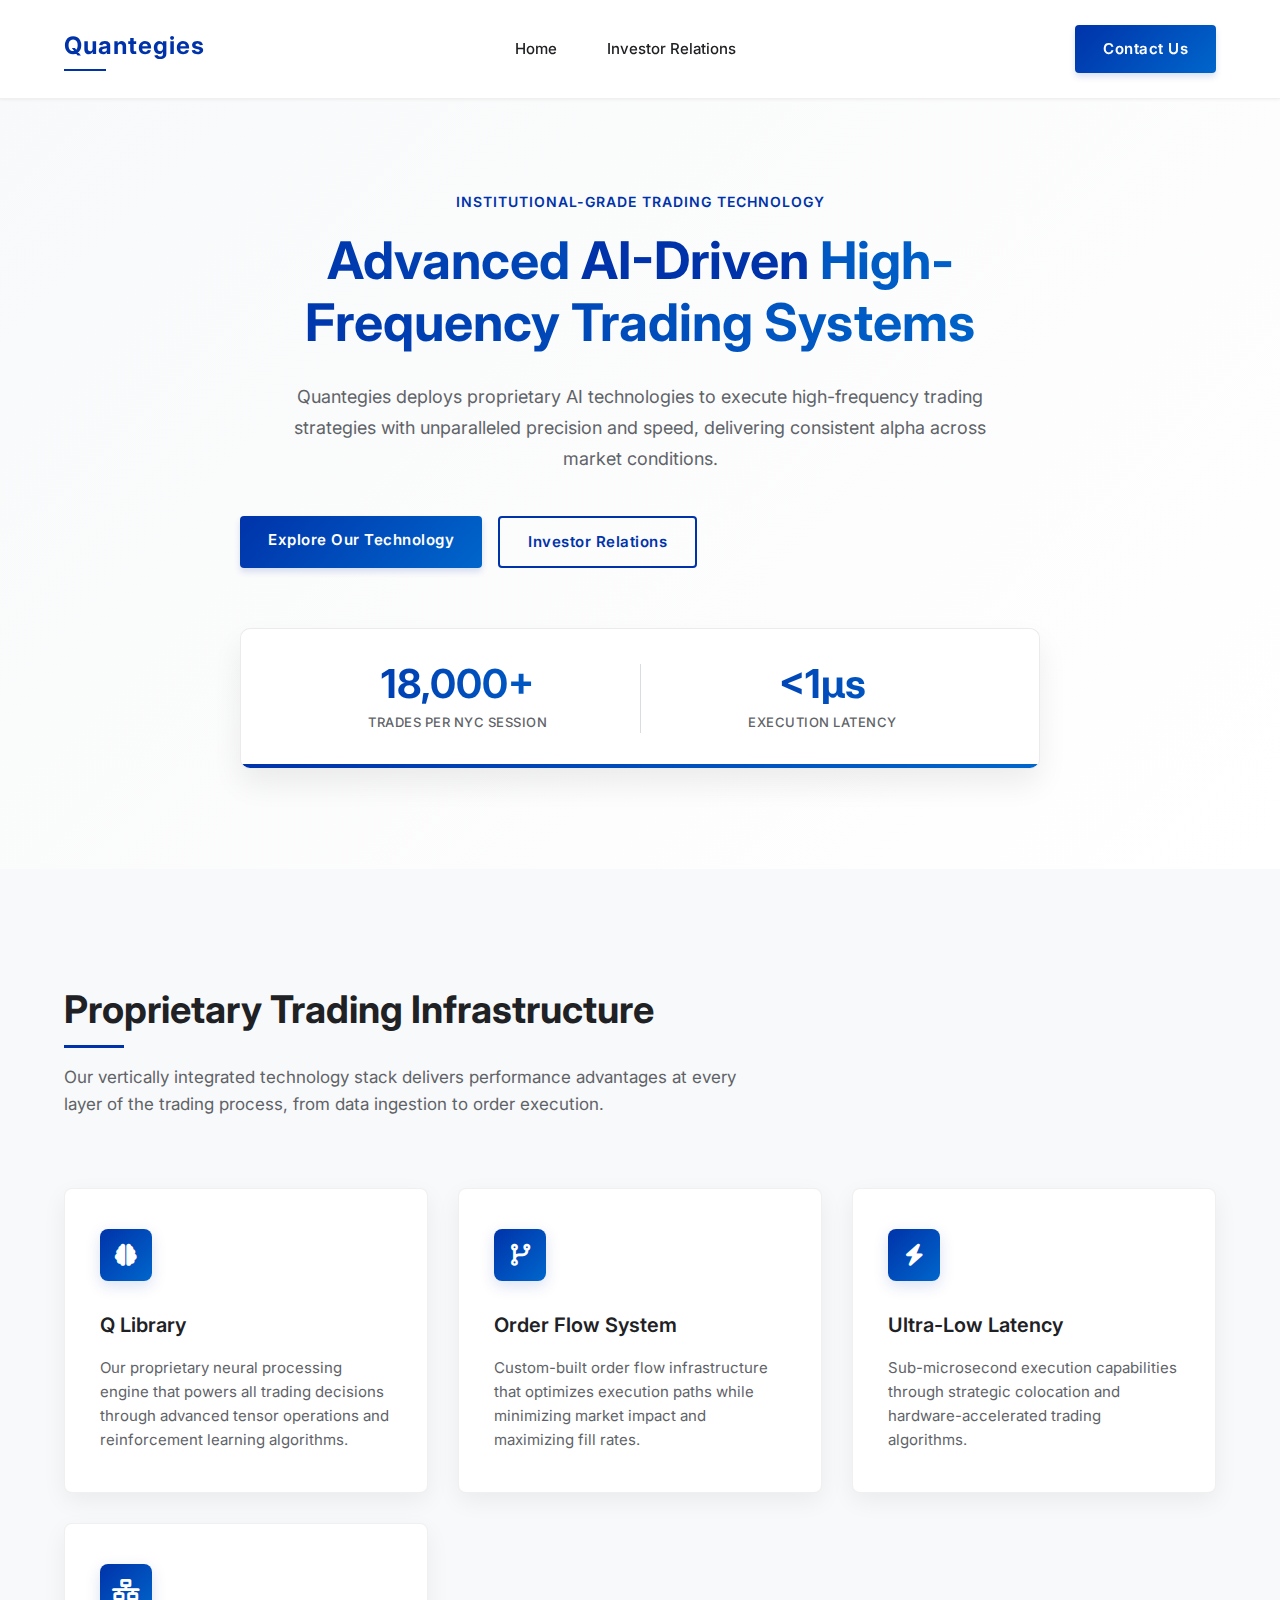
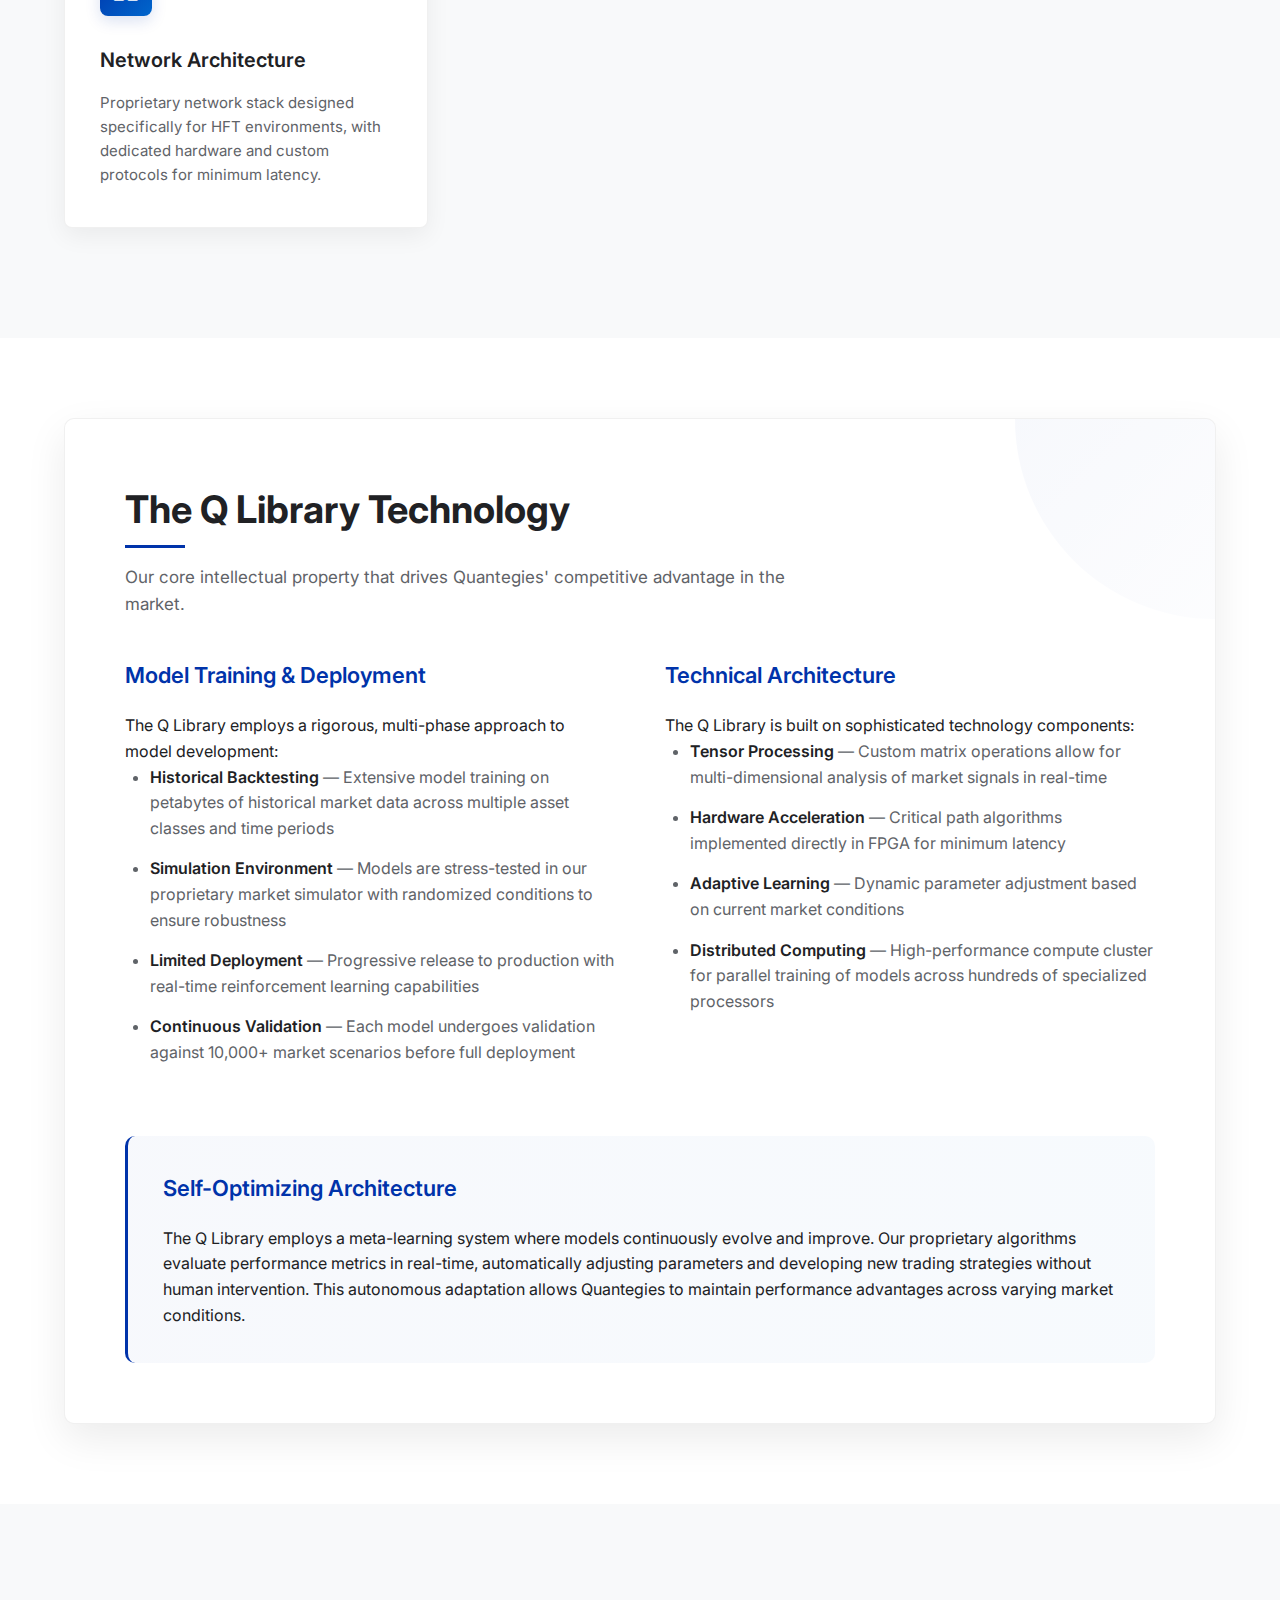
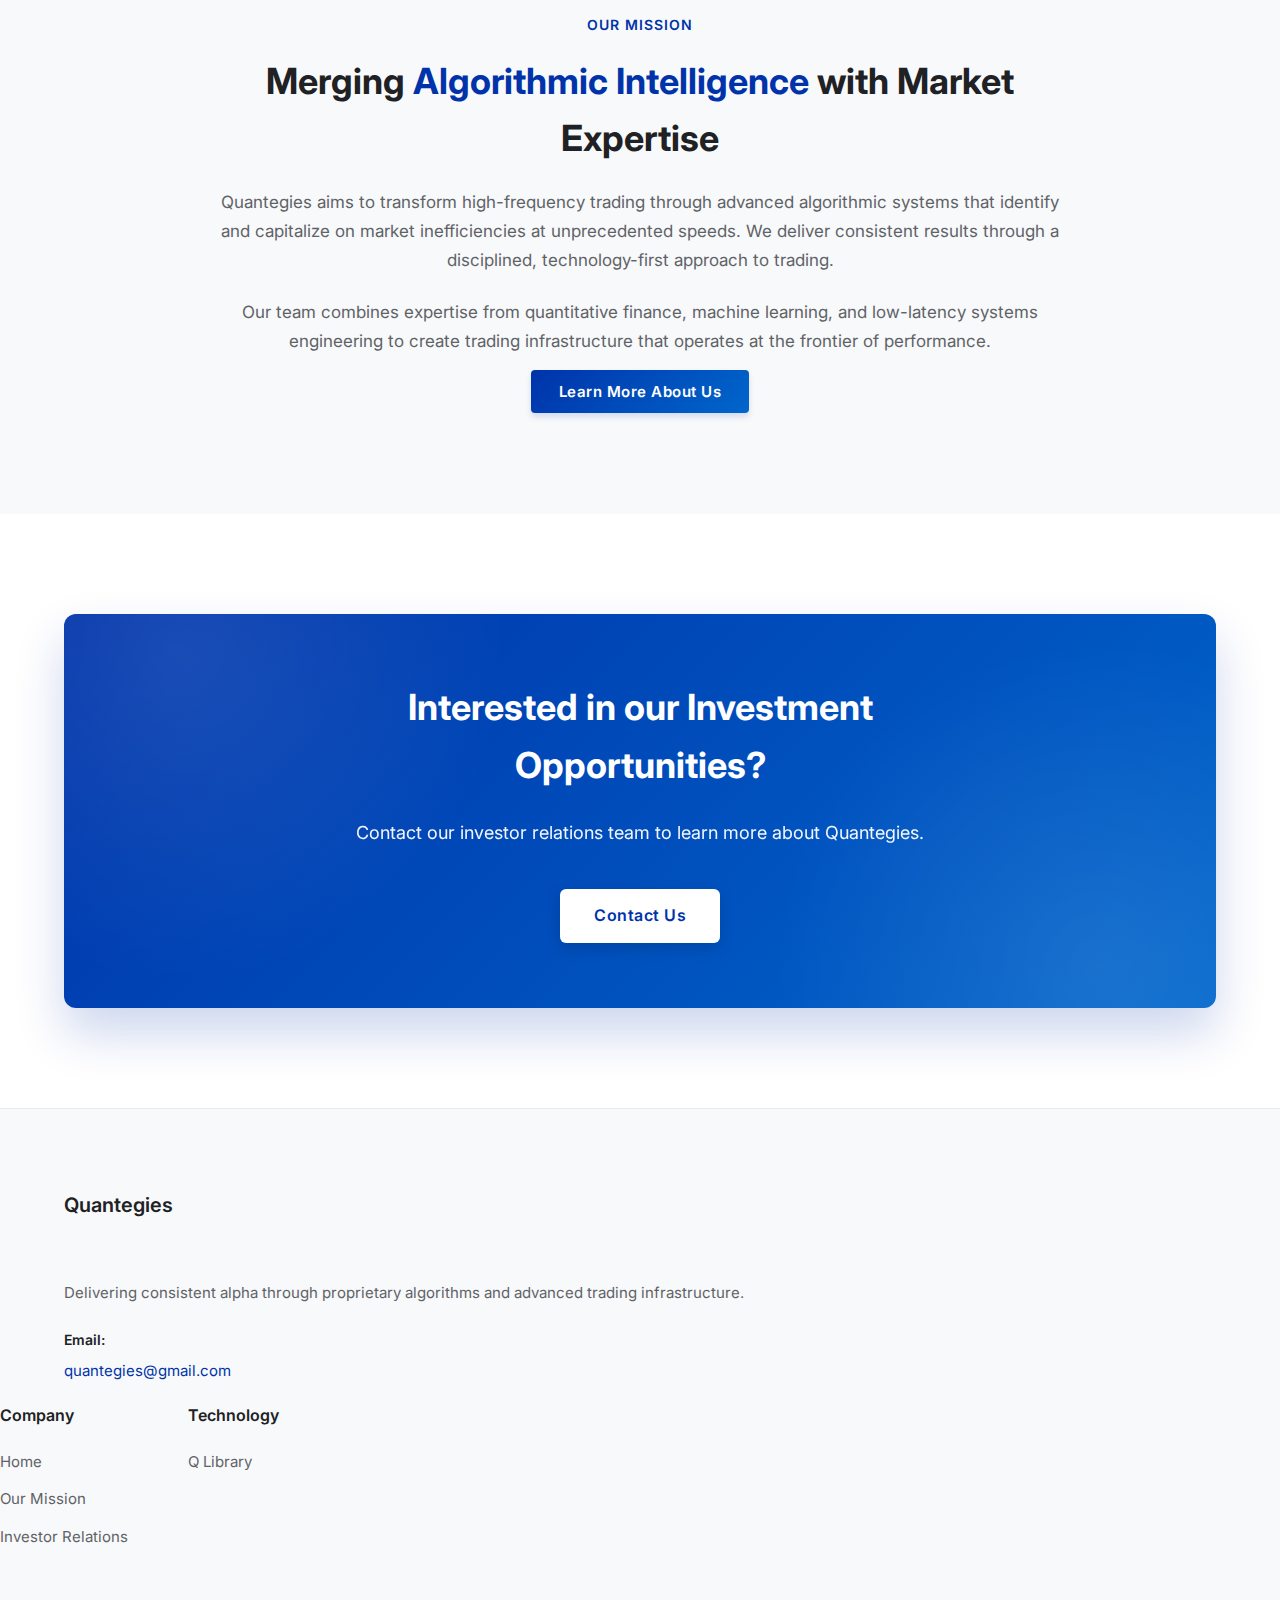
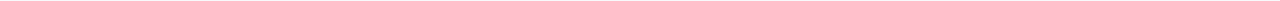
==== index.html @ 09a4d158 "Update index.html" ====
.hero {
            position: relative;
            min-height: 85vh;
            display: flex;
            align-items: center;
            padding: 140px 0 100px;
            background: linear-gradient(135deg, var(--off-white), var(--white));
            overflow: hidden;
        }

        .hero-bg {
            position: absolute;
            top<!DOCTYPE html>
<html lang="en">
<head>
    <meta charset="UTF-8">
    <meta name="viewport" content="width=device-width, initial-scale=1.0">
    <title>Quantegies | Integrating AI with traditional markets to redefine dominance.</title>
    <style>
        :root {
            --primary: #0033AA;
            --primary-light: #0055CC; 
            --secondary: #D50000;
            --accent: #00B8D4;
            --dark: #121212;
            --white: #FFFFFF;
            --off-white: #F8F9FA;
            --light-gray: #E8EAED;
            --gray: #DADCE0;
            --medium-gray: #5F6368;
            --text: #202124;
            --text-light: #5F6368;
            --text-dark: #202124;
            --gradient-start: #0033AA;
            --gradient-end: #0066CC;
        }

        * {
            margin: 0;
            padding: 0;
            box-sizing: border-box;
            font-family: 'Inter', sans-serif;
        }

        body {
            background: var(--white);
            color: var(--text);
            overflow-x: hidden;
            line-height: 1.6;
        }

        .container {
            max-width: 1200px;
            margin: 0 auto;
            padding: 0 24px;
        }

        /* Header Styles */
        header {
            position: fixed;
            top: 0;
            left: 0;
            width: 100%;
            padding: 25px 0;
            background: rgba(255, 255, 255, 0.98);
            backdrop-filter: blur(10px);
            z-index: 1000;
            border-bottom: 1px solid rgba(0, 0, 0, 0.06);
            box-shadow: 0 1px 3px rgba(0, 0, 0, 0.05);
        }

        .header-container {
            display: flex;
            justify-content: space-between;
            align-items: center;
        }

        .logo {
            font-size: 24px;
            font-weight: 700;
            color: var(--primary);
            text-decoration: none;
            letter-spacing: 1px;
            position: relative;
            padding-bottom: 5px;
        }
        
        .logo:after {
            content: '';
            position: absolute;
            bottom: 0;
            left: 0;
            width: 30%;
            height: 2px;
            background: var(--primary);
        }

        nav ul {
            display: flex;
            list-style: none;
            margin-left: auto;
            margin-right: 30px;
        }

        nav ul li {
            margin: 0 25px;
        }

        nav ul li a {
            color: var(--text);
            text-decoration: none;
            font-size: 15px;
            font-weight: 500;
            transition: color 0.2s ease;
            position: relative;
        }

        nav ul li a:hover {
            color: var(--primary);
        }

        .cta-button {
            background: linear-gradient(135deg, var(--gradient-start), var(--gradient-end));
            color: var(--white);
            padding: 12px 28px;
            border-radius: 4px;
            text-decoration: none;
            font-weight: 600;
            font-size: 15px;
            transition: all 0.3s ease;
            letter-spacing: 0.5px;
            border: none;
            box-shadow: 0 4px 6px rgba(0, 51, 170, 0.15);
        }

        .cta-button:hover {
            background: linear-gradient(135deg, var(--gradient-end), var(--gradient-start));
            transform: translateY(-2px);
            box-shadow: 0 7px 14px rgba(0, 51, 170, 0.2);
        }

        /* Hero Section */
        .hero {
            position: relative;
            min-height: 85vh;
            display: flex;
            align-items: center;
            padding: 140px 0 100px;
            background: linear-gradient(135deg, var(--off-white), var(--white));
            overflow: hidden;
        }

        .hero-bg {
            position: absolute;
            top: 0;
            left: 0;
            width: 100%;
            height: 100%;
            z-index: -1;
        }

        .grid-overlay {
            position: absolute;
            top: 0;
            left: 0;
            width: 100%;
            height: 100%;
            background-image: 
                linear-gradient(135deg, rgba(0, 51, 170, 0.02) 1px, transparent 1px),
                linear-gradient(45deg, rgba(0, 51, 170, 0.02) 1px, transparent 1px);
            background-size: 30px 30px;
            z-index: -1;
        }

        .hero-content {
            max-width: 800px;
            position: relative;
            z-index: 1;
            margin: 0 auto;
            text-align: center;
        }

        .eyebrow {
            font-size: 14px;
            font-weight: 600;
            letter-spacing: 1px;
            color: var(--primary);
            margin-bottom: 16px;
            display: block;
            text-transform: uppercase;
        }

        .hero-title {
            font-size: 52px;
            font-weight: 700;
            line-height: 1.2;
            margin-bottom: 28px;
            color: var(--text-dark);
            background: linear-gradient(to right, var(--gradient-start), var(--gradient-end));
            -webkit-background-clip: text;
            background-clip: text;
            color: transparent;
        }

        .hero-title span {
            color: var(--primary);
            position: relative;
            display: inline-block;
        }

        .hero-subtitle {
            font-size: 18px;
            line-height: 1.7;
            margin-bottom: 42px;
            color: var(--text-light);
            max-width: 720px;
            margin-left: auto;
            margin-right: auto;
        }

        .hero-buttons {
            display: flex;
            gap: 16px;
        }

        .secondary-button {
            background: transparent;
            color: var(--primary);
            padding: 12px 28px;
            border-radius: 4px;
            text-decoration: none;
            font-weight: 600;
            font-size: 15px;
            border: 2px solid var(--primary);
            transition: all 0.3s ease;
            letter-spacing: 0.5px;
        }

        .secondary-button:hover {
            background: rgba(0, 51, 170, 0.05);
            transform: translateY(-2px);
            box-shadow: 0 4px 8px rgba(0, 51, 170, 0.1);
        }

        .hero-image {
            position: absolute;
            right: 5%;
            top: 50%;
            transform: translateY(-50%);
            width: 40%;
            max-width: 550px;
            z-index: 0;
        }

        .stats-card {
            display: flex;
            background: var(--white);
            border: 1px solid rgba(0, 0, 0, 0.08);
            border-radius: 10px;
            padding: 35px;
            margin-top: 60px;
            box-shadow: 0 15px 30px rgba(0, 0, 0, 0.07);
            justify-content: space-between;
            position: relative;
            overflow: hidden;
        }
        
        .stats-card:after {
            content: '';
            position: absolute;
            bottom: 0;
            left: 0;
            right: 0;
            height: 4px;
            background: linear-gradient(to right, var(--gradient-start), var(--gradient-end));
        }

        .stat-item {
            text-align: center;
            padding: 0 30px;
            border-right: 1px solid var(--gray);
            flex: 1;
        }

        .stat-item:last-child {
            border-right: none;
        }

        .stat-number {
            font-size: 40px;
            font-weight: 700;
            color: var(--primary);
            margin-bottom: 8px;
            line-height: 1;
            background: linear-gradient(to right, var(--gradient-start), var(--gradient-end));
            -webkit-background-clip: text;
            background-clip: text;
            color: transparent;
        }

        .stat-label {
            font-size: 13px;
            color: var(--text-light);
            letter-spacing: 0.5px;
            font-weight: 500;
            text-transform: uppercase;
        }

        /* Features Section */
        .features {
            padding: 110px 0;
            position: relative;
            background-color: var(--off-white);
        }

        .section-header {
            text-align: left;
            max-width: 800px;
            margin: 0 0 70px;
        }

        .section-title {
            font-size: 38px;
            font-weight: 700;
            margin-bottom: 24px;
            color: var(--text-dark);
            position: relative;
            display: inline-block;
        }
        
        .section-title:after {
            content: '';
            position: absolute;
            bottom: -8px;
            left: 0;
            width: 60px;
            height: 3px;
            background: var(--primary);
        }

        .section-subtitle {
            font-size: 17px;
            line-height: 1.6;
            color: var(--text-light);
            max-width: 700px;
        }

        .features-grid {
            display: grid;
            grid-template-columns: repeat(auto-fit, minmax(280px, 1fr));
            gap: 30px;
        }

        .feature-card {
            background: var(--white);
            border: 1px solid rgba(0, 0, 0, 0.06);
            border-radius: 8px;
            padding: 40px 35px;
            position: relative;
            transition: transform 0.4s ease, box-shadow 0.4s ease;
            box-shadow: 0 8px 24px rgba(0, 0, 0, 0.06);
            overflow: hidden;
        }

        .feature-card:before {
            content: '';
            position: absolute;
            top: 0;
            left: 0;
            width: 4px;
            height: 0;
            background: linear-gradient(to bottom, var(--primary), var(--primary-light));
            transition: height 0.4s ease;
        }

        .feature-card:hover {
            transform: translateY(-10px);
            box-shadow: 0 16px 32px rgba(0, 0, 0, 0.09);
        }
        
        .feature-card:hover:before {
            height: 100%;
        }

        .feature-icon {
            width: 52px;
            height: 52px;
            background: linear-gradient(135deg, var(--gradient-start), var(--gradient-end));
            border-radius: 8px;
            display: flex;
            align-items: center;
            justify-content: center;
            margin-bottom: 28px;
            color: var(--white);
            box-shadow: 0 5px 15px rgba(0, 51, 170, 0.15);
        }

        .feature-icon i {
            font-size: 22px;
        }

        .feature-title {
            font-size: 20px;
            font-weight: 600;
            margin-bottom: 15px;
            color: var(--text-dark);
        }

        .feature-description {
            font-size: 15px;
            line-height: 1.6;
            color: var(--text-light);
        }

        /* Q Library Detail Section */
        .q-library-section {
            padding: 80px 0;
            background: var(--white);
        }

        .detail-card {
            background: var(--white);
            border: 1px solid rgba(0, 0, 0, 0.06);
            border-radius: 10px;
            padding: 60px;
            box-shadow: 0 15px 40px rgba(0, 0, 0, 0.08);
            position: relative;
            overflow: hidden;
        }
        
        .detail-card:after {
            content: '';
            position: absolute;
            top: 0;
            right: 0;
            width: 200px;
            height: 200px;
            background: linear-gradient(135deg, rgba(0, 51, 170, 0.03), rgba(0, 51, 170, 0.01));
            border-bottom-left-radius: 100%;
            z-index: 0;
        }

        .detail-grid {
            display: grid;
            grid-template-columns: 1fr 1fr;
            gap: 50px;
            margin-top: 40px;
        }

        .detail-title {
            font-size: 22px;
            font-weight: 600;
            margin-bottom: 20px;
            color: var(--primary);
            display: inline-block;
            position: relative;
        }

        .detail-list {
            padding-left: 25px;
            margin-bottom: 30px;
            color: var(--text-light);
        }

        .detail-list li {
            margin-bottom: 15px;
            position: relative;
        }
        
        .detail-list li strong {
            color: var(--text-dark);
            font-weight: 600;
        }

        .highlight-box {
            background: linear-gradient(to right, rgba(0, 51, 170, 0.03), rgba(0, 102, 204, 0.03));
            border-radius: 10px;
            padding: 35px;
            margin-top: 40px;
            border-left: 3px solid var(--primary);
        }

        /* About Section */
        .about {
            padding: 110px 0;
            position: relative;
            background: var(--off-white);
        }

        .about-content {
            display: flex;
            flex-direction: column;
            align-items: center;
            justify-content: center;
            text-align: center;
            max-width: 900px;
            margin: 0 auto;
        }

        .about-text {
            width: 100%;
        }

        .about-title {
            font-size: 36px;
            font-weight: 700;
            margin-bottom: 20px;
            color: var(--text-dark);
        }

        .about-title span {
            color: var(--primary);
        }

        .about-description {
            font-size: 17px;
            line-height: 1.7;
            margin-bottom: 24px;
            color: var(--text-light);
        }

        .about-image {
            flex: 1;
            position: relative;
        }

        .image-wrapper {
            position: relative;
            width: 100%;
            max-width: 500px;
            height: 380px;
            border-radius: 8px;
            overflow: hidden;
            box-shadow: 0 15px 30px rgba(0, 0, 0, 0.1);
        }

        .image-wrapper img {
            width: 100%;
            height: 100%;
            object-fit: cover;
        }

        /* CTA Section */
        .cta-section {
            padding: 100px 0;
            background-color: var(--white);
            position: relative;
        }

        .cta-container {
            background: linear-gradient(135deg, var(--gradient-start), var(--gradient-end));
            border-radius: 12px;
            padding: 65px;
            text-align: center;
            position: relative;
            z-index: 1;
            color: var(--white);
            box-shadow: 0 25px 50px rgba(0, 51, 170, 0.2);
            overflow: hidden;
        }

        .cta-pattern {
            position: absolute;
            top: 0;
            left: 0;
            width: 100%;
            height: 100%;
            background: 
                radial-gradient(circle at 10% 10%, rgba(255, 255, 255, 0.1) 0%, transparent 30%),
                radial-gradient(circle at 90% 90%, rgba(255, 255, 255, 0.1) 0%, transparent 30%);
            z-index: 0;
        }

        .cta-content {
            position: relative;
            z-index: 1;
            max-width: 700px;
            margin: 0 auto;
        }

        .cta-title {
            font-size: 36px;
            font-weight: 700;
            margin-bottom: 24px;
            color: var(--white);
        }

        .cta-text {
            font-size: 18px;
            line-height: 1.7;
            margin-bottom: 40px;
            opacity: 0.95;
            max-width: 700px;
            margin-left: auto;
            margin-right: auto;
        }

        .cta-button-white {
            background: var(--white);
            color: var(--primary);
            padding: 14px 34px;
            border-radius: 6px;
            text-decoration: none;
            font-weight: 600;
            font-size: 16px;
            transition: all 0.3s ease;
            display: inline-block;
            box-shadow: 0 5px 15px rgba(0, 0, 0, 0.15);
            letter-spacing: 0.5px;
        }

        .cta-button-white:hover {
            background: rgba(255, 255, 255, 0.95);
            transform: translateY(-3px);
            box-shadow: 0 8px 20px rgba(0, 0, 0, 0.2);
        }

        /* Footer */
        footer {
            background: var(--off-white);
            padding: 80px 0 40px;
            border-top: 1px solid rgba(0, 0, 0, 0.06);
        }

        .footer-content {
            display: flex;
            justify-content: space-between;
            align-items: flex-start;
            margin-bottom: 60px;
        }

        .footer-logo-section {
            max-width: 320px;
        }

        .footer-logo {
            display: flex;
            align-items: center;
            margin-bottom: 20px;
        }

        .footer-logo-text {
            font-size: 20px;
            font-weight: 600;
            color: var(--text-dark);
        }

        .footer-description {
            font-size: 15px;
            line-height: 1.6;
            color: var(--text-light);
            margin-bottom: 24px;
        }

        .contact-info {
            margin-bottom: 20px;
        }

        .contact-label {
            font-size: 14px;
            font-weight: 600;
            color: var(--text-dark);
            margin-bottom: 8px;
        }

        .contact-email {
            font-size: 15px;
            color: var(--primary);
            text-decoration: none;
            transition: color 0.2s ease;
        }

        .contact-email:hover {
            color: var(--primary-light);
        }

        .footer-links {
            display: flex;
            gap: 60px;
        }

        .footer-links-column h4 {
            font-size: 16px;
            font-weight: 600;
            margin-bottom: 20px;
            color: var(--text-dark);
        }

        .footer-links-column ul {
            list-style: none;
        }

        .footer-links-column ul li {
            margin-bottom: 12px;
        }

        .footer-links-column ul li a {
            color: var(--text-light);
            text-decoration: none;
            font-size: 15px;
            transition: color 0.2s ease;
        }

        .footer-links-column ul li a:hover {
            color: var(--primary);
        }

        .footer-bottom {
            padding-top: 30px;
            border-top: 1px solid rgba(0, 0, 0, 0.08);
            display: flex;
            justify-content: space-between;
            align-items: center;
        }

        .copyright {
            font-size: 14px;
            color: var(--text-light);
        }

        /* Responsive */
        @media (max-width: 1100px) {
            .hero-image {
                width: 35%;
            }
            
            .detail-grid {
                grid-template-columns: 1fr;
                gap: 40px;
            }
        }

        @media (max-width: 900px) {
            .hero {
                padding: 120px 0 80px;
            }
            
            .hero-title {
                font-size: 36px;
            }
            
            .hero-image {
                position: relative;
                width: 80%;
                max-width: 400px;
                margin: 60px auto 0;
                transform: none;
                top: auto;
                right: auto;
                display: block;
            }
            
            .hero-content {
                max-width: 100%;
                text-align: center;
            }
            
            .hero-buttons {
                justify-content: center;
            }
            
            .section-header {
                text-align: center;
                margin-left: auto;
                margin-right: auto;
            }
            
            .section-subtitle {
                margin-left: auto;
                margin-right: auto;
            }
            
            .about-content {
                flex-direction: column;
            }
            
            .about-text {
                order: 2;
                text-align: center;
            }
            
            .about-image {
                order: 1;
                margin-bottom: 40px;
            }
            
            .image-wrapper {
                margin: 0 auto;
            }
            
            .footer-content {
                flex-direction: column;
                gap: 40px;
            }
            
            .footer-logo-section {
                max-width: 100%;
                margin-bottom: 20px;
                text-align: center;
            }
            
            .footer-logo {
                justify-content: center;
            }
            
            .footer-links {
                width: 100%;
                justify-content: space-around;
            }
        }

        @media (max-width: 600px) {
            .header-container {
                flex-direction: column;
                gap: 20px;
            }
            
            nav ul {
                margin: 15px 0;
                flex-wrap: wrap;
                justify-content: center;
            }
            
            nav ul li {
                margin: 0 15px 10px;
            }
            
            .hero-title {
                font-size: 32px;
            }
            
            .stats-card {
                flex-direction: column;
                gap: 30px;
            }
            
            .stat-item {
                border-right: none;
                border-bottom: 1px solid var(--gray);
                padding-bottom: 20px;
            }
            
            .stat-item:last-child {
                border-bottom: none;
            }
            
            .features-grid {
                grid-template-columns: 1fr;
            }
            
            .section-title, .about-title {
                font-size: 28px;
            }
            
            .cta-container {
                padding: 40px 30px;
            }
            
            .cta-title {
                font-size: 26px;
            }
            
            .footer-links {
                flex-direction: column;
                gap: 30px;
            }
            
            .footer-bottom {
                flex-direction: column;
                gap: 15px;
                text-align: center;
            }
        }
    </style>
    <link href="https://cdnjs.cloudflare.com/ajax/libs/font-awesome/6.0.0-beta3/css/all.min.css" rel="stylesheet">
    <link href="https://fonts.googleapis.com/css2?family=Inter:wght@400;500;600;700&display=swap" rel="stylesheet">
</head>
<body>
    <!-- Header -->
    <header>
        <div class="container header-container">
            <a href="#" class="logo">
                Quantegies
            </a>
            <nav>
                <ul>
                    <li><a href="#">Home</a></li>
                    <li><a href="#">Investor Relations</a></li>
                </ul>
            </nav>
            <a href="mailto:quantegies@gmail.com" class="cta-button">Contact Us</a>
        </div>
    </header>

    <!-- Hero Section -->
    <section class="hero">
        <div class="hero-bg"></div>
        <div class="grid-overlay"></div>
        <div class="container">
            <div class="hero-content">
                <span class="eyebrow">Institutional-Grade Trading Technology</span>
                <h1 class="hero-title">Advanced <span>AI-Driven</span> High-Frequency Trading Systems</h1>
                <p class="hero-subtitle">Quantegies deploys proprietary AI technologies to execute high-frequency trading strategies with unparalleled precision and speed, delivering consistent alpha across market conditions.</p>
                
                <div class="hero-buttons">
                    <a href="#q-library-section" class="cta-button">Explore Our Technology</a>
                    <a href="#investor-contact" class="secondary-button">Investor Relations</a>
                </div>
                
                <div class="stats-card">
                    <div class="stat-item">
                        <div class="stat-number">18,000+</div>
                        <div class="stat-label">Trades Per NYC Session</div>
                    </div>
                    <div class="stat-item">
                        <div class="stat-number">&lt;1μs</div>
                        <div class="stat-label">Execution Latency</div>
                    </div>
                </div>
            </div>
            <div class="hero-image">
                <!-- Hero image removed per client request -->
            </div>
        </div>
    </section>

    <!-- Features Section -->
    <section class="features">
        <div class="container">
            <div class="section-header">
                <h2 class="section-title">Proprietary Trading Infrastructure</h2>
                <p class="section-subtitle">Our vertically integrated technology stack delivers performance advantages at every layer of the trading process, from data ingestion to order execution.</p>
            </div>
            
            <div class="features-grid">
                <div class="feature-card">
                    <div class="feature-icon">
                        <i class="fas fa-brain"></i>
                    </div>
                    <h3 class="feature-title">Q Library</h3>
                    <p class="feature-description">Our proprietary neural processing engine that powers all trading decisions through advanced tensor operations and reinforcement learning algorithms.</p>
                </div>
                
                <div class="feature-card">
                    <div class="feature-icon">
                        <i class="fas fa-code-branch"></i>
                    </div>
                    <h3 class="feature-title">Order Flow System</h3>
                    <p class="feature-description">Custom-built order flow infrastructure that optimizes execution paths while minimizing market impact and maximizing fill rates.</p>
                </div>
                
                <div class="feature-card">
                    <div class="feature-icon">
                        <i class="fas fa-bolt"></i>
                    </div>
                    <h3 class="feature-title">Ultra-Low Latency</h3>
                    <p class="feature-description">Sub-microsecond execution capabilities through strategic colocation and hardware-accelerated trading algorithms.</p>
                </div>
                
                <div class="feature-card">
                    <div class="feature-icon">
                        <i class="fas fa-network-wired"></i>
                    </div>
                    <h3 class="feature-title">Network Architecture</h3>
                    <p class="feature-description">Proprietary network stack designed specifically for HFT environments, with dedicated hardware and custom protocols for minimum latency.</p>
                </div>
            </div>
        </div>
    </section>

    <!-- Q Library Detail Section -->
    <section class="q-library-section" id="q-library-section">
        <div class="container">
            <div class="detail-card">
                <h2 class="section-title">The Q Library Technology</h2>
                <p class="section-subtitle">Our core intellectual property that drives Quantegies' competitive advantage in the market.</p>
                
                <div class="detail-grid">
                    <div>
                        <h3 class="detail-title">Model Training & Deployment</h3>
                        <p>The Q Library employs a rigorous, multi-phase approach to model development:</p>
                        <ul class="detail-list">
                            <li><strong>Historical Backtesting</strong> — Extensive model training on petabytes of historical market data across multiple asset classes and time periods</li>
                            <li><strong>Simulation Environment</strong> — Models are stress-tested in our proprietary market simulator with randomized conditions to ensure robustness</li>
                            <li><strong>Limited Deployment</strong> — Progressive release to production with real-time reinforcement learning capabilities</li>
                            <li><strong>Continuous Validation</strong> — Each model undergoes validation against 10,000+ market scenarios before full deployment</li>
                        </ul>
                    </div>
                    
                    <div>
                        <h3 class="detail-title">Technical Architecture</h3>
                        <p>The Q Library is built on sophisticated technology components:</p>
                        <ul class="detail-list">
                            <li><strong>Tensor Processing</strong> — Custom matrix operations allow for multi-dimensional analysis of market signals in real-time</li>
                            <li><strong>Hardware Acceleration</strong> — Critical path algorithms implemented directly in FPGA for minimum latency</li>
                            <li><strong>Adaptive Learning</strong> — Dynamic parameter adjustment based on current market conditions</li>
                            <li><strong>Distributed Computing</strong> — High-performance compute cluster for parallel training of models across hundreds of specialized processors</li>
                        </ul>
                    </div>
                </div>
                
                <div class="highlight-box">
                    <h3 class="detail-title">Self-Optimizing Architecture</h3>
                    <p>The Q Library employs a meta-learning system where models continuously evolve and improve. Our proprietary algorithms evaluate performance metrics in real-time, automatically adjusting parameters and developing new trading strategies without human intervention. This autonomous adaptation allows Quantegies to maintain performance advantages across varying market conditions.</p>
                </div>
            </div>
        </div>
    </section>

    <!-- About Section -->
    <section class="about">
        <div class="container about-content">
            <div class="about-text">
                <span class="eyebrow">Our Mission</span>
                <h2 class="about-title">Merging <span>Algorithmic Intelligence</span> with Market Expertise</h2>
                <p class="about-description">Quantegies aims to transform high-frequency trading through advanced algorithmic systems that identify and capitalize on market inefficiencies at unprecedented speeds. We deliver consistent results through a disciplined, technology-first approach to trading.</p>
                <p class="about-description">Our team combines expertise from quantitative finance, machine learning, and low-latency systems engineering to create trading infrastructure that operates at the frontier of performance.</p>
                <a href="#" class="cta-button">Learn More About Us</a>
            </div>
            <div class="about-image">
                <!-- About image removed per client request -->
            </div>
        </div>
    </section>

    <!-- Call to Action Section -->
    <section class="cta-section" id="investor-contact">
        <div class="container">
            <div class="cta-container">
                <div class="cta-pattern"></div>
                <div class="cta-content">
                    <h2 class="cta-title">Interested in our Investment Opportunities?</h2>
                    <p class="cta-text">Contact our investor relations team to learn more about Quantegies.</p>
                    <a href="mailto:quantegies@gmail.com" class="cta-button-white">Contact Us</a>
                </div>
            </div>
        </div>
    </section>

    <!-- Footer -->
    <footer>
        <div class="container">
            <div class="footer-content">
                        <div class="footer-logo-text">Quantegies</div>
                    </div>
                    <p class="footer-description">Delivering consistent alpha through proprietary algorithms and advanced trading infrastructure.</p>
                    
                    <div class="contact-info">
                        <div class="contact-label">Email:</div>
                        <a href="mailto:quantegies@gmail.com" class="contact-email">quantegies@gmail.com</a>
                    </div>
                </div>
                
                <div class="footer-links">
                    <div class="footer-links-column">
                        <h4>Company</h4>
                        <ul>
                            <li><a href="#">Home</a></li>
                            <li><a href="#">Our Mission</a></li>
                            <li><a href="#">Investor Relations</a></li>
                        </ul>
                    </div>
                    
                    <div class="footer-links-column">
                        <h4>Technology</h4>
                        <ul>
                            <li><a href="#">Q Library
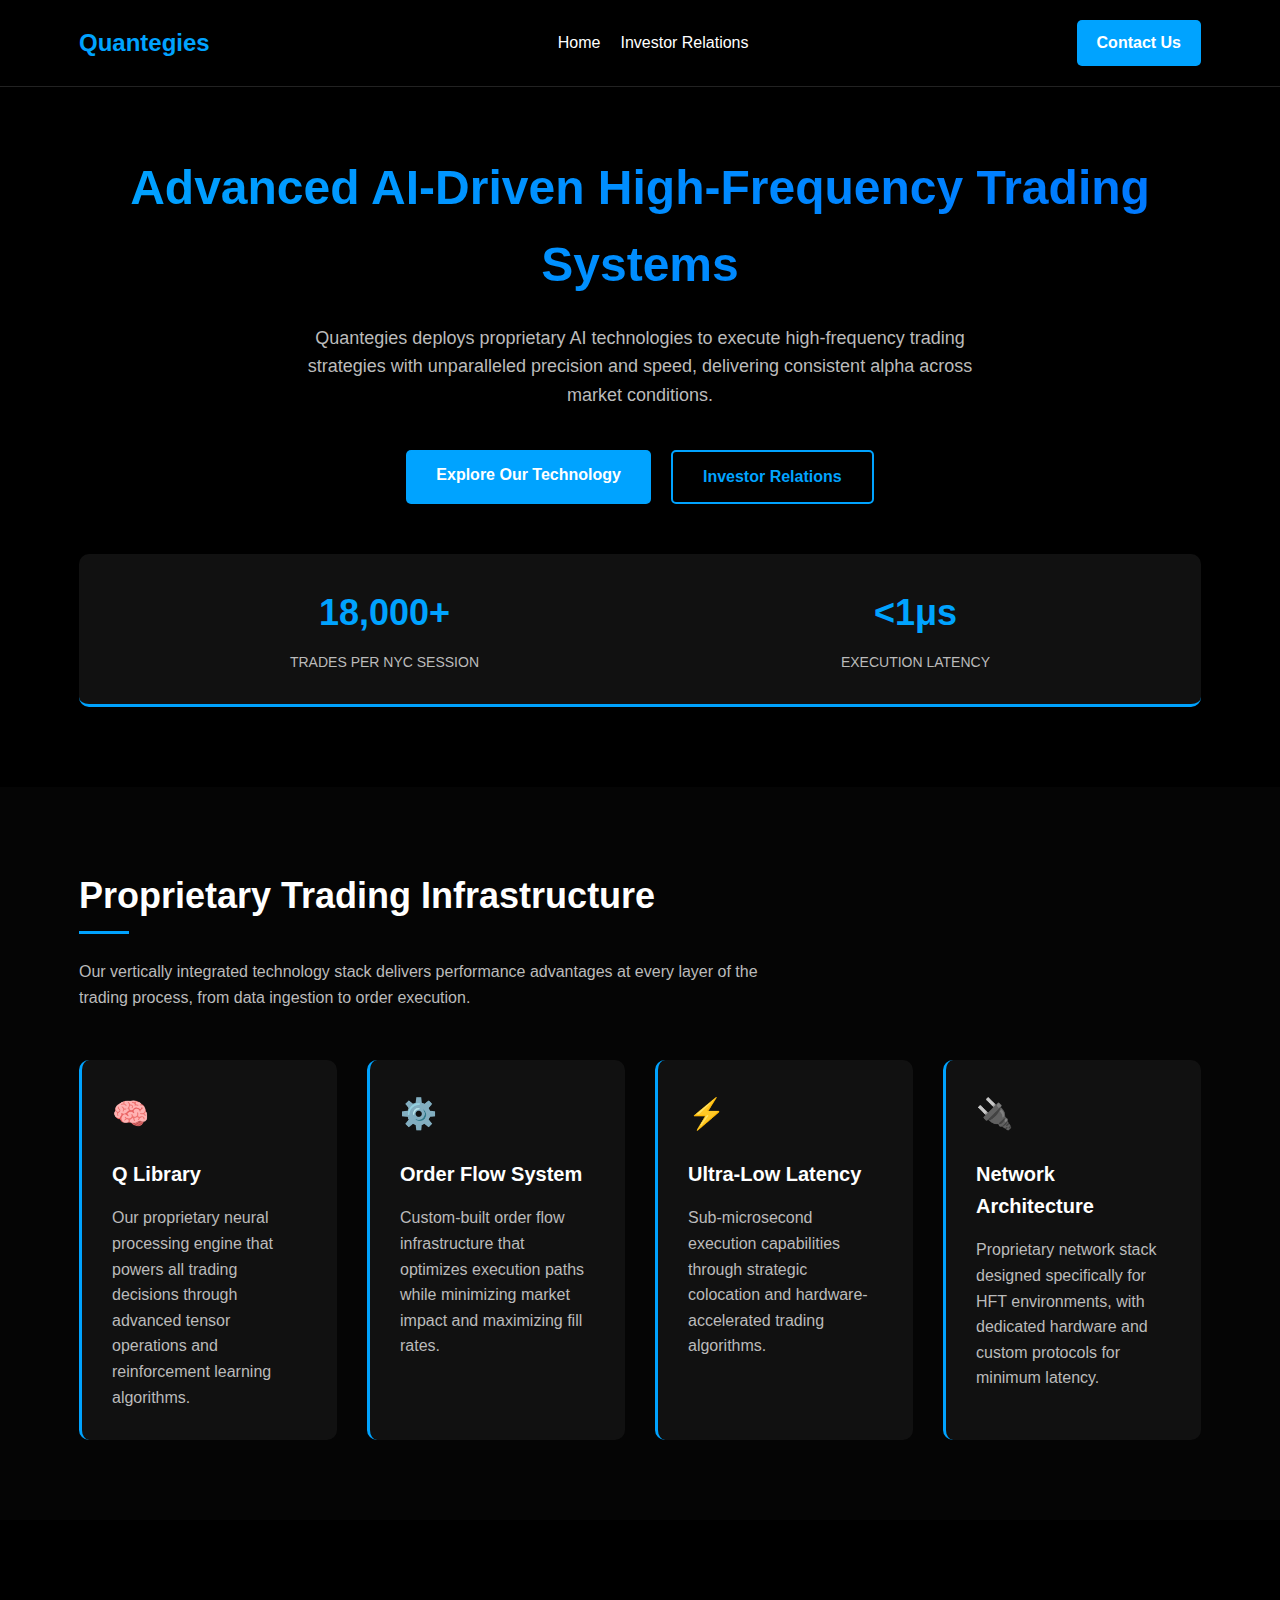
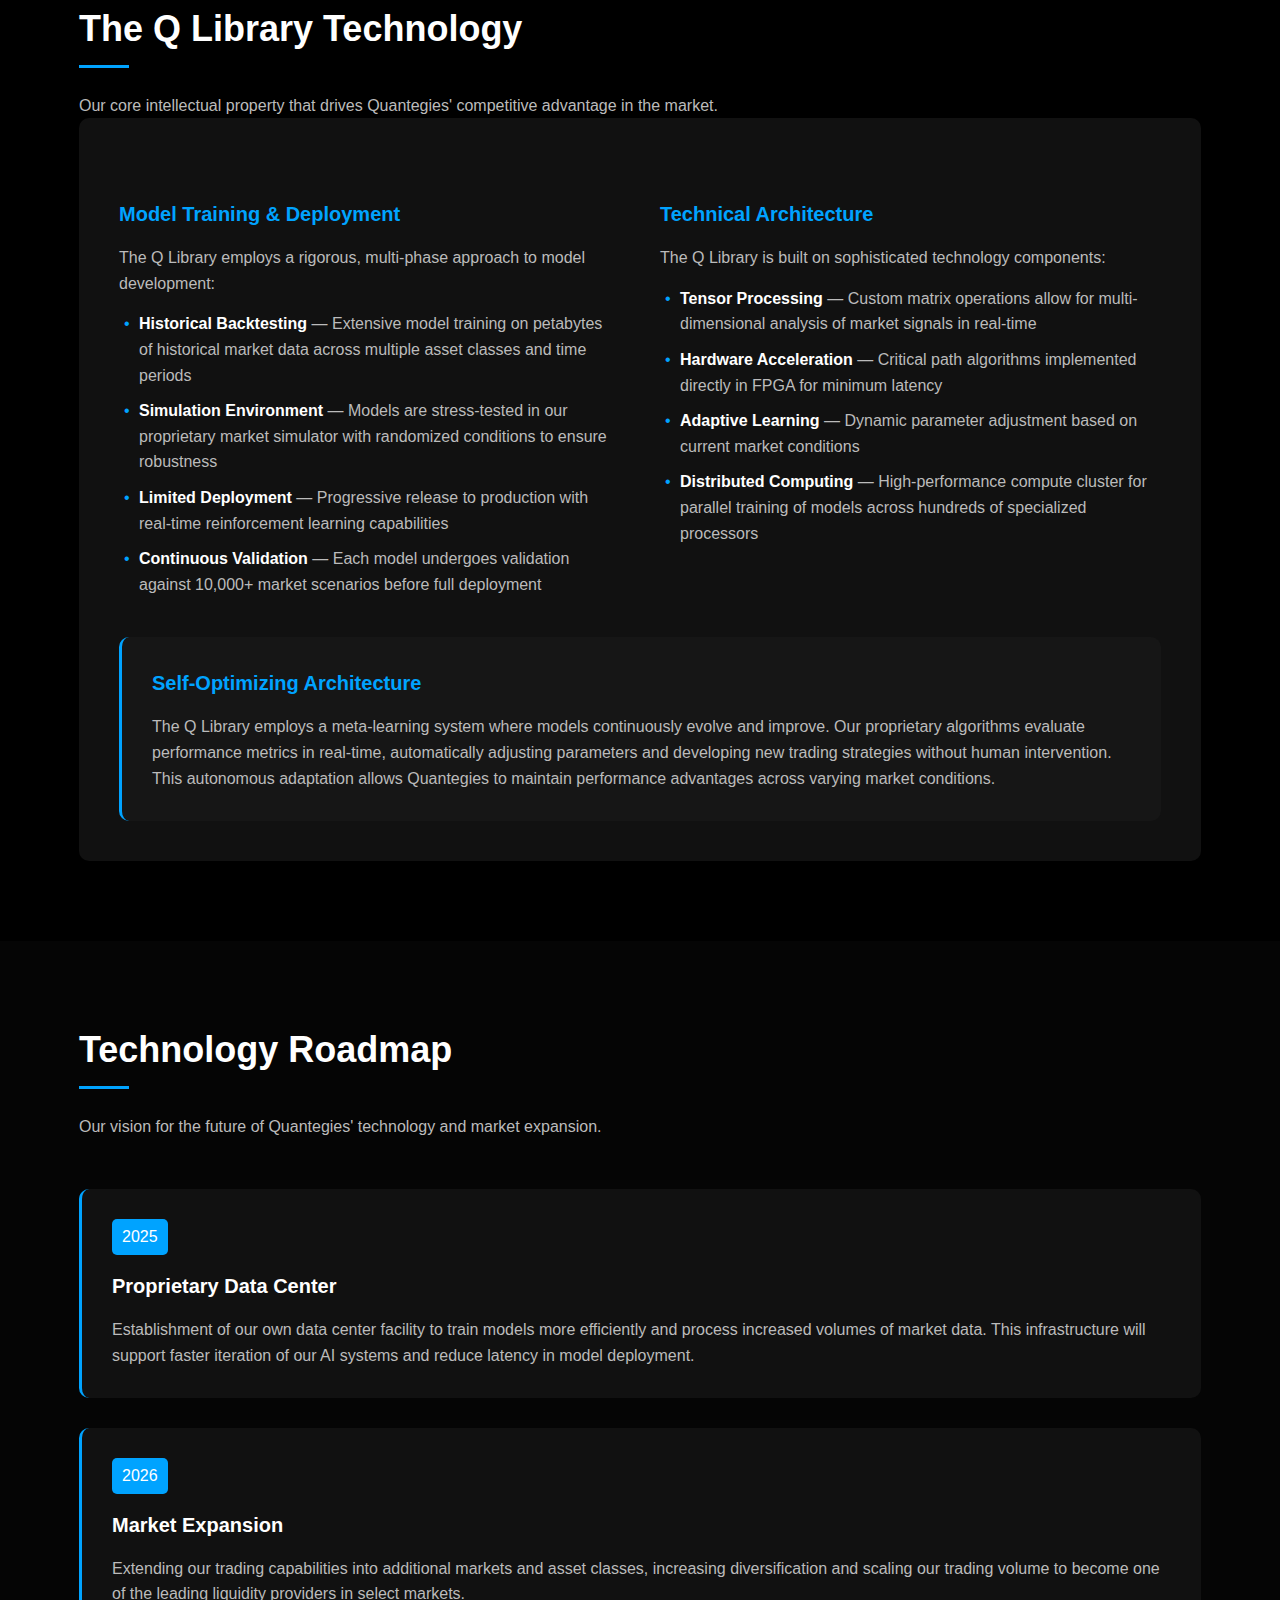
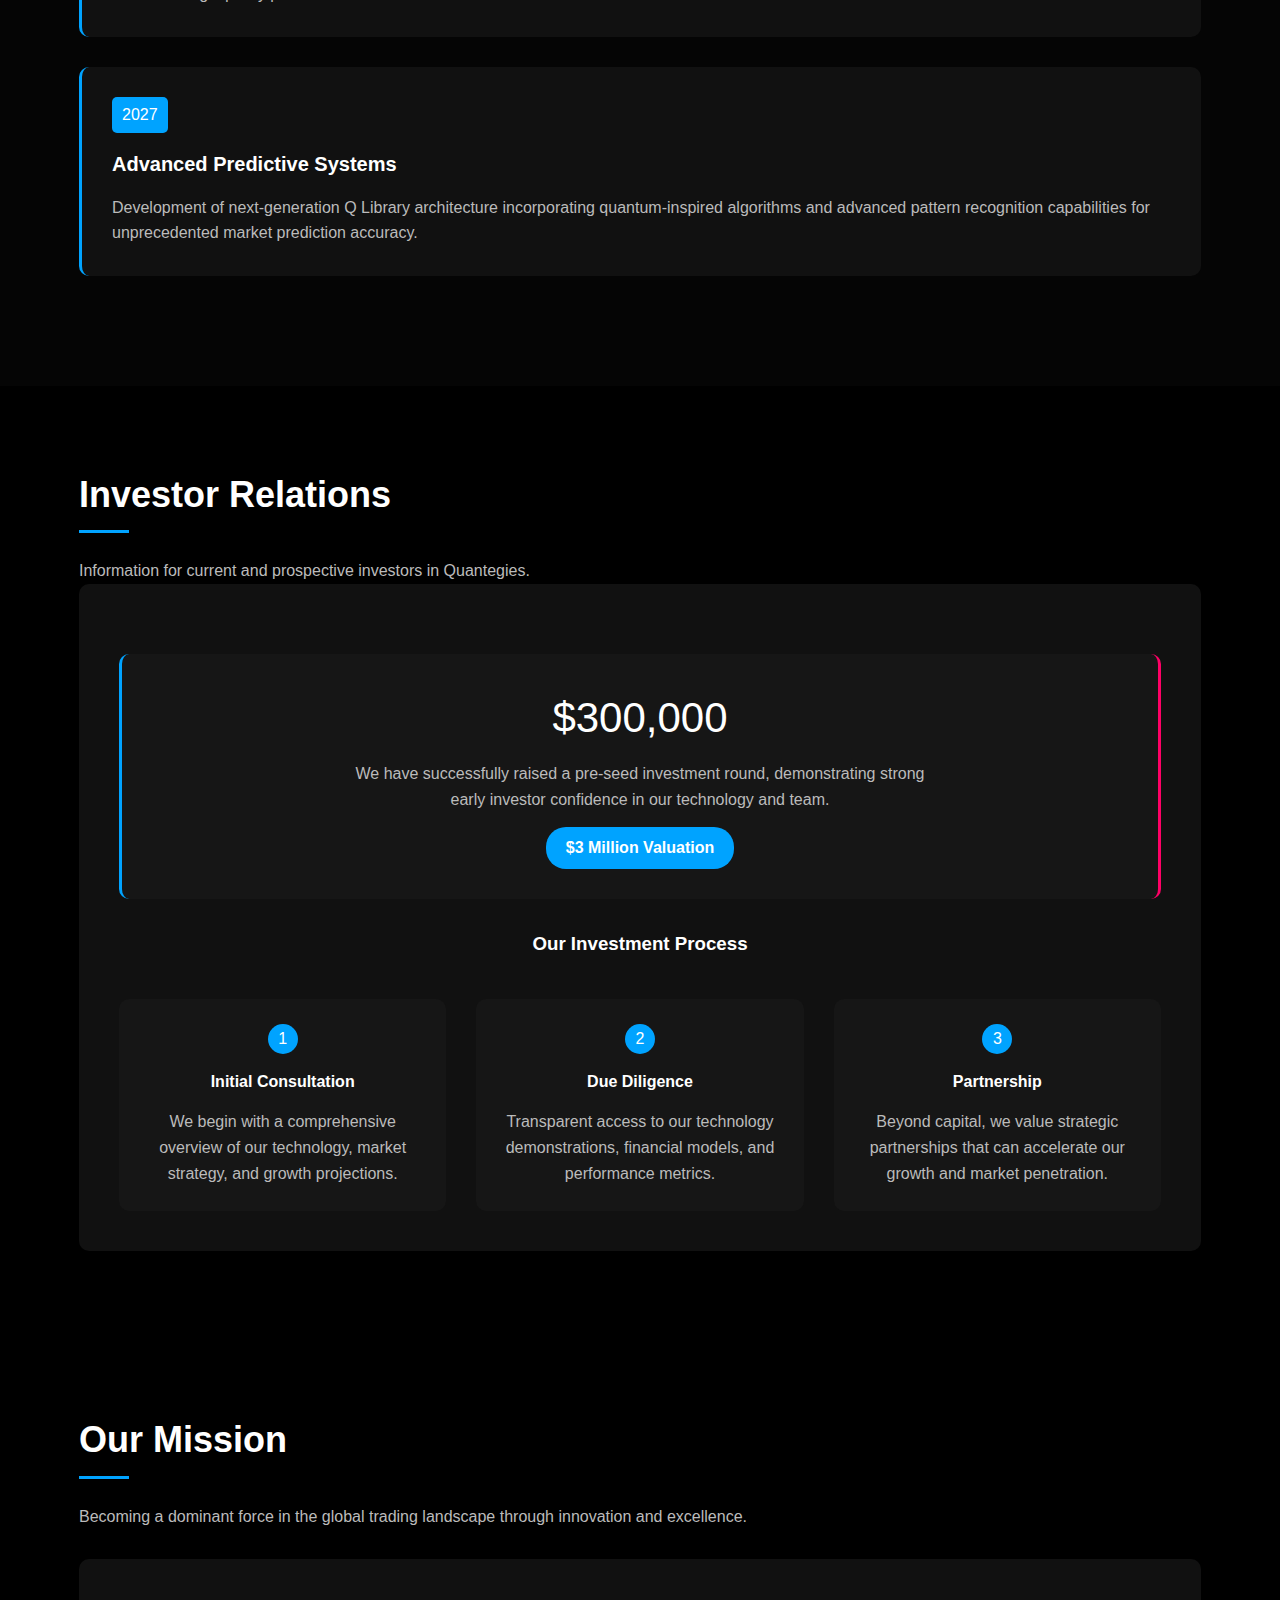
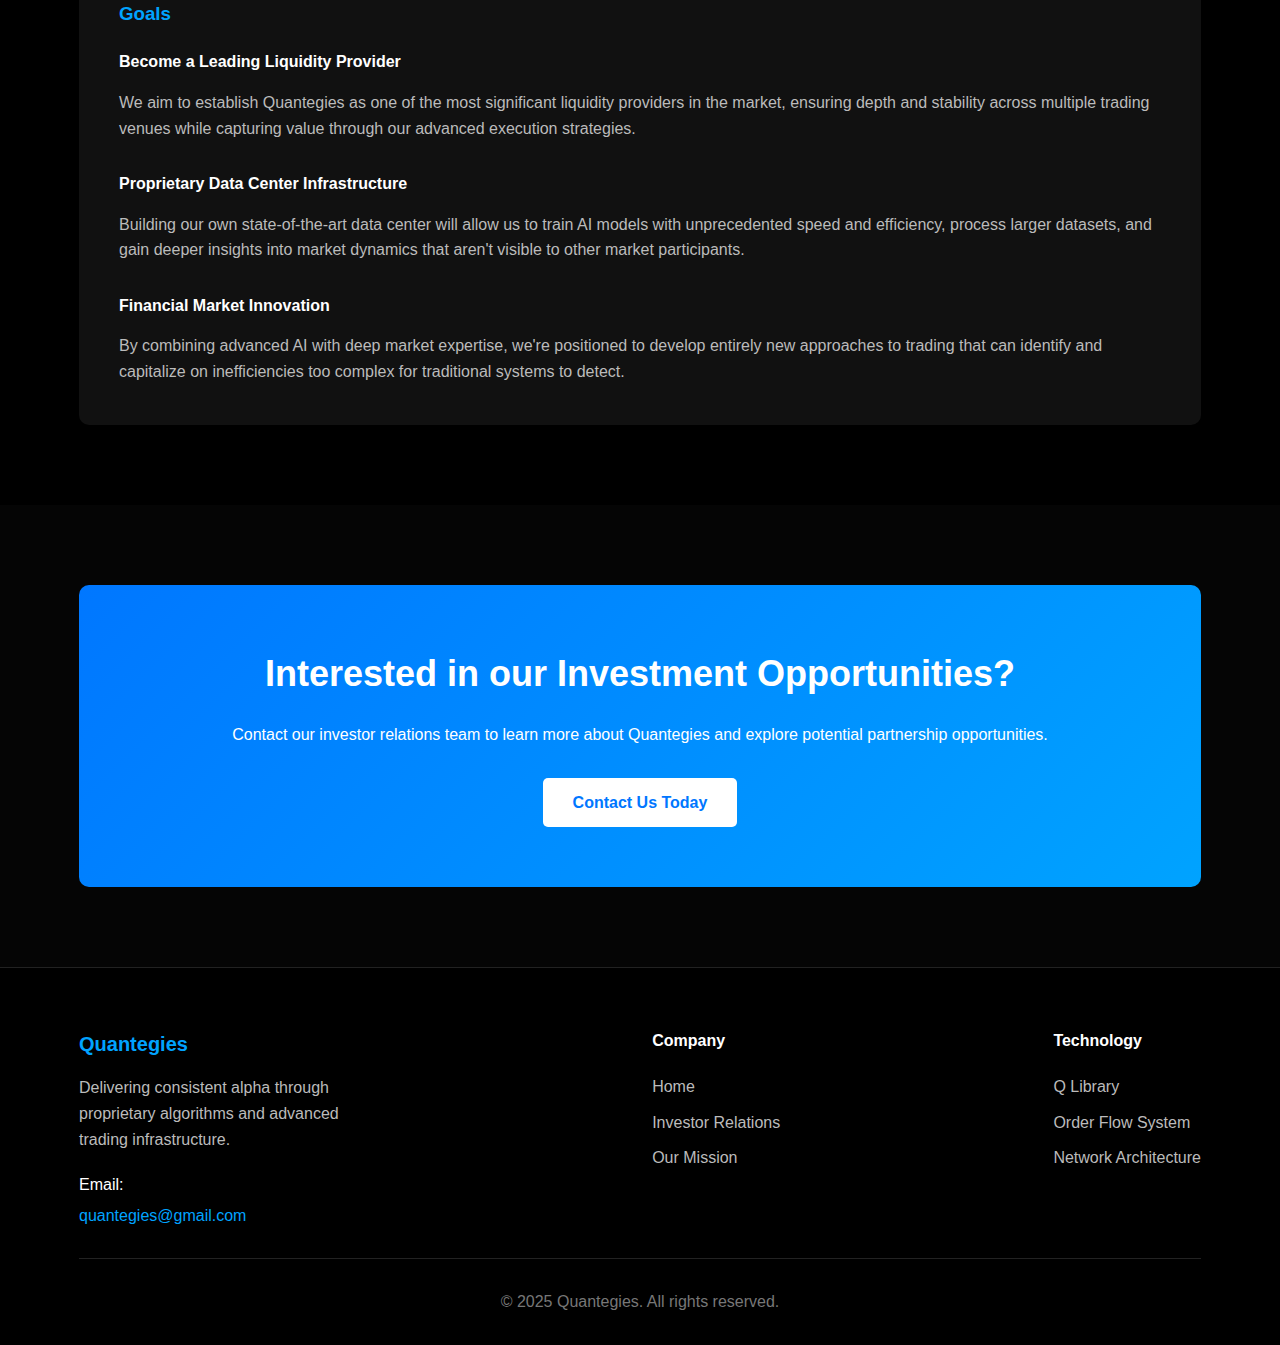
==== commit b722b9d1: "Rename quantegies-landing-simple.html to index.html" ====
--- a/index.html
+++ b/index.html
@@ -1,329 +1,161 @@
-        .hero {
-            position: relative;
-            min-height: 85vh;
-            display: flex;
-            align-items: center;
-            padding: 140px 0 100px;
-            background: linear-gradient(135deg, var(--off-white), var(--white));
-            overflow: hidden;
-        }
-
-        .hero-bg {
-            position: absolute;
-            top<!DOCTYPE html>
+<!DOCTYPE html>
 <html lang="en">
 <head>
     <meta charset="UTF-8">
     <meta name="viewport" content="width=device-width, initial-scale=1.0">
-    <title>Quantegies | Integrating AI with traditional markets to redefine dominance.</title>
+    <title>Quantegies | AI-Powered Trading</title>
     <style>
-        :root {
-            --primary: #0033AA;
-            --primary-light: #0055CC; 
-            --secondary: #D50000;
-            --accent: #00B8D4;
-            --dark: #121212;
-            --white: #FFFFFF;
-            --off-white: #F8F9FA;
-            --light-gray: #E8EAED;
-            --gray: #DADCE0;
-            --medium-gray: #5F6368;
-            --text: #202124;
-            --text-light: #5F6368;
-            --text-dark: #202124;
-            --gradient-start: #0033AA;
-            --gradient-end: #0066CC;
-        }
-
+        /* Basic reset */
         * {
             margin: 0;
             padding: 0;
             box-sizing: border-box;
-            font-family: 'Inter', sans-serif;
-        }
-
+        }
+        
         body {
-            background: var(--white);
-            color: var(--text);
-            overflow-x: hidden;
+            font-family: Arial, sans-serif;
+            background: #000000;
+            color: #FFFFFF;
             line-height: 1.6;
         }
-
+        
         .container {
+            width: 90%;
             max-width: 1200px;
             margin: 0 auto;
-            padding: 0 24px;
-        }
-
-        /* Header Styles */
+            padding: 0 15px;
+        }
+        
+        /* Header */
         header {
+            background: #000000;
+            padding: 20px 0;
             position: fixed;
-            top: 0;
-            left: 0;
             width: 100%;
-            padding: 25px 0;
-            background: rgba(255, 255, 255, 0.98);
-            backdrop-filter: blur(10px);
             z-index: 1000;
-            border-bottom: 1px solid rgba(0, 0, 0, 0.06);
-            box-shadow: 0 1px 3px rgba(0, 0, 0, 0.05);
-        }
-
+            border-bottom: 1px solid #222222;
+        }
+        
         .header-container {
             display: flex;
             justify-content: space-between;
             align-items: center;
         }
-
+        
         .logo {
+            color: #00A3FF;
             font-size: 24px;
-            font-weight: 700;
-            color: var(--primary);
+            font-weight: bold;
             text-decoration: none;
-            letter-spacing: 1px;
-            position: relative;
-            padding-bottom: 5px;
-        }
-        
-        .logo:after {
-            content: '';
-            position: absolute;
-            bottom: 0;
-            left: 0;
-            width: 30%;
-            height: 2px;
-            background: var(--primary);
-        }
-
+        }
+        
         nav ul {
             display: flex;
             list-style: none;
-            margin-left: auto;
-            margin-right: 30px;
-        }
-
+        }
+        
         nav ul li {
-            margin: 0 25px;
-        }
-
+            margin-left: 20px;
+        }
+        
         nav ul li a {
-            color: var(--text);
+            color: #FFFFFF;
             text-decoration: none;
-            font-size: 15px;
-            font-weight: 500;
-            transition: color 0.2s ease;
-            position: relative;
-        }
-
-        nav ul li a:hover {
-            color: var(--primary);
-        }
-
-        .cta-button {
-            background: linear-gradient(135deg, var(--gradient-start), var(--gradient-end));
-            color: var(--white);
-            padding: 12px 28px;
-            border-radius: 4px;
+        }
+        
+        .contact-btn {
+            background: #00A3FF;
+            color: #FFFFFF;
+            padding: 10px 20px;
+            border-radius: 5px;
             text-decoration: none;
-            font-weight: 600;
-            font-size: 15px;
-            transition: all 0.3s ease;
-            letter-spacing: 0.5px;
-            border: none;
-            box-shadow: 0 4px 6px rgba(0, 51, 170, 0.15);
-        }
-
-        .cta-button:hover {
-            background: linear-gradient(135deg, var(--gradient-end), var(--gradient-start));
-            transform: translateY(-2px);
-            box-shadow: 0 7px 14px rgba(0, 51, 170, 0.2);
-        }
-
+            font-weight: bold;
+        }
+        
         /* Hero Section */
         .hero {
-            position: relative;
-            min-height: 85vh;
-            display: flex;
-            align-items: center;
-            padding: 140px 0 100px;
-            background: linear-gradient(135deg, var(--off-white), var(--white));
-            overflow: hidden;
-        }
-
-        .hero-bg {
-            position: absolute;
-            top: 0;
-            left: 0;
-            width: 100%;
-            height: 100%;
-            z-index: -1;
-        }
-
-        .grid-overlay {
-            position: absolute;
-            top: 0;
-            left: 0;
-            width: 100%;
-            height: 100%;
-            background-image: 
-                linear-gradient(135deg, rgba(0, 51, 170, 0.02) 1px, transparent 1px),
-                linear-gradient(45deg, rgba(0, 51, 170, 0.02) 1px, transparent 1px);
-            background-size: 30px 30px;
-            z-index: -1;
-        }
-
-        .hero-content {
-            max-width: 800px;
-            position: relative;
-            z-index: 1;
-            margin: 0 auto;
+            padding: 150px 0 80px;
             text-align: center;
         }
-
-        .eyebrow {
-            font-size: 14px;
-            font-weight: 600;
-            letter-spacing: 1px;
-            color: var(--primary);
-            margin-bottom: 16px;
-            display: block;
-            text-transform: uppercase;
-        }
-
-        .hero-title {
-            font-size: 52px;
-            font-weight: 700;
-            line-height: 1.2;
-            margin-bottom: 28px;
-            color: var(--text-dark);
-            background: linear-gradient(to right, var(--gradient-start), var(--gradient-end));
+        
+        .hero h1 {
+            font-size: 48px;
+            margin-bottom: 20px;
+            background: linear-gradient(to right, #00A3FF, #0077FF);
             -webkit-background-clip: text;
             background-clip: text;
             color: transparent;
         }
-
-        .hero-title span {
-            color: var(--primary);
-            position: relative;
-            display: inline-block;
-        }
-
-        .hero-subtitle {
+        
+        .hero p {
             font-size: 18px;
-            line-height: 1.7;
-            margin-bottom: 42px;
-            color: var(--text-light);
-            max-width: 720px;
-            margin-left: auto;
-            margin-right: auto;
-        }
-
-        .hero-buttons {
+            color: #BBBBBB;
+            max-width: 700px;
+            margin: 0 auto 40px;
+        }
+        
+        .hero-btns {
             display: flex;
-            gap: 16px;
-        }
-
-        .secondary-button {
+            justify-content: center;
+            gap: 20px;
+        }
+        
+        .primary-btn {
+            background: #00A3FF;
+            color: #FFFFFF;
+            padding: 12px 30px;
+            border-radius: 5px;
+            text-decoration: none;
+            font-weight: bold;
+        }
+        
+        .secondary-btn {
             background: transparent;
-            color: var(--primary);
-            padding: 12px 28px;
-            border-radius: 4px;
+            color: #00A3FF;
+            padding: 12px 30px;
+            border-radius: 5px;
             text-decoration: none;
-            font-weight: 600;
-            font-size: 15px;
-            border: 2px solid var(--primary);
-            transition: all 0.3s ease;
-            letter-spacing: 0.5px;
-        }
-
-        .secondary-button:hover {
-            background: rgba(0, 51, 170, 0.05);
-            transform: translateY(-2px);
-            box-shadow: 0 4px 8px rgba(0, 51, 170, 0.1);
-        }
-
-        .hero-image {
-            position: absolute;
-            right: 5%;
-            top: 50%;
-            transform: translateY(-50%);
-            width: 40%;
-            max-width: 550px;
-            z-index: 0;
-        }
-
-        .stats-card {
+            font-weight: bold;
+            border: 2px solid #00A3FF;
+        }
+        
+        .stats-box {
+            background: #111111;
+            margin-top: 50px;
+            padding: 30px;
+            border-radius: 10px;
             display: flex;
-            background: var(--white);
-            border: 1px solid rgba(0, 0, 0, 0.08);
-            border-radius: 10px;
-            padding: 35px;
-            margin-top: 60px;
-            box-shadow: 0 15px 30px rgba(0, 0, 0, 0.07);
-            justify-content: space-between;
-            position: relative;
-            overflow: hidden;
-        }
-        
-        .stats-card:after {
-            content: '';
-            position: absolute;
-            bottom: 0;
-            left: 0;
-            right: 0;
-            height: 4px;
-            background: linear-gradient(to right, var(--gradient-start), var(--gradient-end));
-        }
-
+            justify-content: space-around;
+            border-bottom: 3px solid #00A3FF;
+        }
+        
         .stat-item {
             text-align: center;
-            padding: 0 30px;
-            border-right: 1px solid var(--gray);
-            flex: 1;
-        }
-
-        .stat-item:last-child {
-            border-right: none;
-        }
-
+        }
+        
         .stat-number {
-            font-size: 40px;
-            font-weight: 700;
-            color: var(--primary);
-            margin-bottom: 8px;
-            line-height: 1;
-            background: linear-gradient(to right, var(--gradient-start), var(--gradient-end));
-            -webkit-background-clip: text;
-            background-clip: text;
-            color: transparent;
-        }
-
+            font-size: 36px;
+            font-weight: bold;
+            color: #00A3FF;
+            margin-bottom: 10px;
+        }
+        
         .stat-label {
-            font-size: 13px;
-            color: var(--text-light);
-            letter-spacing: 0.5px;
-            font-weight: 500;
+            color: #BBBBBB;
             text-transform: uppercase;
-        }
-
+            font-size: 14px;
+        }
+        
         /* Features Section */
         .features {
-            padding: 110px 0;
-            position: relative;
-            background-color: var(--off-white);
-        }
-
-        .section-header {
-            text-align: left;
-            max-width: 800px;
-            margin: 0 0 70px;
-        }
-
+            padding: 80px 0;
+            background: #050505;
+        }
+        
         .section-title {
-            font-size: 38px;
-            font-weight: 700;
-            margin-bottom: 24px;
-            color: var(--text-dark);
+            font-size: 36px;
+            margin-bottom: 15px;
+            color: #FFFFFF;
             position: relative;
             display: inline-block;
         }
@@ -331,595 +163,339 @@
         .section-title:after {
             content: '';
             position: absolute;
-            bottom: -8px;
+            bottom: -10px;
             left: 0;
-            width: 60px;
+            width: 50px;
             height: 3px;
-            background: var(--primary);
-        }
-
-        .section-subtitle {
-            font-size: 17px;
-            line-height: 1.6;
-            color: var(--text-light);
-            max-width: 700px;
-        }
-
-        .features-grid {
+            background: #00A3FF;
+        }
+        
+        .feature-grid {
             display: grid;
-            grid-template-columns: repeat(auto-fit, minmax(280px, 1fr));
+            grid-template-columns: repeat(auto-fit, minmax(250px, 1fr));
             gap: 30px;
-        }
-
+            margin-top: 50px;
+        }
+        
         .feature-card {
-            background: var(--white);
-            border: 1px solid rgba(0, 0, 0, 0.06);
-            border-radius: 8px;
-            padding: 40px 35px;
-            position: relative;
-            transition: transform 0.4s ease, box-shadow 0.4s ease;
-            box-shadow: 0 8px 24px rgba(0, 0, 0, 0.06);
-            overflow: hidden;
-        }
-
-        .feature-card:before {
-            content: '';
-            position: absolute;
-            top: 0;
-            left: 0;
-            width: 4px;
-            height: 0;
-            background: linear-gradient(to bottom, var(--primary), var(--primary-light));
-            transition: height 0.4s ease;
-        }
-
-        .feature-card:hover {
-            transform: translateY(-10px);
-            box-shadow: 0 16px 32px rgba(0, 0, 0, 0.09);
-        }
-        
-        .feature-card:hover:before {
-            height: 100%;
-        }
-
+            background: #111111;
+            padding: 30px;
+            border-radius: 10px;
+            border-left: 3px solid #00A3FF;
+        }
+        
         .feature-icon {
-            width: 52px;
-            height: 52px;
-            background: linear-gradient(135deg, var(--gradient-start), var(--gradient-end));
-            border-radius: 8px;
-            display: flex;
-            align-items: center;
-            justify-content: center;
-            margin-bottom: 28px;
-            color: var(--white);
-            box-shadow: 0 5px 15px rgba(0, 51, 170, 0.15);
-        }
-
-        .feature-icon i {
-            font-size: 22px;
-        }
-
+            font-size: 30px;
+            color: #00A3FF;
+            margin-bottom: 20px;
+        }
+        
         .feature-title {
             font-size: 20px;
-            font-weight: 600;
             margin-bottom: 15px;
-            color: var(--text-dark);
-        }
-
+        }
+        
         .feature-description {
-            font-size: 15px;
-            line-height: 1.6;
-            color: var(--text-light);
-        }
-
-        /* Q Library Detail Section */
-        .q-library-section {
+            color: #BBBBBB;
+        }
+        
+        /* Q Library Section */
+        .q-library {
             padding: 80px 0;
-            background: var(--white);
-        }
-
-        .detail-card {
-            background: var(--white);
-            border: 1px solid rgba(0, 0, 0, 0.06);
-            border-radius: 10px;
-            padding: 60px;
-            box-shadow: 0 15px 40px rgba(0, 0, 0, 0.08);
-            position: relative;
-            overflow: hidden;
-        }
-        
-        .detail-card:after {
-            content: '';
-            position: absolute;
-            top: 0;
-            right: 0;
-            width: 200px;
-            height: 200px;
-            background: linear-gradient(135deg, rgba(0, 51, 170, 0.03), rgba(0, 51, 170, 0.01));
-            border-bottom-left-radius: 100%;
-            z-index: 0;
-        }
-
-        .detail-grid {
+        }
+        
+        .q-library-box {
+            background: #111111;
+            padding: 40px;
+            border-radius: 10px;
+        }
+        
+        .q-library-grid {
             display: grid;
             grid-template-columns: 1fr 1fr;
-            gap: 50px;
+            gap: 40px;
             margin-top: 40px;
         }
-
+        
+        .highlight-box {
+            background: #161616;
+            padding: 30px;
+            border-radius: 10px;
+            border-left: 3px solid #00A3FF;
+            margin-top: 30px;
+        }
+        
         .detail-title {
-            font-size: 22px;
-            font-weight: 600;
-            margin-bottom: 20px;
-            color: var(--primary);
+            color: #00A3FF;
+            font-size: 20px;
+            margin-bottom: 15px;
+        }
+        
+        ul.detail-list {
+            list-style: none;
+            margin-left: 20px;
+        }
+        
+        ul.detail-list li {
+            margin-bottom: 10px;
+            position: relative;
+            color: #BBBBBB;
+        }
+        
+        ul.detail-list li:before {
+            content: '•';
+            color: #00A3FF;
+            position: absolute;
+            left: -15px;
+        }
+        
+        /* Roadmap Section */
+        .roadmap {
+            padding: 80px 0;
+            background: #050505;
+        }
+        
+        .roadmap-content {
+            margin-top: 50px;
+        }
+        
+        .roadmap-item {
+            background: #111111;
+            padding: 30px;
+            border-radius: 10px;
+            margin-bottom: 30px;
+            border-left: 3px solid #00A3FF;
+        }
+        
+        .roadmap-date {
             display: inline-block;
-            position: relative;
-        }
-
-        .detail-list {
-            padding-left: 25px;
-            margin-bottom: 30px;
-            color: var(--text-light);
-        }
-
-        .detail-list li {
+            background: #00A3FF;
+            color: #FFFFFF;
+            padding: 5px 10px;
+            border-radius: 5px;
             margin-bottom: 15px;
-            position: relative;
-        }
-        
-        .detail-list li strong {
-            color: var(--text-dark);
-            font-weight: 600;
-        }
-
-        .highlight-box {
-            background: linear-gradient(to right, rgba(0, 51, 170, 0.03), rgba(0, 102, 204, 0.03));
-            border-radius: 10px;
-            padding: 35px;
+        }
+        
+        /* Investor Section */
+        .investor {
+            padding: 80px 0;
+        }
+        
+        .investor-content {
+            background: #111111;
+            padding: 40px;
+            border-radius: 10px;
+            text-align: center;
+        }
+        
+        .investment-box {
+            background: #161616;
+            padding: 30px;
+            border-radius: 10px;
+            margin: 30px 0;
+            border-left: 3px solid #00A3FF;
+            border-right: 3px solid #FF0066;
+        }
+        
+        .amount {
+            font-size: 42px;
+            color: #FFFFFF;
+            margin-bottom: 10px;
+        }
+        
+        .valuation {
+            display: inline-block;
+            background: #00A3FF;
+            color: #FFFFFF;
+            padding: 8px 20px;
+            border-radius: 20px;
+            font-weight: bold;
+            margin-top: 15px;
+        }
+        
+        .process-grid {
+            display: grid;
+            grid-template-columns: repeat(auto-fit, minmax(200px, 1fr));
+            gap: 30px;
             margin-top: 40px;
-            border-left: 3px solid var(--primary);
-        }
-
-        /* About Section */
-        .about {
-            padding: 110px 0;
-            position: relative;
-            background: var(--off-white);
-        }
-
-        .about-content {
-            display: flex;
-            flex-direction: column;
-            align-items: center;
-            justify-content: center;
+        }
+        
+        .process-item {
+            background: #161616;
+            padding: 25px;
+            border-radius: 10px;
             text-align: center;
-            max-width: 900px;
-            margin: 0 auto;
-        }
-
-        .about-text {
-            width: 100%;
-        }
-
-        .about-title {
-            font-size: 36px;
-            font-weight: 700;
-            margin-bottom: 20px;
-            color: var(--text-dark);
-        }
-
-        .about-title span {
-            color: var(--primary);
-        }
-
-        .about-description {
-            font-size: 17px;
-            line-height: 1.7;
-            margin-bottom: 24px;
-            color: var(--text-light);
-        }
-
-        .about-image {
-            flex: 1;
-            position: relative;
-        }
-
-        .image-wrapper {
-            position: relative;
-            width: 100%;
-            max-width: 500px;
-            height: 380px;
-            border-radius: 8px;
-            overflow: hidden;
-            box-shadow: 0 15px 30px rgba(0, 0, 0, 0.1);
-        }
-
-        .image-wrapper img {
-            width: 100%;
-            height: 100%;
-            object-fit: cover;
-        }
-
+        }
+        
+        .process-number {
+            display: inline-block;
+            width: 30px;
+            height: 30px;
+            line-height: 30px;
+            background: #00A3FF;
+            color: #FFFFFF;
+            border-radius: 50%;
+            margin-bottom: 15px;
+        }
+        
         /* CTA Section */
-        .cta-section {
-            padding: 100px 0;
-            background-color: var(--white);
-            position: relative;
-        }
-
-        .cta-container {
-            background: linear-gradient(135deg, var(--gradient-start), var(--gradient-end));
-            border-radius: 12px;
-            padding: 65px;
+        .cta {
+            padding: 80px 0;
+            background: #050505;
+        }
+        
+        .cta-box {
+            background: linear-gradient(135deg, #0077FF, #00A3FF);
+            padding: 60px;
+            border-radius: 10px;
             text-align: center;
-            position: relative;
-            z-index: 1;
-            color: var(--white);
-            box-shadow: 0 25px 50px rgba(0, 51, 170, 0.2);
-            overflow: hidden;
-        }
-
-        .cta-pattern {
-            position: absolute;
-            top: 0;
-            left: 0;
-            width: 100%;
-            height: 100%;
-            background: 
-                radial-gradient(circle at 10% 10%, rgba(255, 255, 255, 0.1) 0%, transparent 30%),
-                radial-gradient(circle at 90% 90%, rgba(255, 255, 255, 0.1) 0%, transparent 30%);
-            z-index: 0;
-        }
-
-        .cta-content {
-            position: relative;
-            z-index: 1;
-            max-width: 700px;
-            margin: 0 auto;
-        }
-
+            color: #FFFFFF;
+        }
+        
         .cta-title {
             font-size: 36px;
-            font-weight: 700;
-            margin-bottom: 24px;
-            color: var(--white);
-        }
-
-        .cta-text {
-            font-size: 18px;
-            line-height: 1.7;
-            margin-bottom: 40px;
-            opacity: 0.95;
-            max-width: 700px;
-            margin-left: auto;
-            margin-right: auto;
-        }
-
-        .cta-button-white {
-            background: var(--white);
-            color: var(--primary);
-            padding: 14px 34px;
-            border-radius: 6px;
+            margin-bottom: 20px;
+        }
+        
+        .cta-btn {
+            display: inline-block;
+            background: #FFFFFF;
+            color: #0077FF;
+            padding: 12px 30px;
+            border-radius: 5px;
             text-decoration: none;
-            font-weight: 600;
-            font-size: 16px;
-            transition: all 0.3s ease;
-            display: inline-block;
-            box-shadow: 0 5px 15px rgba(0, 0, 0, 0.15);
-            letter-spacing: 0.5px;
-        }
-
-        .cta-button-white:hover {
-            background: rgba(255, 255, 255, 0.95);
-            transform: translateY(-3px);
-            box-shadow: 0 8px 20px rgba(0, 0, 0, 0.2);
-        }
-
+            font-weight: bold;
+            margin-top: 30px;
+        }
+        
         /* Footer */
         footer {
-            background: var(--off-white);
-            padding: 80px 0 40px;
-            border-top: 1px solid rgba(0, 0, 0, 0.06);
-        }
-
+            padding: 60px 0 30px;
+            background: #000000;
+            border-top: 1px solid #222222;
+        }
+        
         .footer-content {
             display: flex;
             justify-content: space-between;
-            align-items: flex-start;
-            margin-bottom: 60px;
-        }
-
-        .footer-logo-section {
-            max-width: 320px;
-        }
-
+            margin-bottom: 30px;
+        }
+        
         .footer-logo {
-            display: flex;
-            align-items: center;
+            color: #00A3FF;
+            font-size: 20px;
+            font-weight: bold;
+            margin-bottom: 15px;
+        }
+        
+        .footer-description {
+            max-width: 300px;
+            color: #BBBBBB;
             margin-bottom: 20px;
         }
-
-        .footer-logo-text {
-            font-size: 20px;
-            font-weight: 600;
-            color: var(--text-dark);
-        }
-
-        .footer-description {
-            font-size: 15px;
-            line-height: 1.6;
-            color: var(--text-light);
-            margin-bottom: 24px;
-        }
-
-        .contact-info {
+        
+        .footer-email {
+            color: #00A3FF;
+            text-decoration: none;
+        }
+        
+        .footer-column h4 {
+            color: #FFFFFF;
             margin-bottom: 20px;
         }
-
-        .contact-label {
-            font-size: 14px;
-            font-weight: 600;
-            color: var(--text-dark);
-            margin-bottom: 8px;
-        }
-
-        .contact-email {
-            font-size: 15px;
-            color: var(--primary);
+        
+        .footer-column ul {
+            list-style: none;
+        }
+        
+        .footer-column ul li {
+            margin-bottom: 10px;
+        }
+        
+        .footer-column ul li a {
+            color: #BBBBBB;
             text-decoration: none;
-            transition: color 0.2s ease;
-        }
-
-        .contact-email:hover {
-            color: var(--primary-light);
-        }
-
-        .footer-links {
-            display: flex;
-            gap: 60px;
-        }
-
-        .footer-links-column h4 {
-            font-size: 16px;
-            font-weight: 600;
-            margin-bottom: 20px;
-            color: var(--text-dark);
-        }
-
-        .footer-links-column ul {
-            list-style: none;
-        }
-
-        .footer-links-column ul li {
-            margin-bottom: 12px;
-        }
-
-        .footer-links-column ul li a {
-            color: var(--text-light);
-            text-decoration: none;
-            font-size: 15px;
-            transition: color 0.2s ease;
-        }
-
-        .footer-links-column ul li a:hover {
-            color: var(--primary);
-        }
-
-        .footer-bottom {
+        }
+        
+        .copyright {
+            text-align: center;
             padding-top: 30px;
-            border-top: 1px solid rgba(0, 0, 0, 0.08);
-            display: flex;
-            justify-content: space-between;
-            align-items: center;
-        }
-
-        .copyright {
-            font-size: 14px;
-            color: var(--text-light);
-        }
-
+            border-top: 1px solid #222222;
+            color: #777777;
+        }
+        
         /* Responsive */
-        @media (max-width: 1100px) {
-            .hero-image {
-                width: 35%;
-            }
-            
-            .detail-grid {
-                grid-template-columns: 1fr;
-                gap: 40px;
-            }
-        }
-
-        @media (max-width: 900px) {
-            .hero {
-                padding: 120px 0 80px;
-            }
-            
-            .hero-title {
+        @media (max-width: 768px) {
+            .hero h1 {
                 font-size: 36px;
             }
             
-            .hero-image {
-                position: relative;
-                width: 80%;
-                max-width: 400px;
-                margin: 60px auto 0;
-                transform: none;
-                top: auto;
-                right: auto;
-                display: block;
+            .hero-btns {
+                flex-direction: column;
+                align-items: center;
             }
             
-            .hero-content {
-                max-width: 100%;
-                text-align: center;
-            }
-            
-            .hero-buttons {
-                justify-content: center;
-            }
-            
-            .section-header {
-                text-align: center;
-                margin-left: auto;
-                margin-right: auto;
-            }
-            
-            .section-subtitle {
-                margin-left: auto;
-                margin-right: auto;
-            }
-            
-            .about-content {
-                flex-direction: column;
-            }
-            
-            .about-text {
-                order: 2;
-                text-align: center;
-            }
-            
-            .about-image {
-                order: 1;
-                margin-bottom: 40px;
-            }
-            
-            .image-wrapper {
-                margin: 0 auto;
-            }
-            
-            .footer-content {
-                flex-direction: column;
-                gap: 40px;
-            }
-            
-            .footer-logo-section {
-                max-width: 100%;
-                margin-bottom: 20px;
-                text-align: center;
-            }
-            
-            .footer-logo {
-                justify-content: center;
-            }
-            
-            .footer-links {
-                width: 100%;
-                justify-content: space-around;
-            }
-        }
-
-        @media (max-width: 600px) {
-            .header-container {
-                flex-direction: column;
-                gap: 20px;
-            }
-            
-            nav ul {
-                margin: 15px 0;
-                flex-wrap: wrap;
-                justify-content: center;
-            }
-            
-            nav ul li {
-                margin: 0 15px 10px;
-            }
-            
-            .hero-title {
-                font-size: 32px;
-            }
-            
-            .stats-card {
+            .stats-box {
                 flex-direction: column;
                 gap: 30px;
             }
             
-            .stat-item {
-                border-right: none;
-                border-bottom: 1px solid var(--gray);
-                padding-bottom: 20px;
-            }
-            
-            .stat-item:last-child {
-                border-bottom: none;
-            }
-            
-            .features-grid {
+            .q-library-grid {
                 grid-template-columns: 1fr;
             }
             
-            .section-title, .about-title {
-                font-size: 28px;
+            .section-title:after {
+                left: 50%;
+                transform: translateX(-50%);
             }
             
-            .cta-container {
-                padding: 40px 30px;
+            .section-title {
+                display: block;
+                text-align: center;
             }
             
-            .cta-title {
-                font-size: 26px;
-            }
-            
-            .footer-links {
+            .footer-content {
                 flex-direction: column;
                 gap: 30px;
             }
-            
-            .footer-bottom {
-                flex-direction: column;
-                gap: 15px;
-                text-align: center;
-            }
         }
     </style>
-    <link href="https://cdnjs.cloudflare.com/ajax/libs/font-awesome/6.0.0-beta3/css/all.min.css" rel="stylesheet">
-    <link href="https://fonts.googleapis.com/css2?family=Inter:wght@400;500;600;700&display=swap" rel="stylesheet">
 </head>
 <body>
     <!-- Header -->
     <header>
         <div class="container header-container">
-            <a href="#" class="logo">
-                Quantegies
-            </a>
+            <a href="#" class="logo">Quantegies</a>
             <nav>
                 <ul>
                     <li><a href="#">Home</a></li>
-                    <li><a href="#">Investor Relations</a></li>
+                    <li><a href="#investor">Investor Relations</a></li>
                 </ul>
             </nav>
-            <a href="mailto:quantegies@gmail.com" class="cta-button">Contact Us</a>
+            <a href="mailto:quantegies@gmail.com" class="contact-btn">Contact Us</a>
         </div>
     </header>
 
     <!-- Hero Section -->
     <section class="hero">
-        <div class="hero-bg"></div>
-        <div class="grid-overlay"></div>
         <div class="container">
-            <div class="hero-content">
-                <span class="eyebrow">Institutional-Grade Trading Technology</span>
-                <h1 class="hero-title">Advanced <span>AI-Driven</span> High-Frequency Trading Systems</h1>
-                <p class="hero-subtitle">Quantegies deploys proprietary AI technologies to execute high-frequency trading strategies with unparalleled precision and speed, delivering consistent alpha across market conditions.</p>
-                
-                <div class="hero-buttons">
-                    <a href="#q-library-section" class="cta-button">Explore Our Technology</a>
-                    <a href="#investor-contact" class="secondary-button">Investor Relations</a>
-                </div>
-                
-                <div class="stats-card">
-                    <div class="stat-item">
-                        <div class="stat-number">18,000+</div>
-                        <div class="stat-label">Trades Per NYC Session</div>
-                    </div>
-                    <div class="stat-item">
-                        <div class="stat-number">&lt;1μs</div>
-                        <div class="stat-label">Execution Latency</div>
-                    </div>
-                </div>
-            </div>
-            <div class="hero-image">
-                <!-- Hero image removed per client request -->
+            <h1>Advanced AI-Driven High-Frequency Trading Systems</h1>
+            <p>Quantegies deploys proprietary AI technologies to execute high-frequency trading strategies with unparalleled precision and speed, delivering consistent alpha across market conditions.</p>
+            
+            <div class="hero-btns">
+                <a href="#q-library" class="primary-btn">Explore Our Technology</a>
+                <a href="#investor" class="secondary-btn">Investor Relations</a>
+            </div>
+            
+            <div class="stats-box">
+                <div class="stat-item">
+                    <div class="stat-number">18,000+</div>
+                    <div class="stat-label">Trades Per NYC Session</div>
+                </div>
+                <div class="stat-item">
+                    <div class="stat-number">&lt;1μs</div>
+                    <div class="stat-label">Execution Latency</div>
+                </div>
             </div>
         </div>
     </section>
@@ -927,40 +503,30 @@
     <!-- Features Section -->
     <section class="features">
         <div class="container">
-            <div class="section-header">
-                <h2 class="section-title">Proprietary Trading Infrastructure</h2>
-                <p class="section-subtitle">Our vertically integrated technology stack delivers performance advantages at every layer of the trading process, from data ingestion to order execution.</p>
-            </div>
-            
-            <div class="features-grid">
+            <h2 class="section-title">Proprietary Trading Infrastructure</h2>
+            <p style="color: #BBBBBB; max-width: 700px; margin-top: 20px;">Our vertically integrated technology stack delivers performance advantages at every layer of the trading process, from data ingestion to order execution.</p>
+            
+            <div class="feature-grid">
                 <div class="feature-card">
-                    <div class="feature-icon">
-                        <i class="fas fa-brain"></i>
-                    </div>
+                    <div class="feature-icon">🧠</div>
                     <h3 class="feature-title">Q Library</h3>
                     <p class="feature-description">Our proprietary neural processing engine that powers all trading decisions through advanced tensor operations and reinforcement learning algorithms.</p>
                 </div>
                 
                 <div class="feature-card">
-                    <div class="feature-icon">
-                        <i class="fas fa-code-branch"></i>
-                    </div>
+                    <div class="feature-icon">⚙️</div>
                     <h3 class="feature-title">Order Flow System</h3>
                     <p class="feature-description">Custom-built order flow infrastructure that optimizes execution paths while minimizing market impact and maximizing fill rates.</p>
                 </div>
                 
                 <div class="feature-card">
-                    <div class="feature-icon">
-                        <i class="fas fa-bolt"></i>
-                    </div>
+                    <div class="feature-icon">⚡</div>
                     <h3 class="feature-title">Ultra-Low Latency</h3>
                     <p class="feature-description">Sub-microsecond execution capabilities through strategic colocation and hardware-accelerated trading algorithms.</p>
                 </div>
                 
                 <div class="feature-card">
-                    <div class="feature-icon">
-                        <i class="fas fa-network-wired"></i>
-                    </div>
+                    <div class="feature-icon">🔌</div>
                     <h3 class="feature-title">Network Architecture</h3>
                     <p class="feature-description">Proprietary network stack designed specifically for HFT environments, with dedicated hardware and custom protocols for minimum latency.</p>
                 </div>
@@ -968,71 +534,144 @@
         </div>
     </section>
 
-    <!-- Q Library Detail Section -->
-    <section class="q-library-section" id="q-library-section">
+    <!-- Q Library Section -->
+    <section class="q-library" id="q-library">
         <div class="container">
-            <div class="detail-card">
-                <h2 class="section-title">The Q Library Technology</h2>
-                <p class="section-subtitle">Our core intellectual property that drives Quantegies' competitive advantage in the market.</p>
-                
-                <div class="detail-grid">
+            <h2 class="section-title">The Q Library Technology</h2>
+            <p style="color: #BBBBBB; max-width: 700px; margin-top: 20px;">Our core intellectual property that drives Quantegies' competitive advantage in the market.</p>
+            
+            <div class="q-library-box">
+                <div class="q-library-grid">
                     <div>
                         <h3 class="detail-title">Model Training & Deployment</h3>
-                        <p>The Q Library employs a rigorous, multi-phase approach to model development:</p>
+                        <p style="color: #BBBBBB; margin-bottom: 15px;">The Q Library employs a rigorous, multi-phase approach to model development:</p>
                         <ul class="detail-list">
-                            <li><strong>Historical Backtesting</strong> — Extensive model training on petabytes of historical market data across multiple asset classes and time periods</li>
-                            <li><strong>Simulation Environment</strong> — Models are stress-tested in our proprietary market simulator with randomized conditions to ensure robustness</li>
-                            <li><strong>Limited Deployment</strong> — Progressive release to production with real-time reinforcement learning capabilities</li>
-                            <li><strong>Continuous Validation</strong> — Each model undergoes validation against 10,000+ market scenarios before full deployment</li>
+                            <li><strong style="color: #FFFFFF;">Historical Backtesting</strong> — Extensive model training on petabytes of historical market data across multiple asset classes and time periods</li>
+                            <li><strong style="color: #FFFFFF;">Simulation Environment</strong> — Models are stress-tested in our proprietary market simulator with randomized conditions to ensure robustness</li>
+                            <li><strong style="color: #FFFFFF;">Limited Deployment</strong> — Progressive release to production with real-time reinforcement learning capabilities</li>
+                            <li><strong style="color: #FFFFFF;">Continuous Validation</strong> — Each model undergoes validation against 10,000+ market scenarios before full deployment</li>
                         </ul>
                     </div>
                     
                     <div>
                         <h3 class="detail-title">Technical Architecture</h3>
-                        <p>The Q Library is built on sophisticated technology components:</p>
+                        <p style="color: #BBBBBB; margin-bottom: 15px;">The Q Library is built on sophisticated technology components:</p>
                         <ul class="detail-list">
-                            <li><strong>Tensor Processing</strong> — Custom matrix operations allow for multi-dimensional analysis of market signals in real-time</li>
-                            <li><strong>Hardware Acceleration</strong> — Critical path algorithms implemented directly in FPGA for minimum latency</li>
-                            <li><strong>Adaptive Learning</strong> — Dynamic parameter adjustment based on current market conditions</li>
-                            <li><strong>Distributed Computing</strong> — High-performance compute cluster for parallel training of models across hundreds of specialized processors</li>
+                            <li><strong style="color: #FFFFFF;">Tensor Processing</strong> — Custom matrix operations allow for multi-dimensional analysis of market signals in real-time</li>
+                            <li><strong style="color: #FFFFFF;">Hardware Acceleration</strong> — Critical path algorithms implemented directly in FPGA for minimum latency</li>
+                            <li><strong style="color: #FFFFFF;">Adaptive Learning</strong> — Dynamic parameter adjustment based on current market conditions</li>
+                            <li><strong style="color: #FFFFFF;">Distributed Computing</strong> — High-performance compute cluster for parallel training of models across hundreds of specialized processors</li>
                         </ul>
                     </div>
                 </div>
                 
                 <div class="highlight-box">
                     <h3 class="detail-title">Self-Optimizing Architecture</h3>
-                    <p>The Q Library employs a meta-learning system where models continuously evolve and improve. Our proprietary algorithms evaluate performance metrics in real-time, automatically adjusting parameters and developing new trading strategies without human intervention. This autonomous adaptation allows Quantegies to maintain performance advantages across varying market conditions.</p>
+                    <p style="color: #BBBBBB;">The Q Library employs a meta-learning system where models continuously evolve and improve. Our proprietary algorithms evaluate performance metrics in real-time, automatically adjusting parameters and developing new trading strategies without human intervention. This autonomous adaptation allows Quantegies to maintain performance advantages across varying market conditions.</p>
                 </div>
             </div>
         </div>
     </section>
 
-    <!-- About Section -->
-    <section class="about">
-        <div class="container about-content">
-            <div class="about-text">
-                <span class="eyebrow">Our Mission</span>
-                <h2 class="about-title">Merging <span>Algorithmic Intelligence</span> with Market Expertise</h2>
-                <p class="about-description">Quantegies aims to transform high-frequency trading through advanced algorithmic systems that identify and capitalize on market inefficiencies at unprecedented speeds. We deliver consistent results through a disciplined, technology-first approach to trading.</p>
-                <p class="about-description">Our team combines expertise from quantitative finance, machine learning, and low-latency systems engineering to create trading infrastructure that operates at the frontier of performance.</p>
-                <a href="#" class="cta-button">Learn More About Us</a>
-            </div>
-            <div class="about-image">
-                <!-- About image removed per client request -->
+    <!-- Roadmap Section -->
+    <section class="roadmap">
+        <div class="container">
+            <h2 class="section-title">Technology Roadmap</h2>
+            <p style="color: #BBBBBB; max-width: 700px; margin-top: 20px;">Our vision for the future of Quantegies' technology and market expansion.</p>
+            
+            <div class="roadmap-content">
+                <div class="roadmap-item">
+                    <div class="roadmap-date">2025</div>
+                    <h3 class="feature-title">Proprietary Data Center</h3>
+                    <p style="color: #BBBBBB;">Establishment of our own data center facility to train models more efficiently and process increased volumes of market data. This infrastructure will support faster iteration of our AI systems and reduce latency in model deployment.</p>
+                </div>
+                
+                <div class="roadmap-item">
+                    <div class="roadmap-date">2026</div>
+                    <h3 class="feature-title">Market Expansion</h3>
+                    <p style="color: #BBBBBB;">Extending our trading capabilities into additional markets and asset classes, increasing diversification and scaling our trading volume to become one of the leading liquidity providers in select markets.</p>
+                </div>
+                
+                <div class="roadmap-item">
+                    <div class="roadmap-date">2027</div>
+                    <h3 class="feature-title">Advanced Predictive Systems</h3>
+                    <p style="color: #BBBBBB;">Development of next-generation Q Library architecture incorporating quantum-inspired algorithms and advanced pattern recognition capabilities for unprecedented market prediction accuracy.</p>
+                </div>
             </div>
         </div>
     </section>
 
-    <!-- Call to Action Section -->
-    <section class="cta-section" id="investor-contact">
+    <!-- Investor Section -->
+    <section class="investor" id="investor">
         <div class="container">
-            <div class="cta-container">
-                <div class="cta-pattern"></div>
-                <div class="cta-content">
-                    <h2 class="cta-title">Interested in our Investment Opportunities?</h2>
-                    <p class="cta-text">Contact our investor relations team to learn more about Quantegies.</p>
-                    <a href="mailto:quantegies@gmail.com" class="cta-button-white">Contact Us</a>
-                </div>
+            <h2 class="section-title">Investor Relations</h2>
+            <p style="color: #BBBBBB; max-width: 700px; margin-top: 20px;">Information for current and prospective investors in Quantegies.</p>
+            
+            <div class="investor-content">
+                <div class="investment-box">
+                    <div class="amount">$300,000</div>
+                    <p style="color: #BBBBBB; max-width: 600px; margin: 0 auto;">We have successfully raised a pre-seed investment round, demonstrating strong early investor confidence in our technology and team.</p>
+                    <div class="valuation">$3 Million Valuation</div>
+                </div>
+                
+                <h3 style="margin-bottom: 30px;">Our Investment Process</h3>
+                <div class="process-grid">
+                    <div class="process-item">
+                        <div class="process-number">1</div>
+                        <h4 style="margin-bottom: 15px;">Initial Consultation</h4>
+                        <p style="color: #BBBBBB;">We begin with a comprehensive overview of our technology, market strategy, and growth projections.</p>
+                    </div>
+                    
+                    <div class="process-item">
+                        <div class="process-number">2</div>
+                        <h4 style="margin-bottom: 15px;">Due Diligence</h4>
+                        <p style="color: #BBBBBB;">Transparent access to our technology demonstrations, financial models, and performance metrics.</p>
+                    </div>
+                    
+                    <div class="process-item">
+                        <div class="process-number">3</div>
+                        <h4 style="margin-bottom: 15px;">Partnership</h4>
+                        <p style="color: #BBBBBB;">Beyond capital, we value strategic partnerships that can accelerate our growth and market penetration.</p>
+                    </div>
+                </div>
+            </div>
+        </div>
+    </section>
+
+    <!-- About Mission Section -->
+    <section class="investor">
+        <div class="container">
+            <h2 class="section-title">Our Mission</h2>
+            <p style="color: #BBBBBB; max-width: 700px; margin-top: 20px; margin-bottom: 30px;">Becoming a dominant force in the global trading landscape through innovation and excellence.</p>
+            
+            <div class="investor-content" style="text-align: left;">
+                <h3 style="margin-bottom: 20px; color: #00A3FF;">Goals</h3>
+                
+                <div style="margin-bottom: 30px;">
+                    <h4 style="margin-bottom: 15px;">Become a Leading Liquidity Provider</h4>
+                    <p style="color: #BBBBBB;">We aim to establish Quantegies as one of the most significant liquidity providers in the market, ensuring depth and stability across multiple trading venues while capturing value through our advanced execution strategies.</p>
+                </div>
+                
+                <div style="margin-bottom: 30px;">
+                    <h4 style="margin-bottom: 15px;">Proprietary Data Center Infrastructure</h4>
+                    <p style="color: #BBBBBB;">Building our own state-of-the-art data center will allow us to train AI models with unprecedented speed and efficiency, process larger datasets, and gain deeper insights into market dynamics that aren't visible to other market participants.</p>
+                </div>
+                
+                <div>
+                    <h4 style="margin-bottom: 15px;">Financial Market Innovation</h4>
+                    <p style="color: #BBBBBB;">By combining advanced AI with deep market expertise, we're positioned to develop entirely new approaches to trading that can identify and capitalize on inefficiencies too complex for traditional systems to detect.</p>
+                </div>
+            </div>
+        </div>
+    </section>
+
+    <!-- CTA Section -->
+    <section class="cta">
+        <div class="container">
+            <div class="cta-box">
+                <h2 class="cta-title">Interested in our Investment Opportunities?</h2>
+                <p>Contact our investor relations team to learn more about Quantegies and explore potential partnership opportunities.</p>
+                <a href="mailto:quantegies@gmail.com" class="cta-btn">Contact Us Today</a>
             </div>
         </div>
     </section>
@@ -1041,27 +680,56 @@
     <footer>
         <div class="container">
             <div class="footer-content">
-                        <div class="footer-logo-text">Quantegies</div>
-                    </div>
+                <div>
+                    <div class="footer-logo">Quantegies</div>
                     <p class="footer-description">Delivering consistent alpha through proprietary algorithms and advanced trading infrastructure.</p>
-                    
-                    <div class="contact-info">
-                        <div class="contact-label">Email:</div>
-                        <a href="mailto:quantegies@gmail.com" class="contact-email">quantegies@gmail.com</a>
-                    </div>
-                </div>
-                
-                <div class="footer-links">
-                    <div class="footer-links-column">
-                        <h4>Company</h4>
-                        <ul>
-                            <li><a href="#">Home</a></li>
-                            <li><a href="#">Our Mission</a></li>
-                            <li><a href="#">Investor Relations</a></li>
-                        </ul>
-                    </div>
-                    
-                    <div class="footer-links-column">
-                        <h4>Technology</h4>
-                        <ul>
-                            <li><a href="#">Q Library
+                    <p style="color: #FFFFFF; margin-bottom: 5px;">Email:</p>
+                    <a href="mailto:quantegies@gmail.com" class="footer-email">quantegies@gmail.com</a>
+                </div>
+                
+                <div class="footer-column">
+                    <h4>Company</h4>
+                    <ul>
+                        <li><a href="#">Home</a></li>
+                        <li><a href="#investor">Investor Relations</a></li>
+                        <li><a href="#">Our Mission</a></li>
+                    </ul>
+                </div>
+                
+                <div class="footer-column">
+                    <h4>Technology</h4>
+                    <ul>
+                        <li><a href="#q-library">Q Library</a></li>
+                        <li><a href="#">Order Flow System</a></li>
+                        <li><a href="#">Network Architecture</a></li>
+                    </ul>
+                </div>
+            </div>
+            
+            <div class="copyright">
+                © 2025 Quantegies. All rights reserved.
+            </div>
+        </div>
+    </footer>
+
+    <script>
+        // Simple scroll behavior for navigation
+        document.querySelectorAll('a[href^="#"]').forEach(anchor => {
+            anchor.addEventListener('click', function (e) {
+                e.preventDefault();
+                
+                const targetId = this.getAttribute('href');
+                if(targetId === "#") return;
+                
+                const targetElement = document.querySelector(targetId);
+                if(targetElement) {
+                    window.scrollTo({
+                        top: targetElement.offsetTop - 80,
+                        behavior: 'smooth'
+                    });
+                }
+            });
+        });
+    </script>
+</body>
+</html>
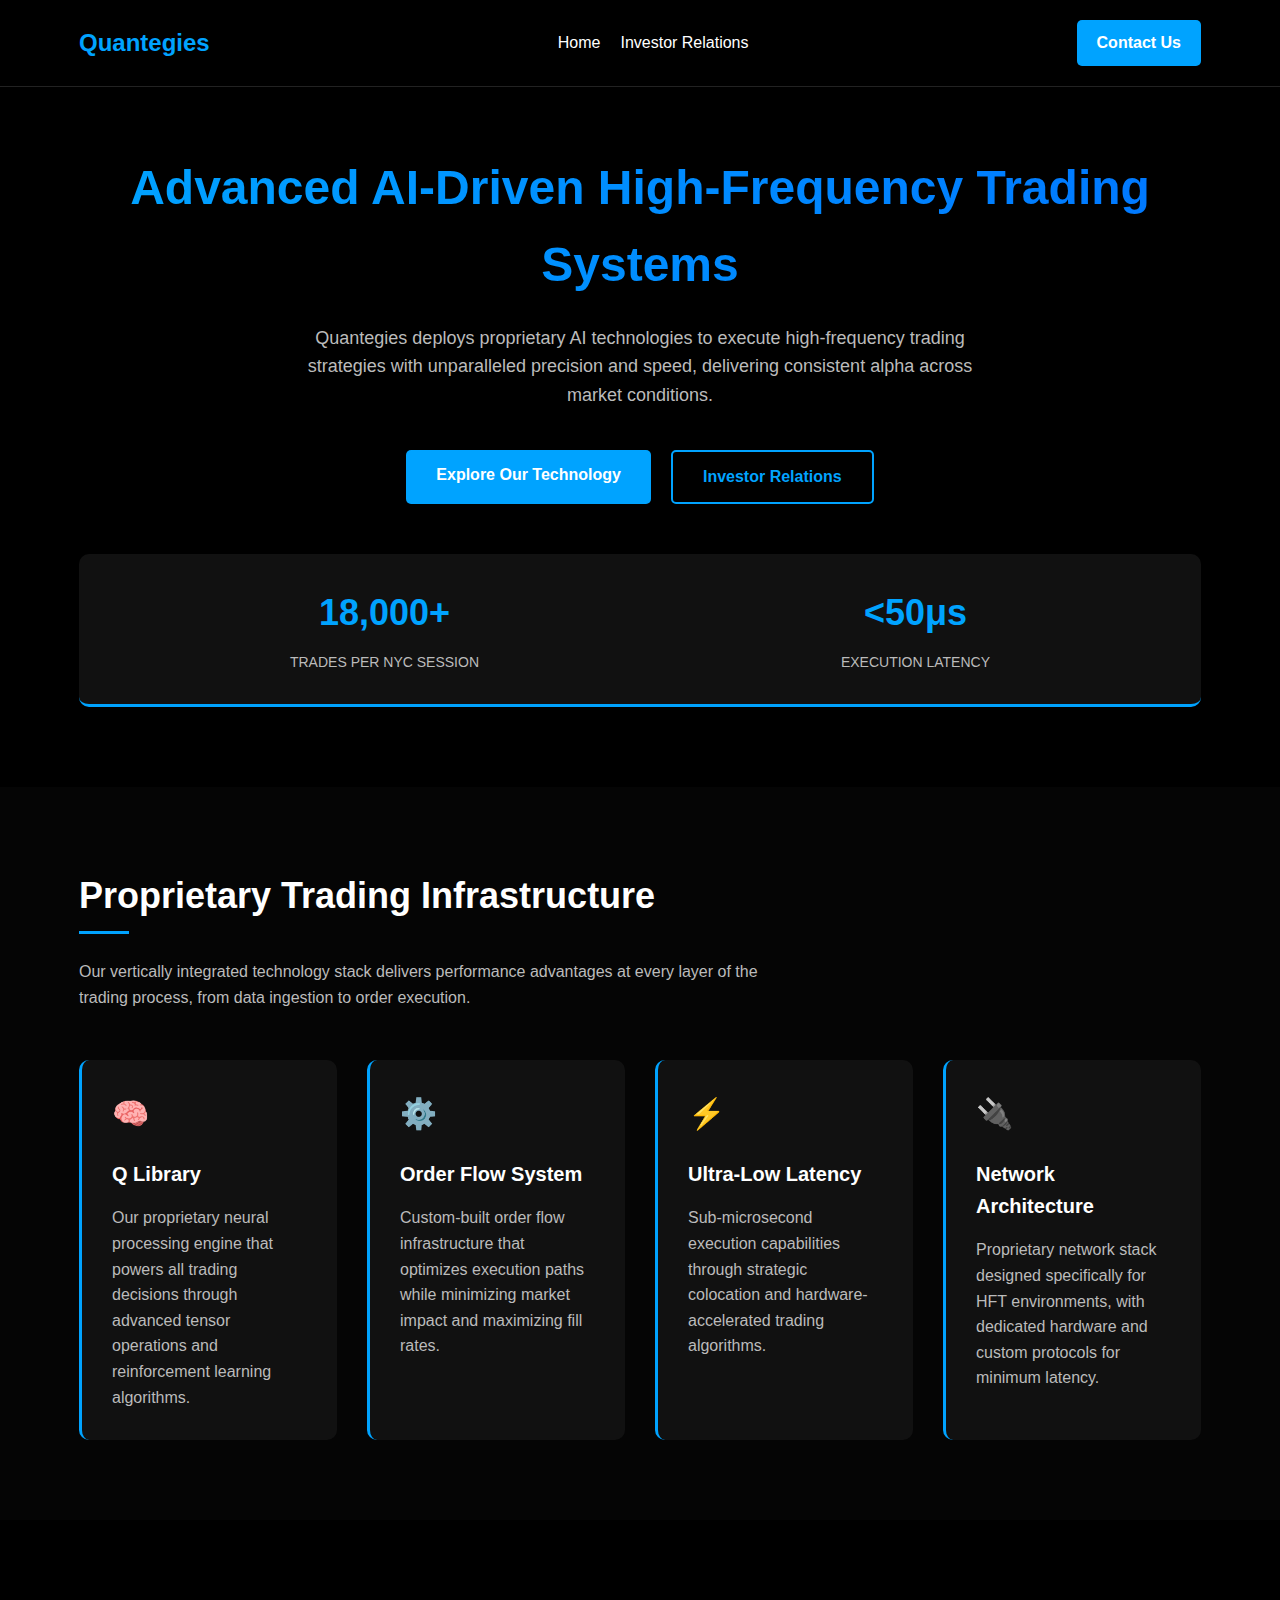
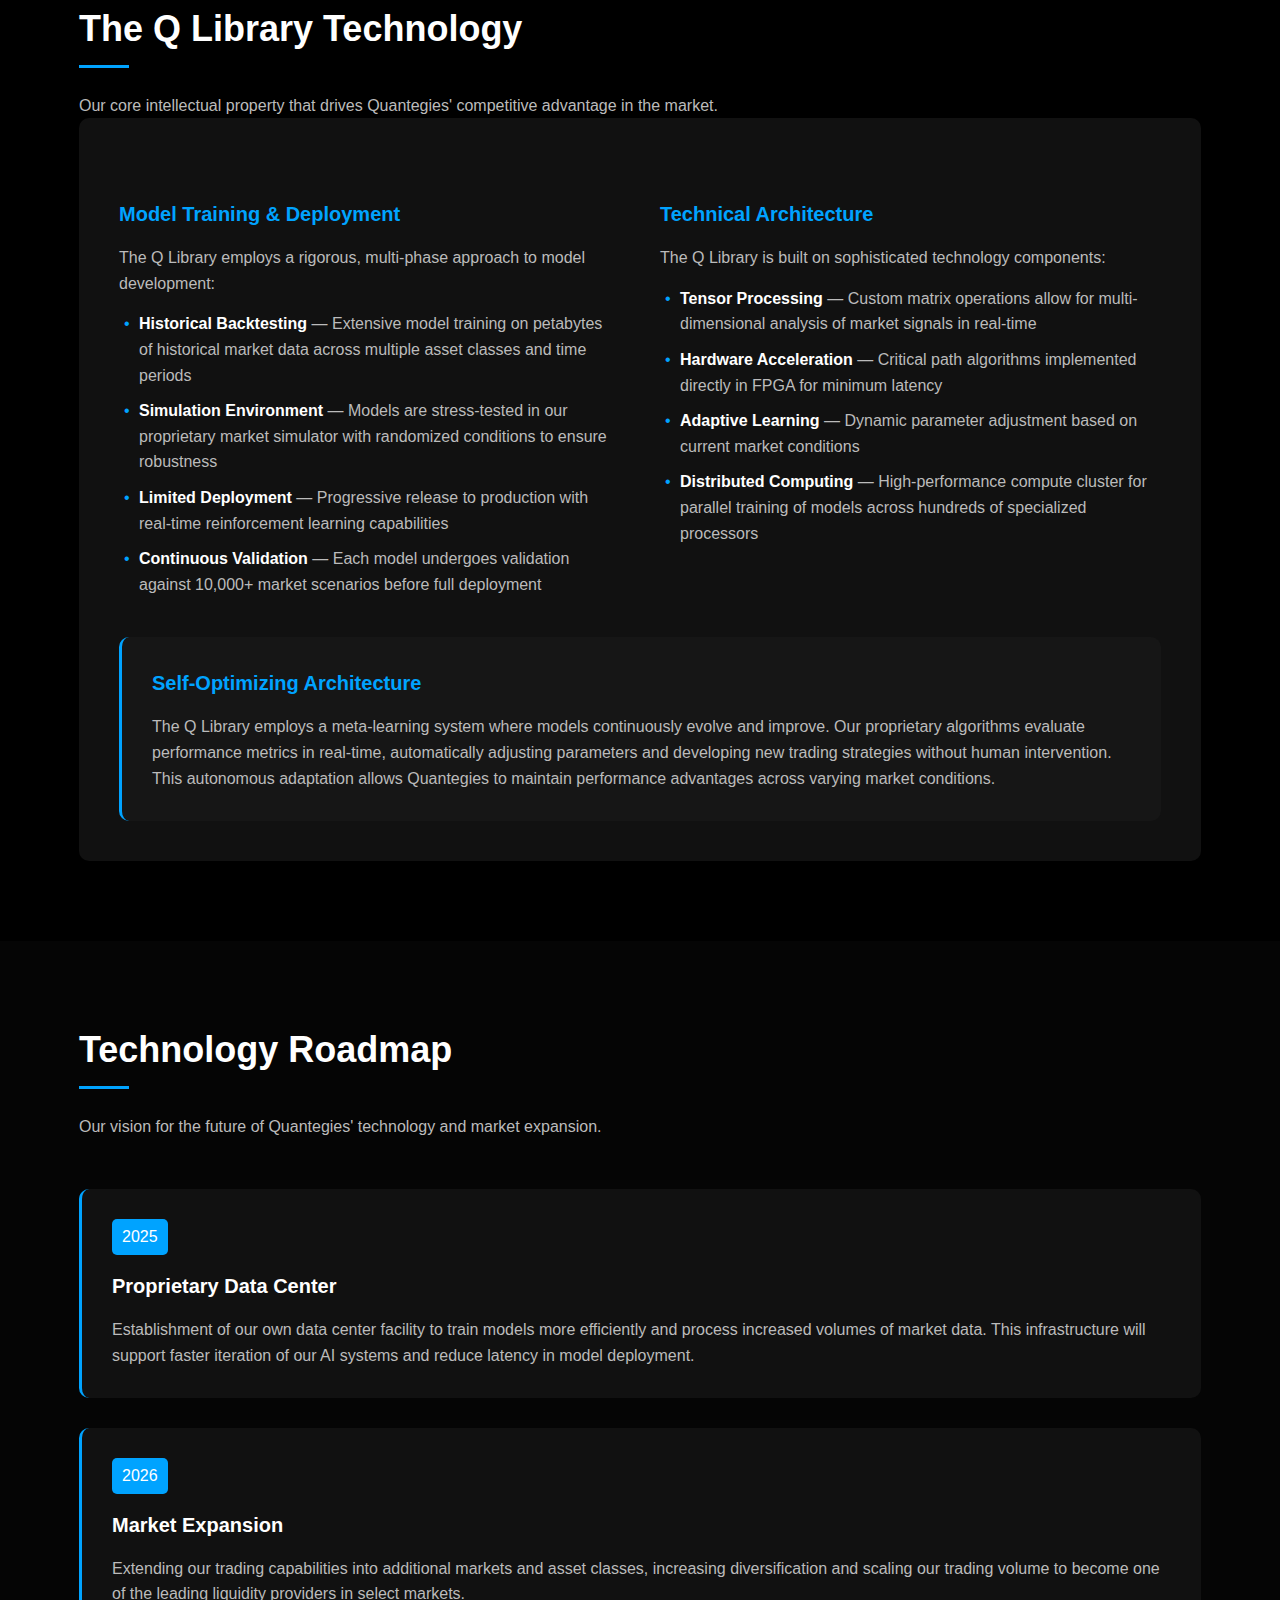
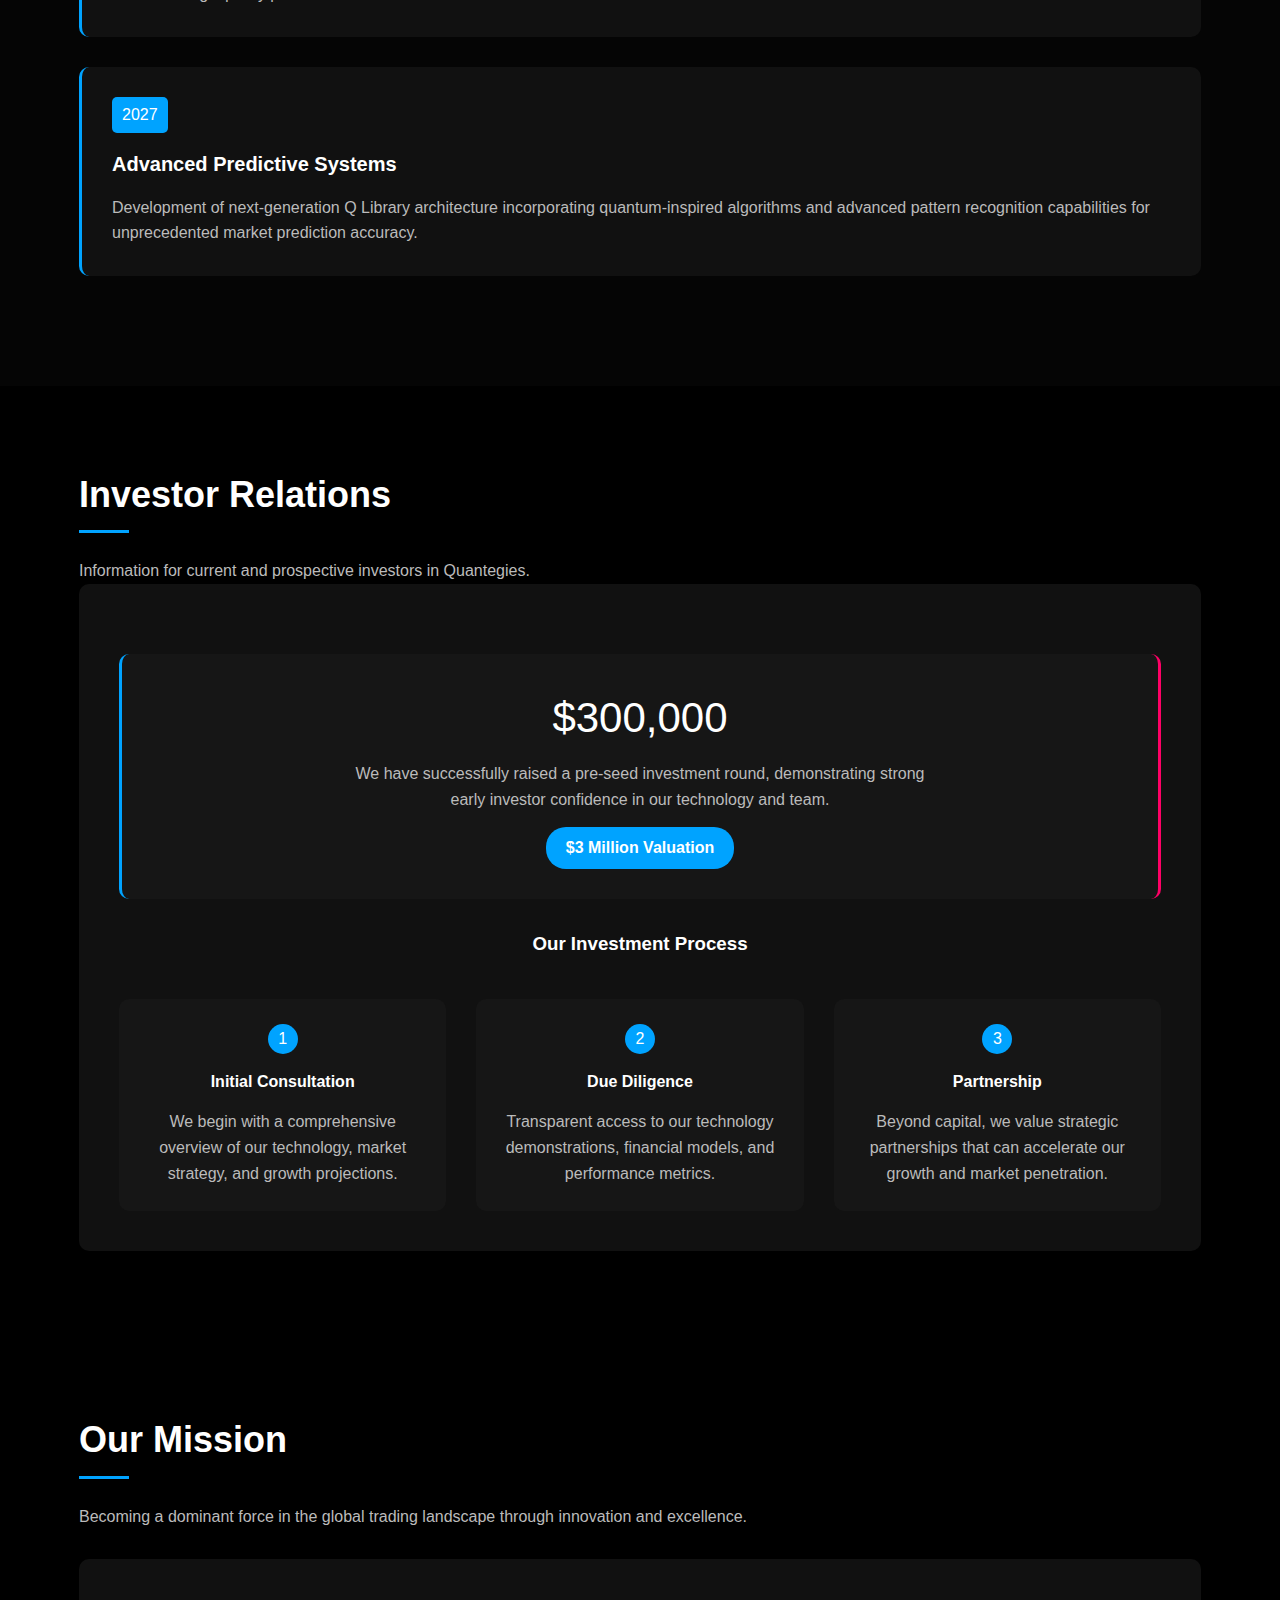
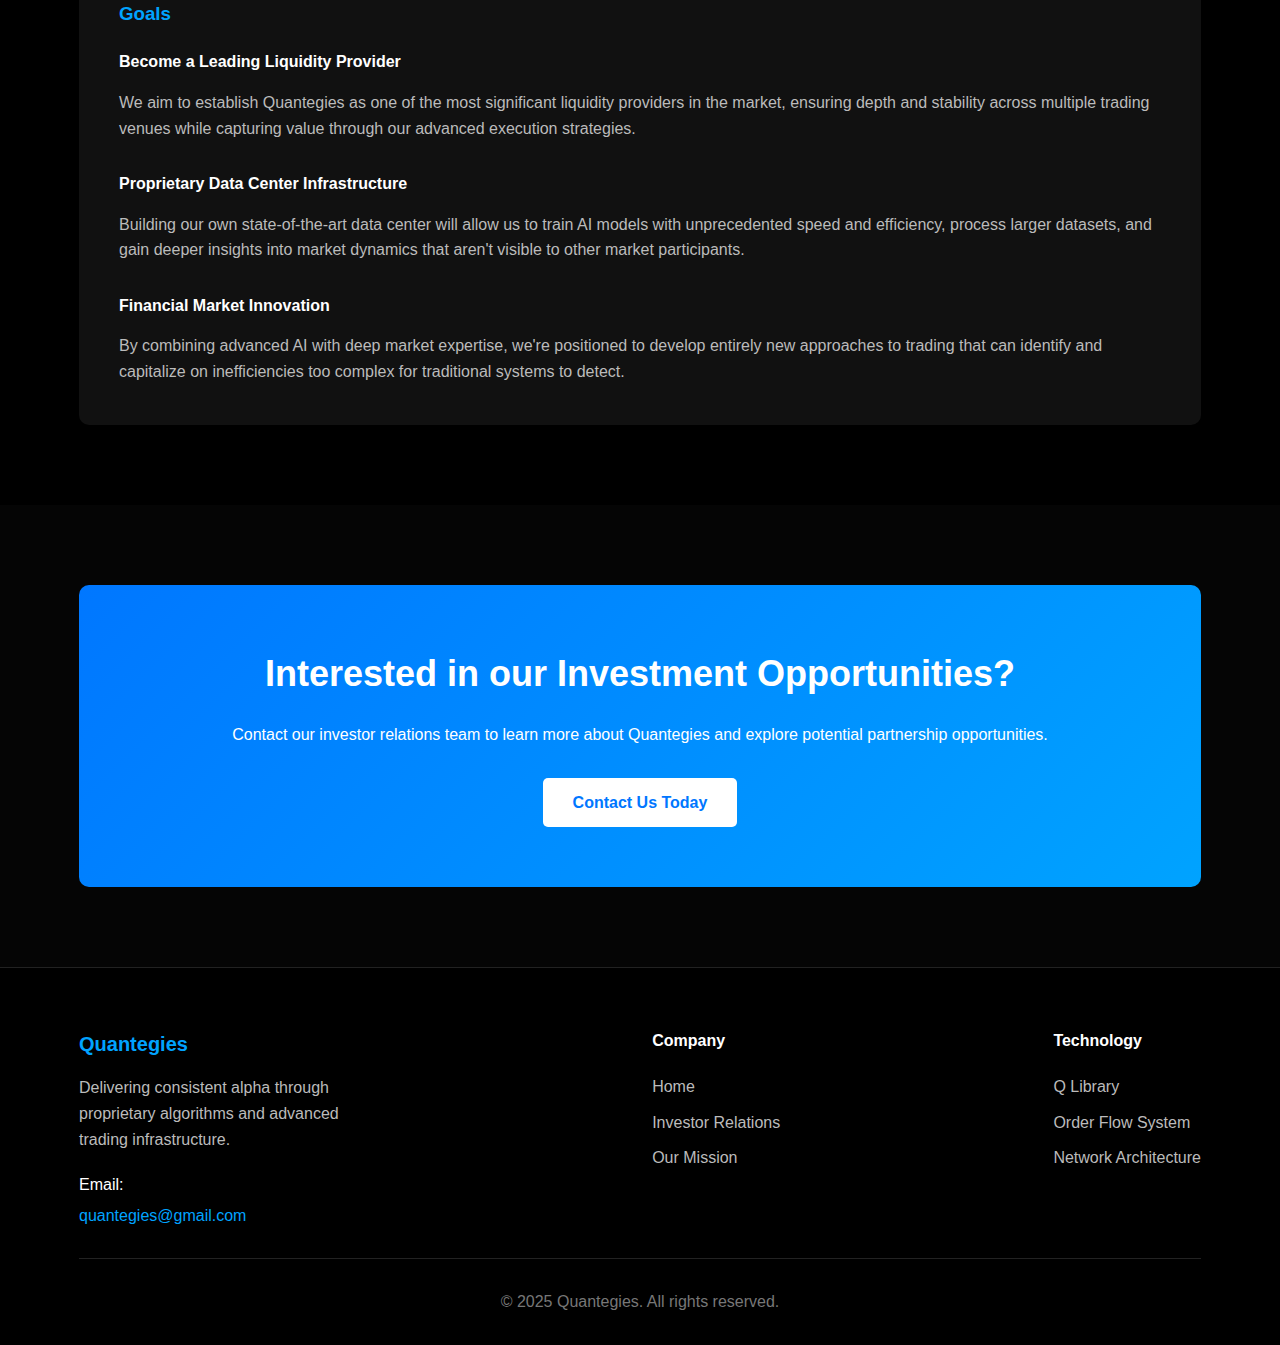
==== commit e1bb7489: "Update index.html" ====
--- a/index.html
+++ b/index.html
@@ -493,7 +493,7 @@
                     <div class="stat-label">Trades Per NYC Session</div>
                 </div>
                 <div class="stat-item">
-                    <div class="stat-number">&lt;1μs</div>
+                    <div class="stat-number">&lt;50μs</div>
                     <div class="stat-label">Execution Latency</div>
                 </div>
             </div>
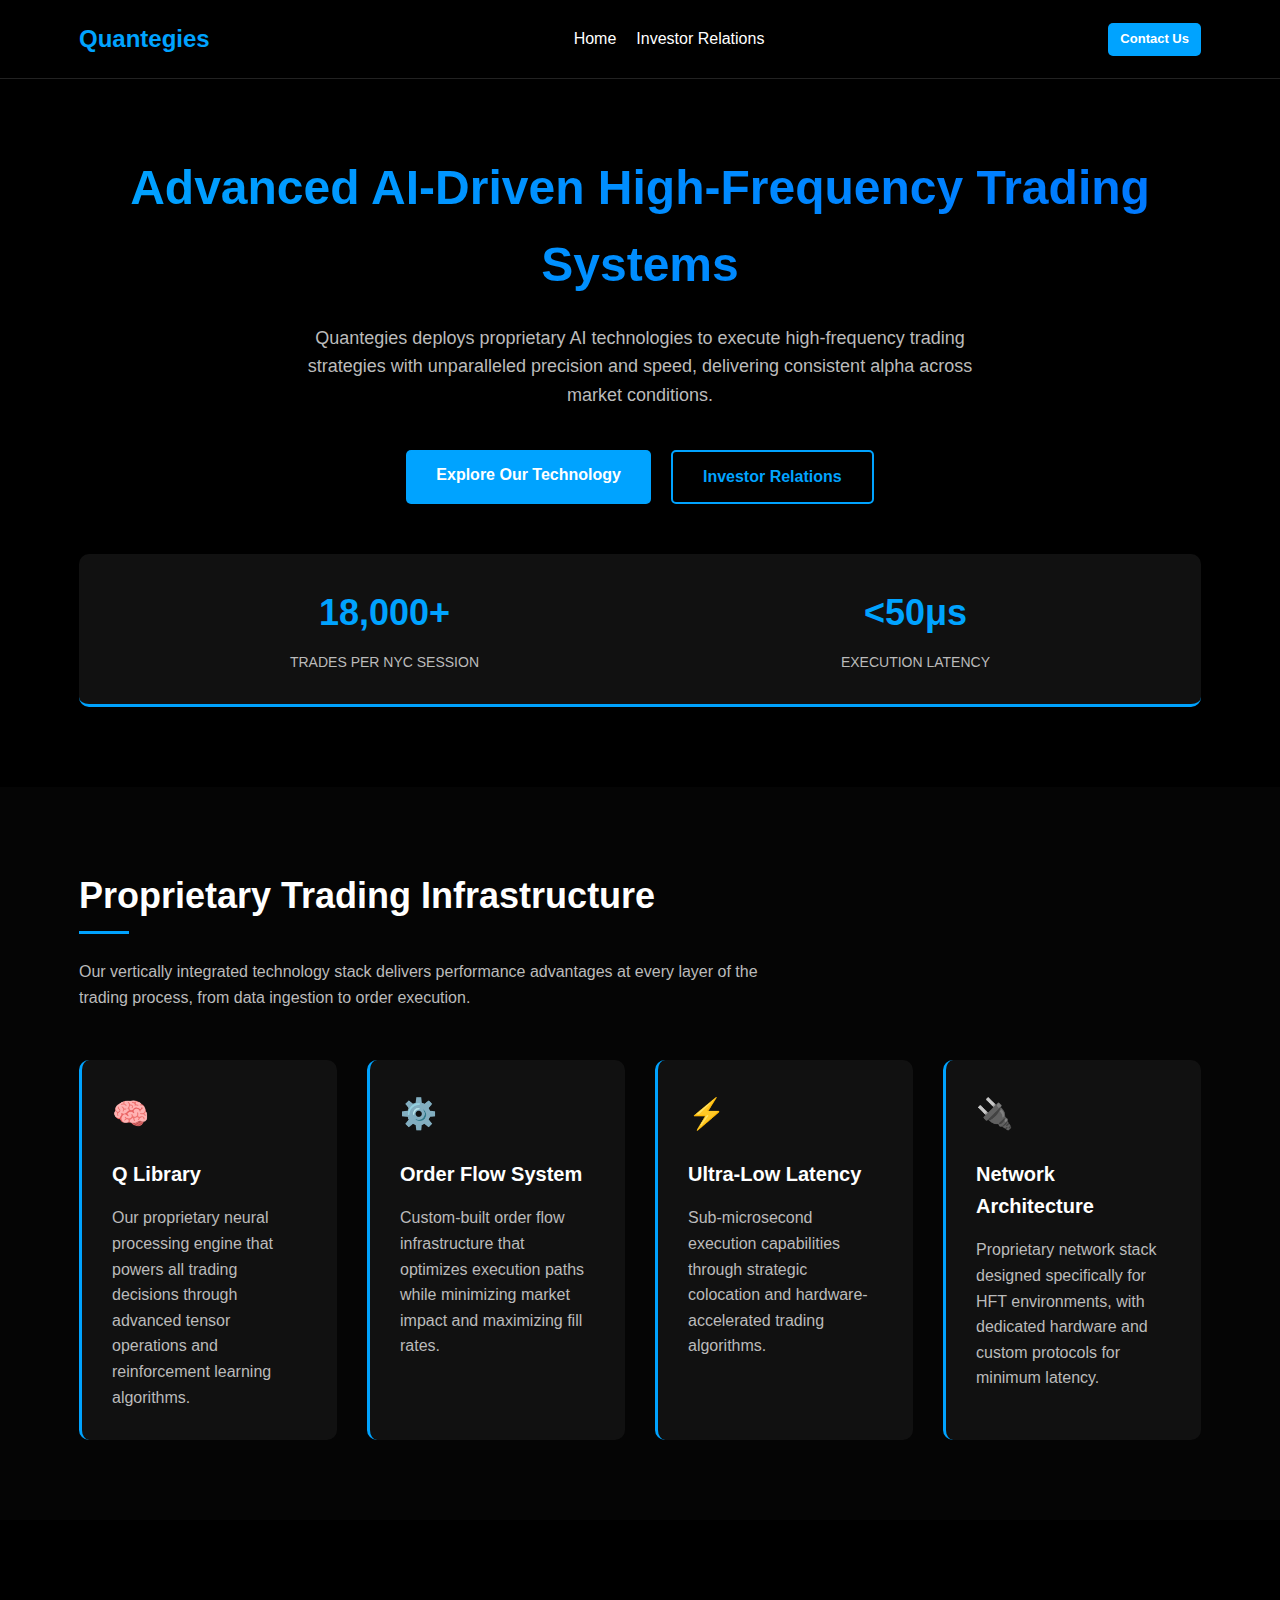
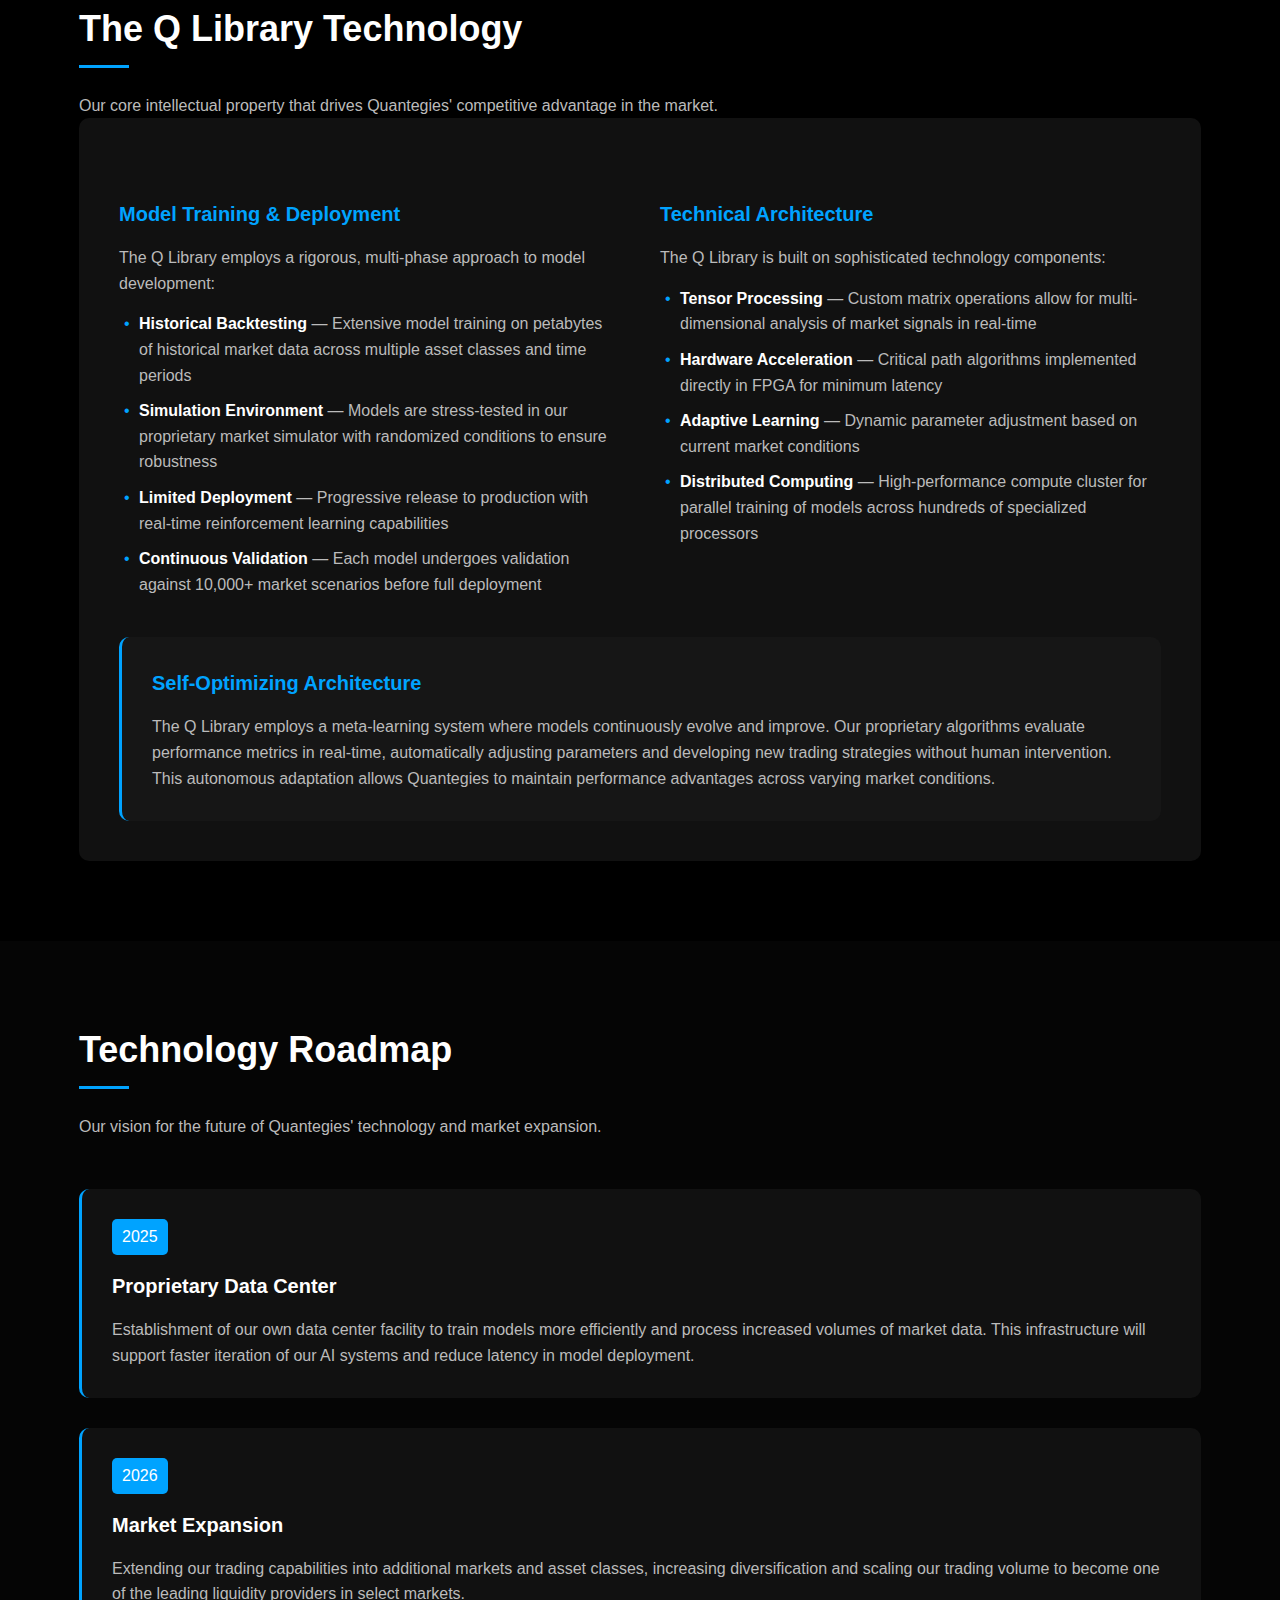
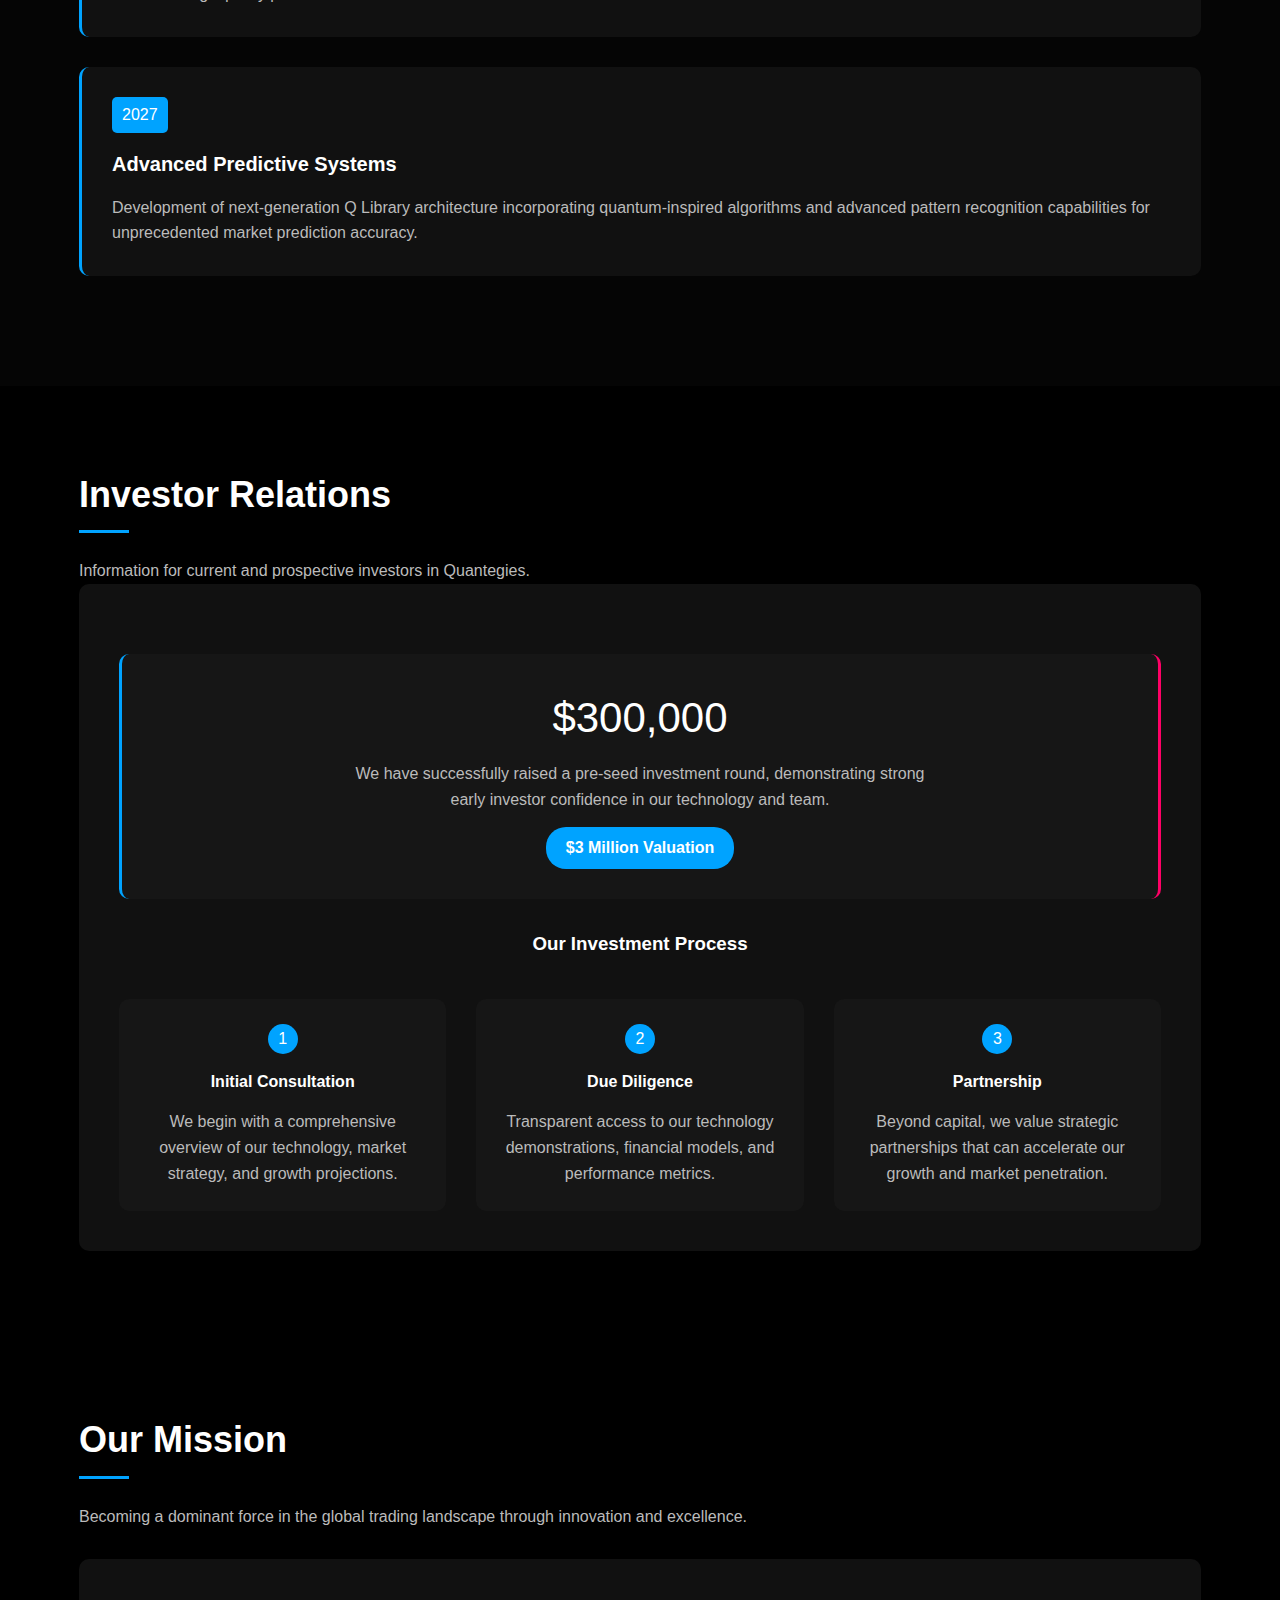
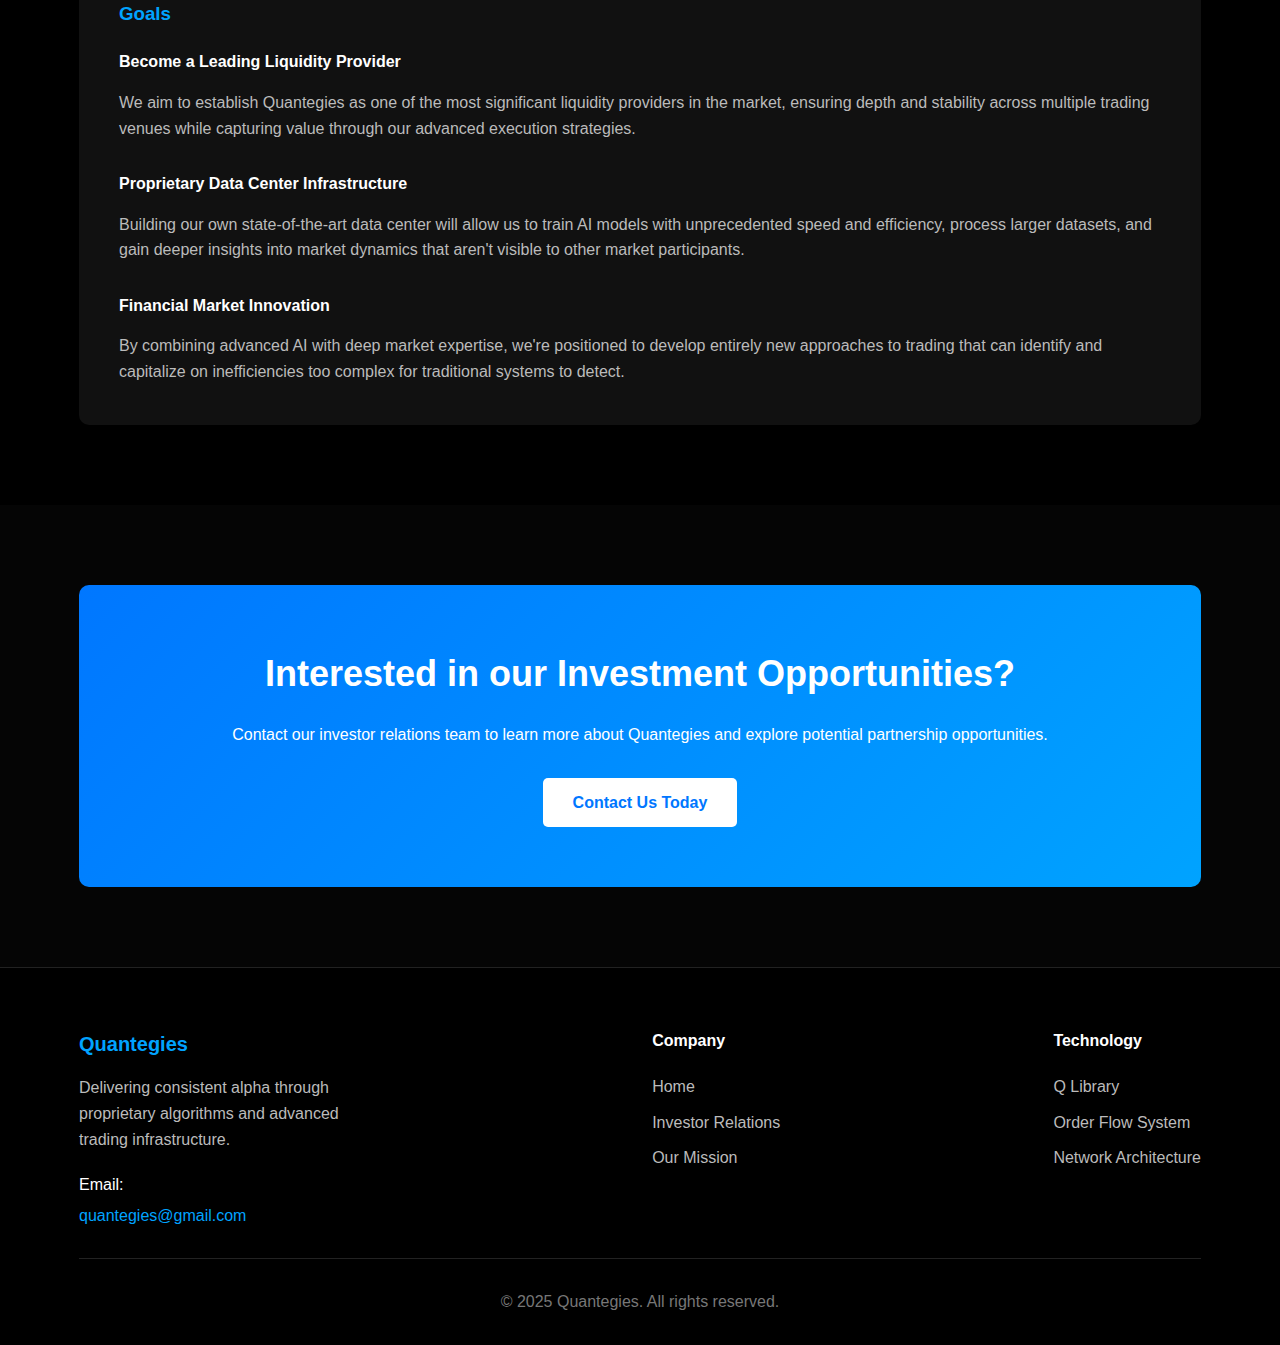
==== commit 51bc482a: "Update index.html" ====
--- a/index.html
+++ b/index.html
@@ -63,14 +63,15 @@
             text-decoration: none;
         }
         
-        .contact-btn {
-            background: #00A3FF;
-            color: #FFFFFF;
-            padding: 10px 20px;
-            border-radius: 5px;
-            text-decoration: none;
-            font-weight: bold;
-        }
+       .contact-btn {
+    background: #00A3FF;
+    color: #FFFFFF;
+    padding: 6px 12px; /* Reduced padding */
+    border-radius: 5px;
+    text-decoration: none;
+    font-weight: bold;
+    font-size: 13px; /* Added smaller font size */
+}
         
         /* Hero Section */
         .hero {
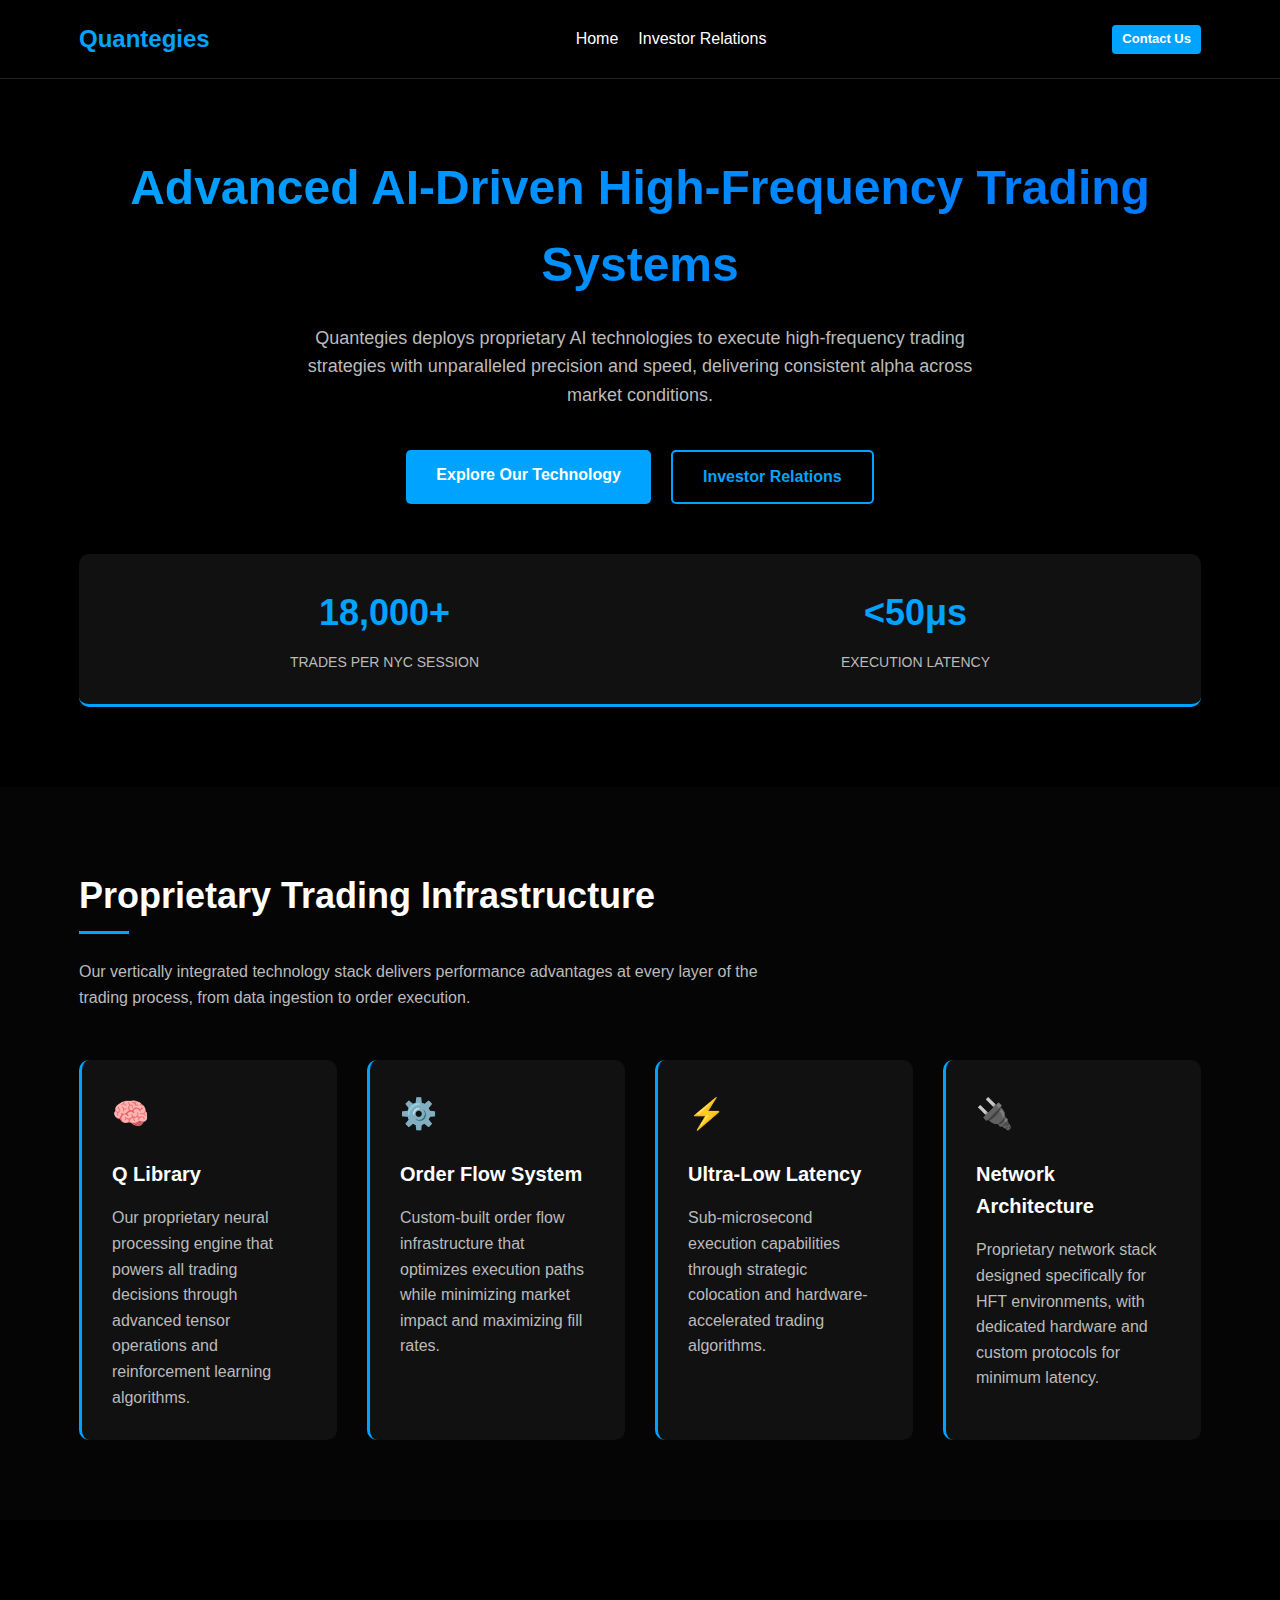
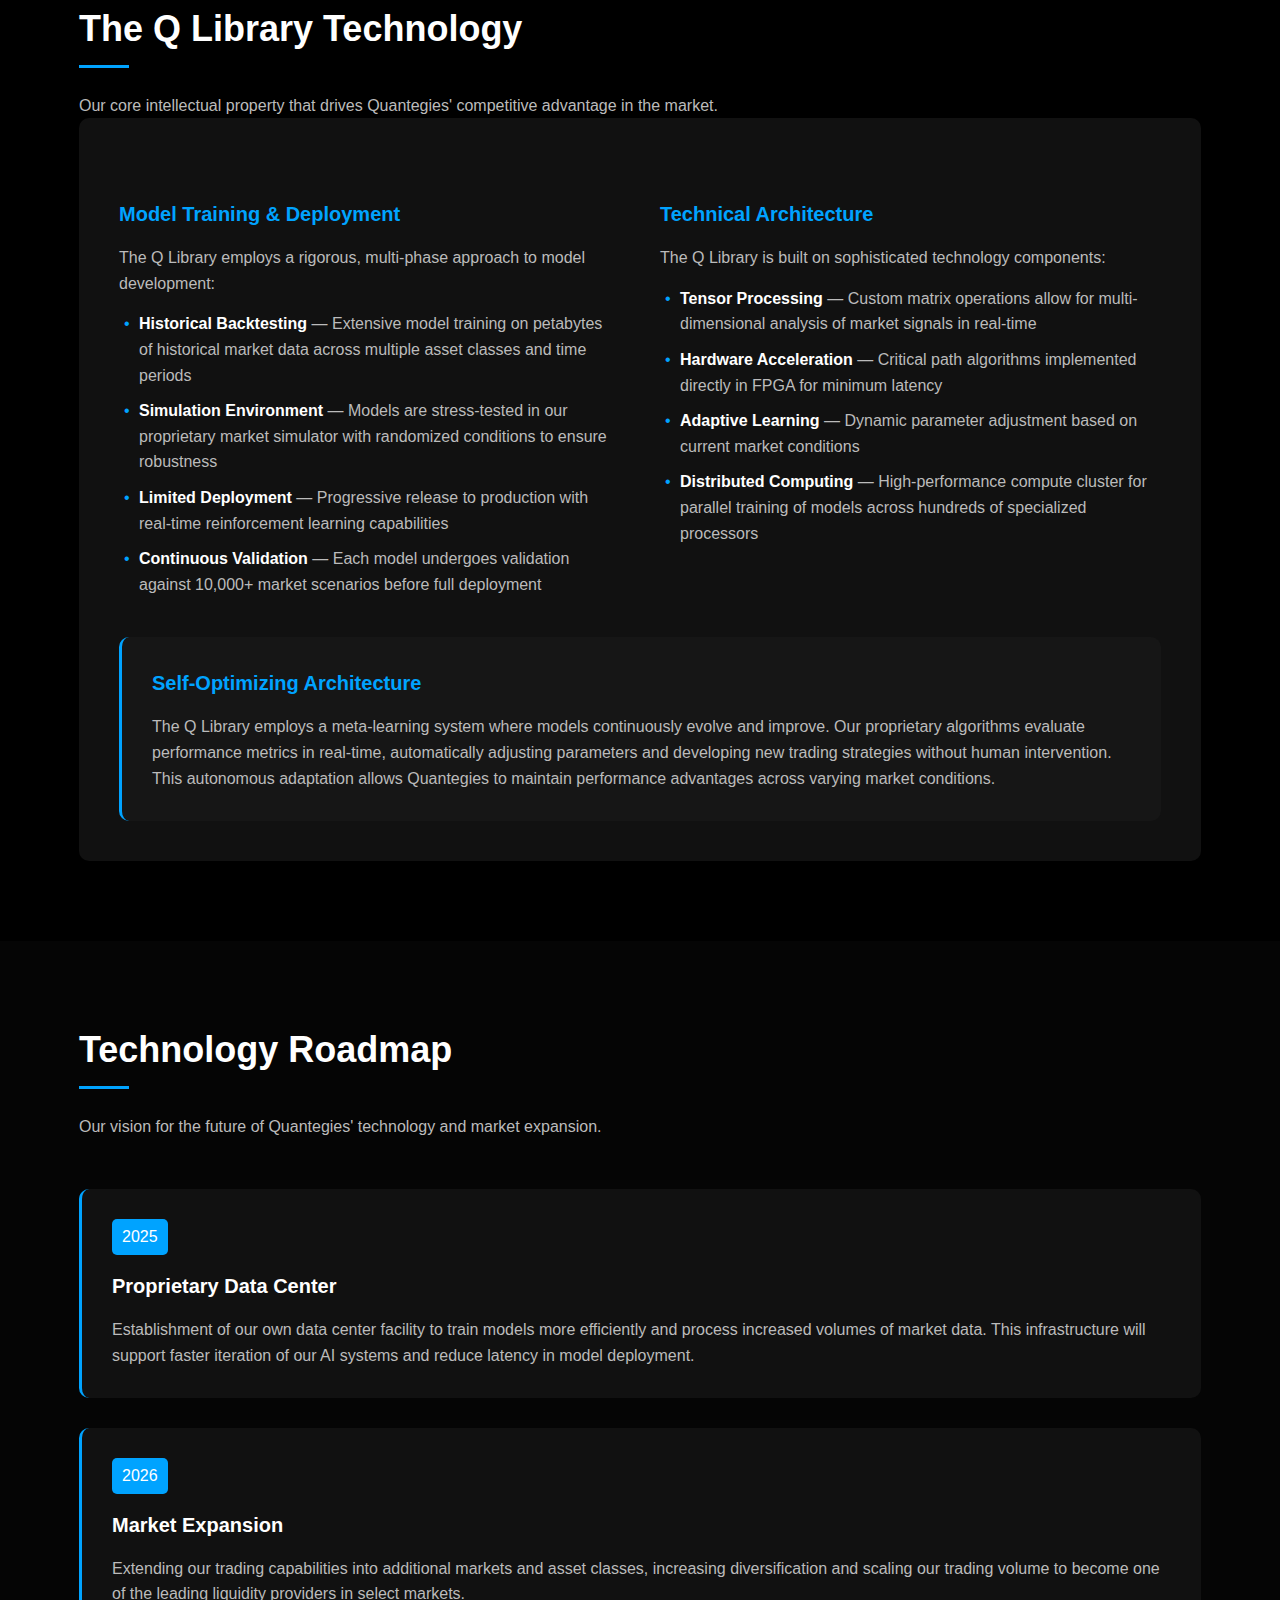
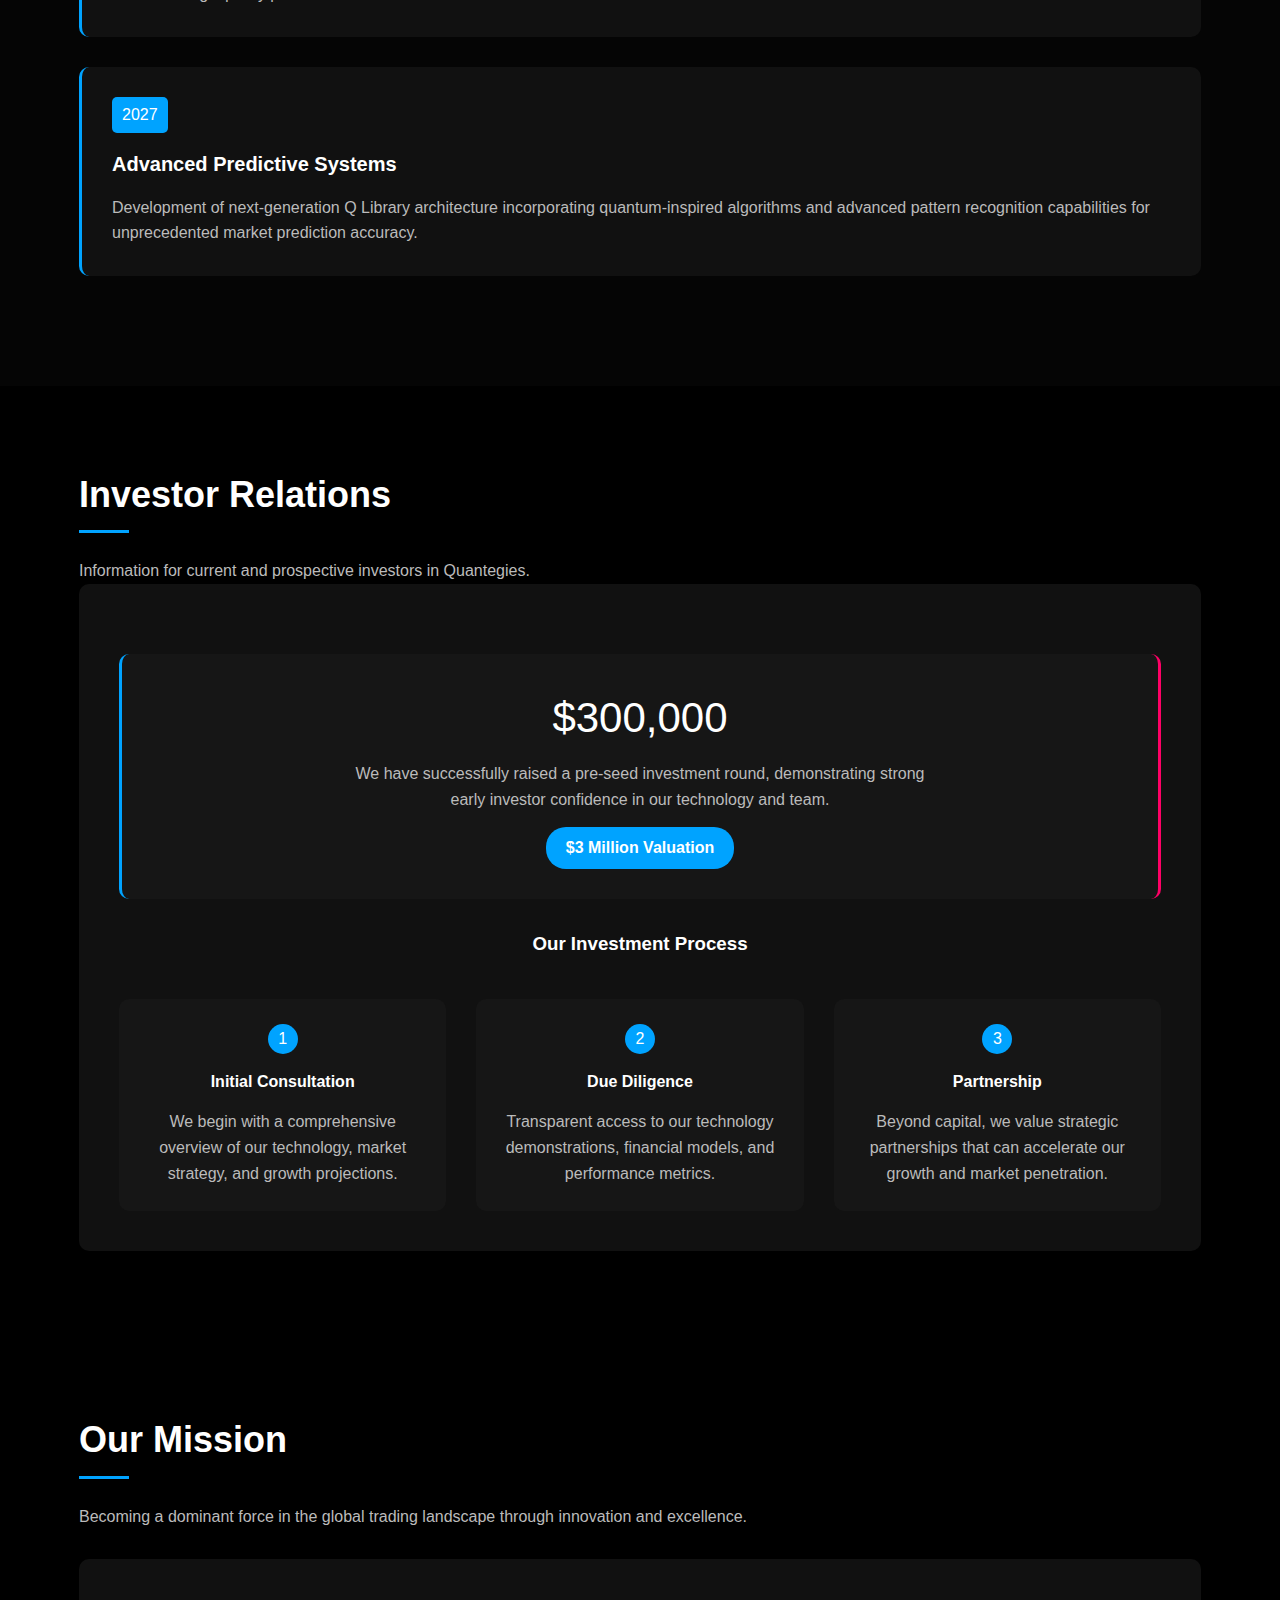
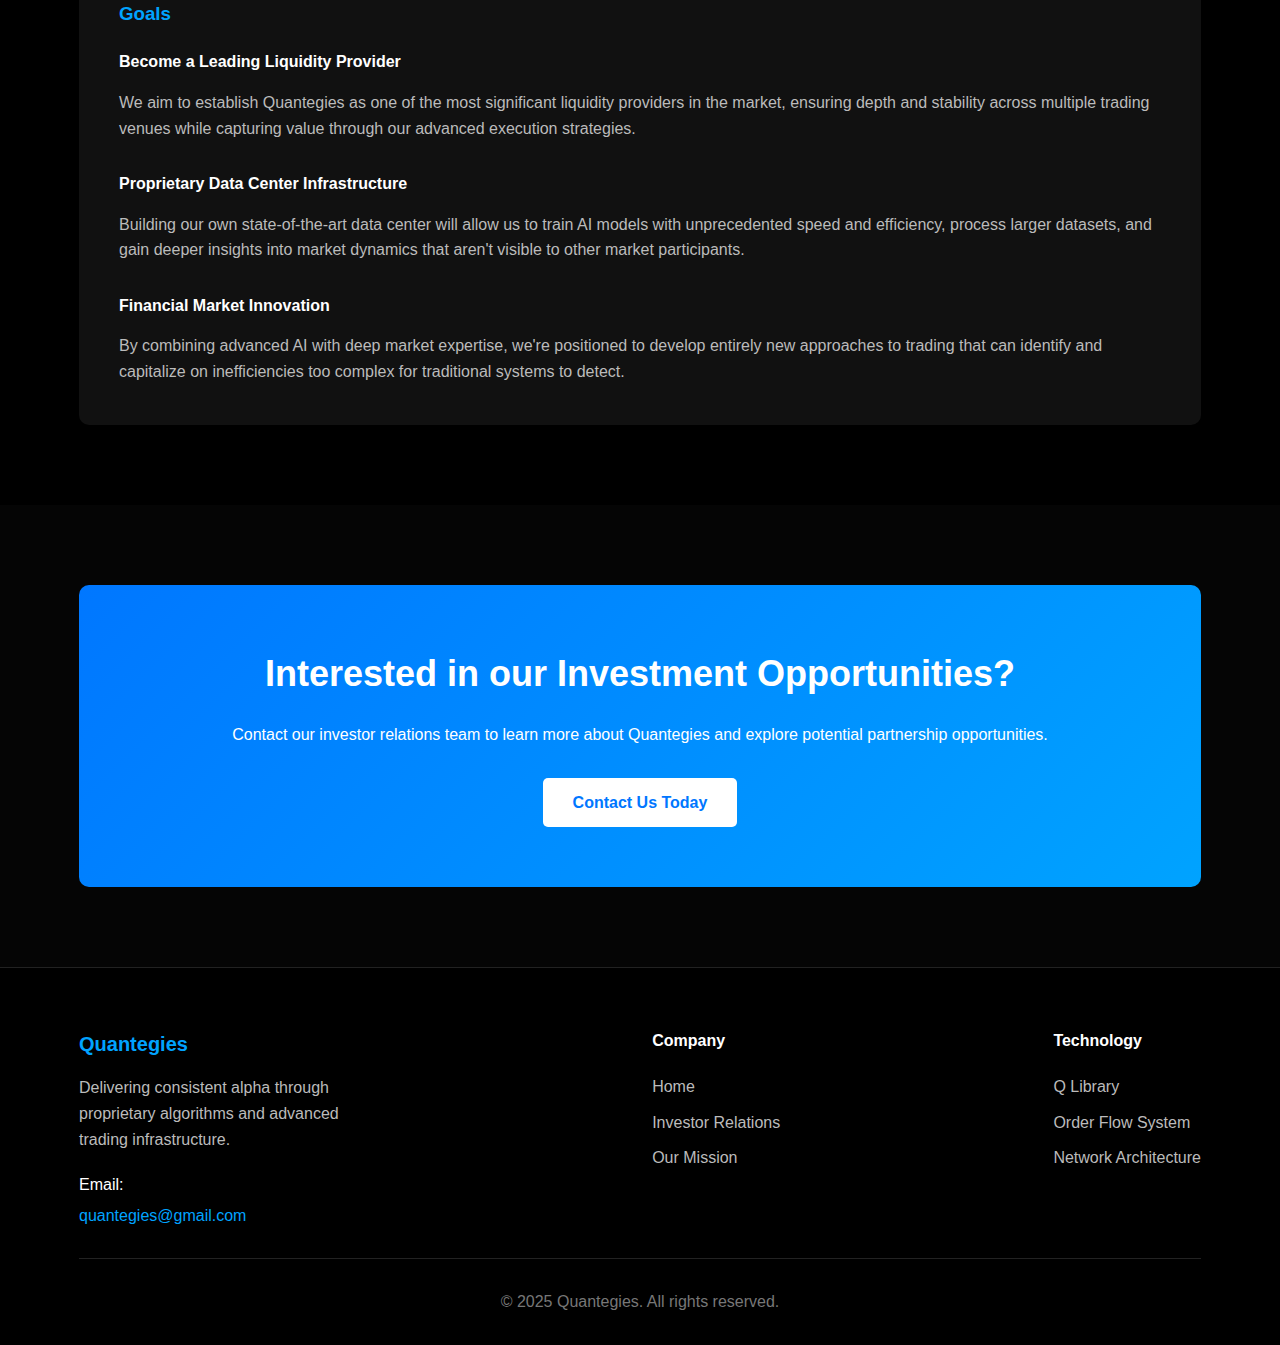
==== commit abaf9943: "Update index.html" ====
--- a/index.html
+++ b/index.html
@@ -66,8 +66,8 @@
        .contact-btn {
     background: #00A3FF;
     color: #FFFFFF;
-    padding: 6px 12px; /* Reduced padding */
-    border-radius: 5px;
+    padding: 4px 10px; /* Reduced padding */
+    border-radius: 4px;
     text-decoration: none;
     font-weight: bold;
     font-size: 13px; /* Added smaller font size */
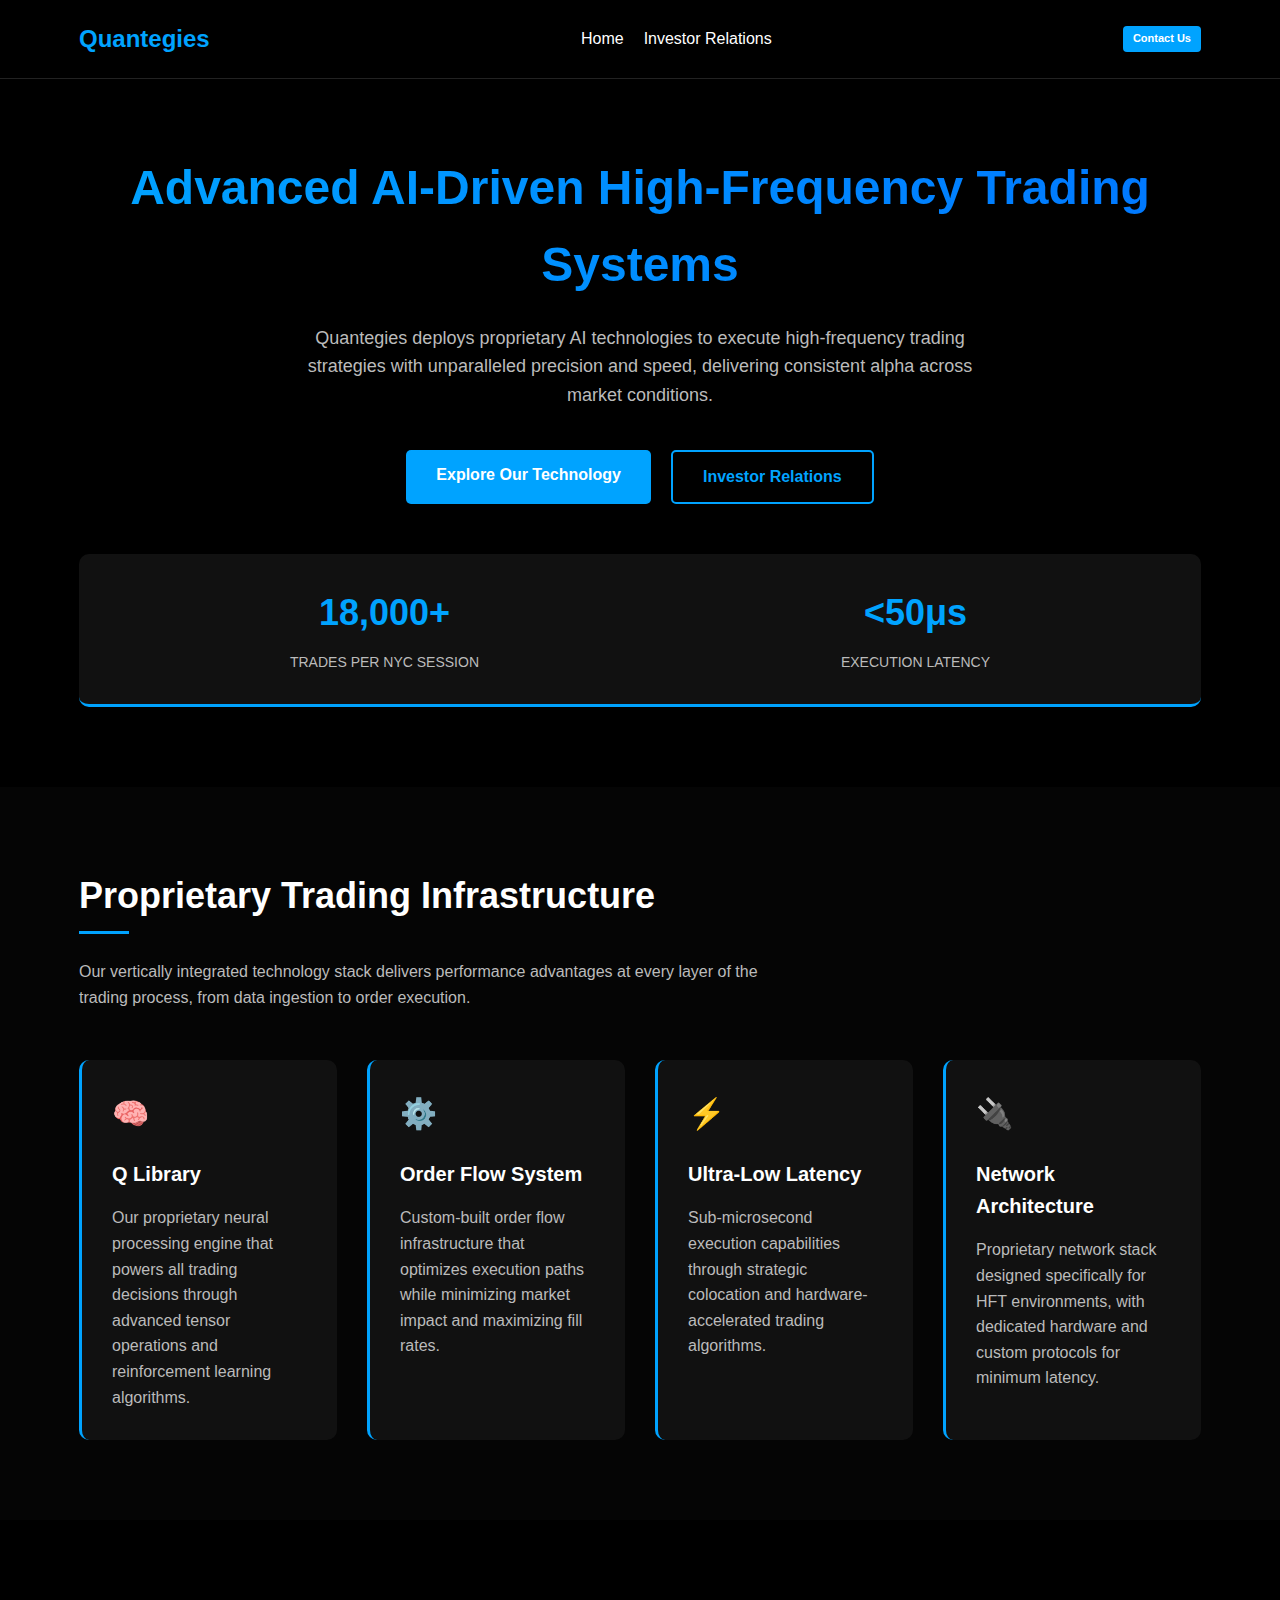
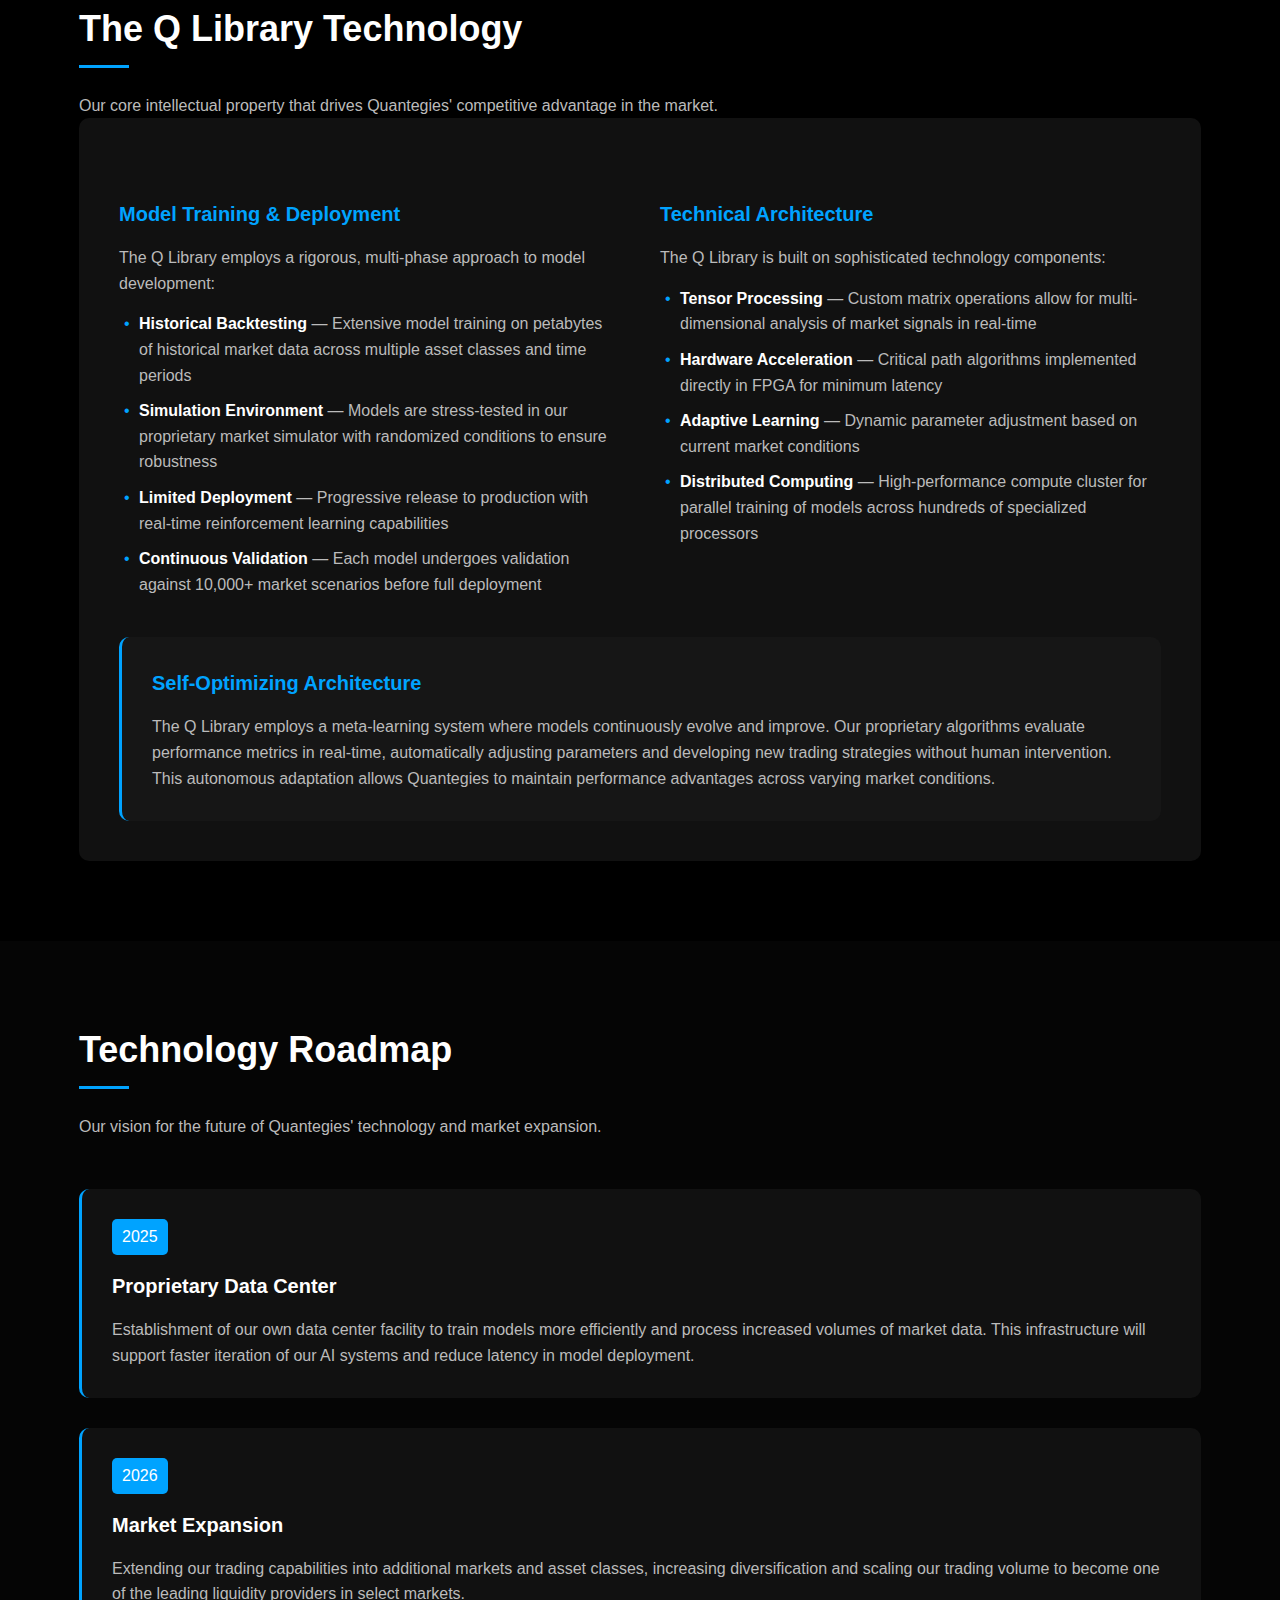
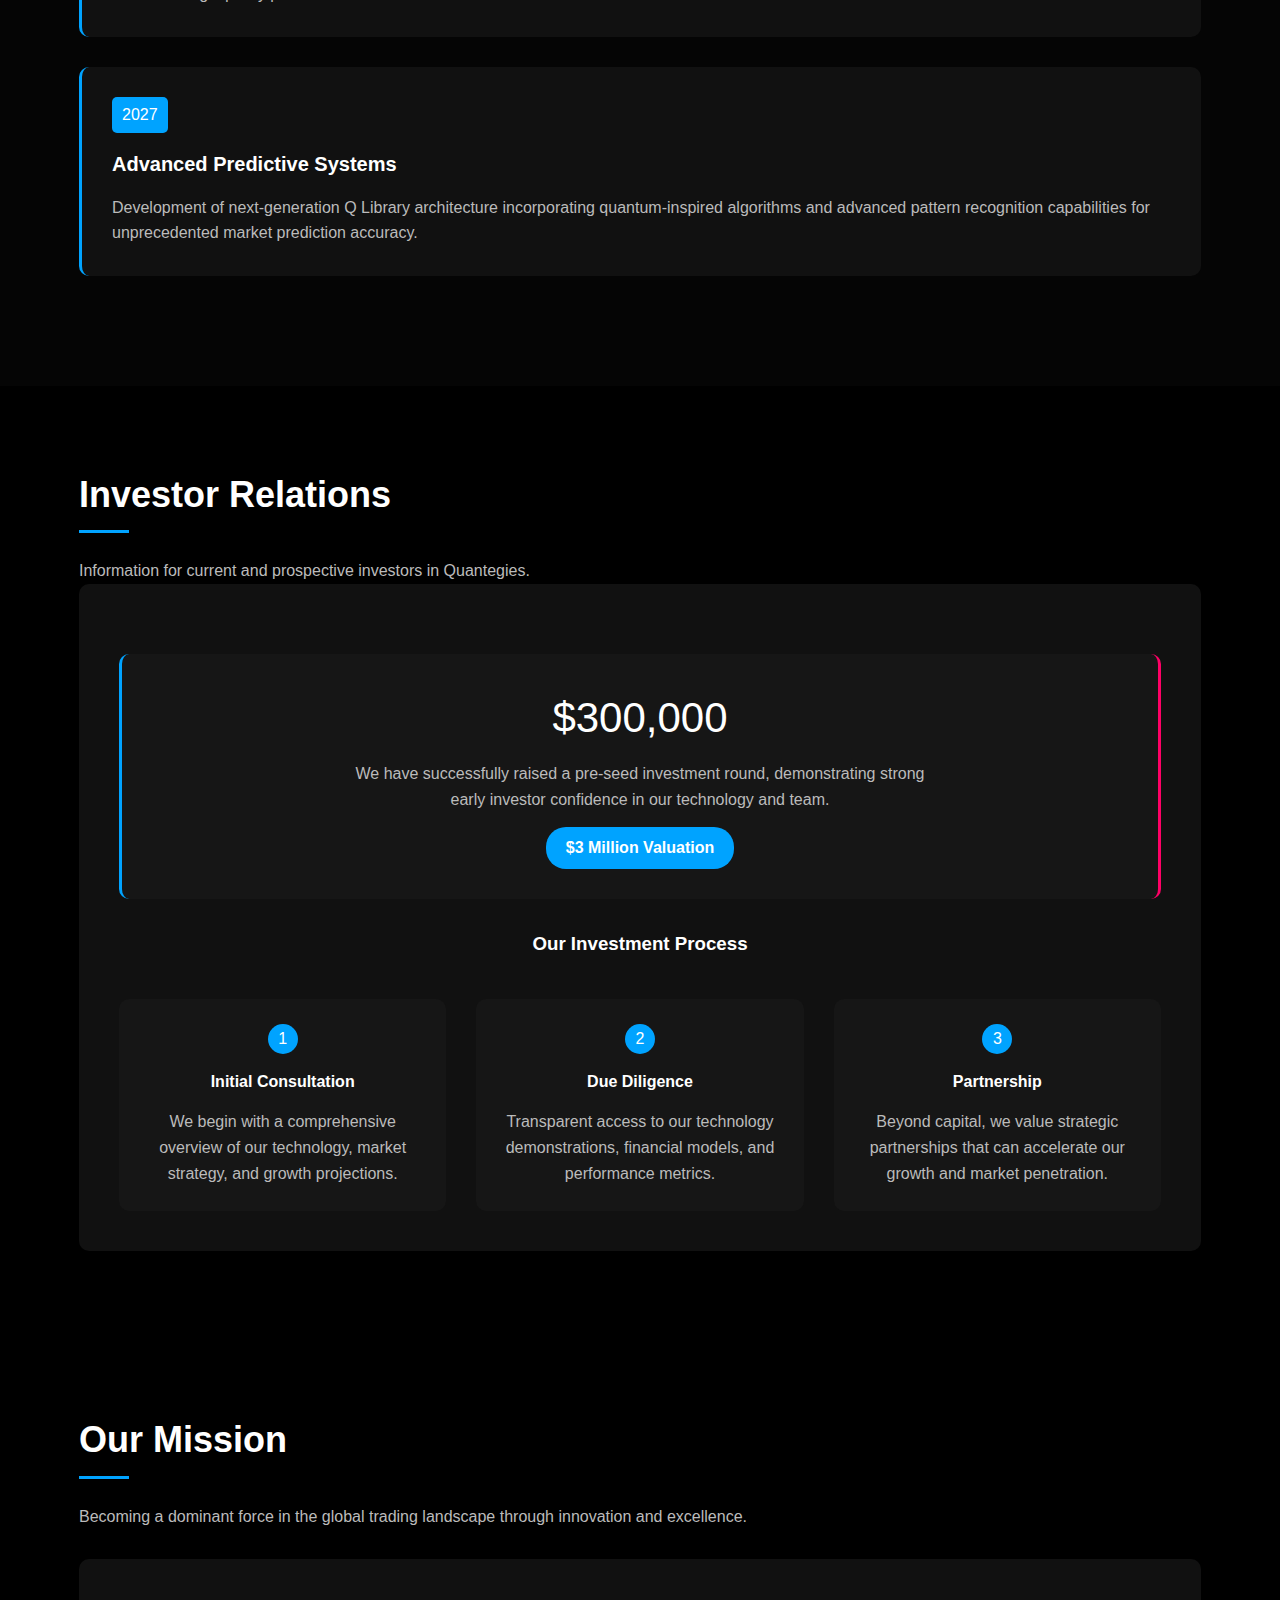
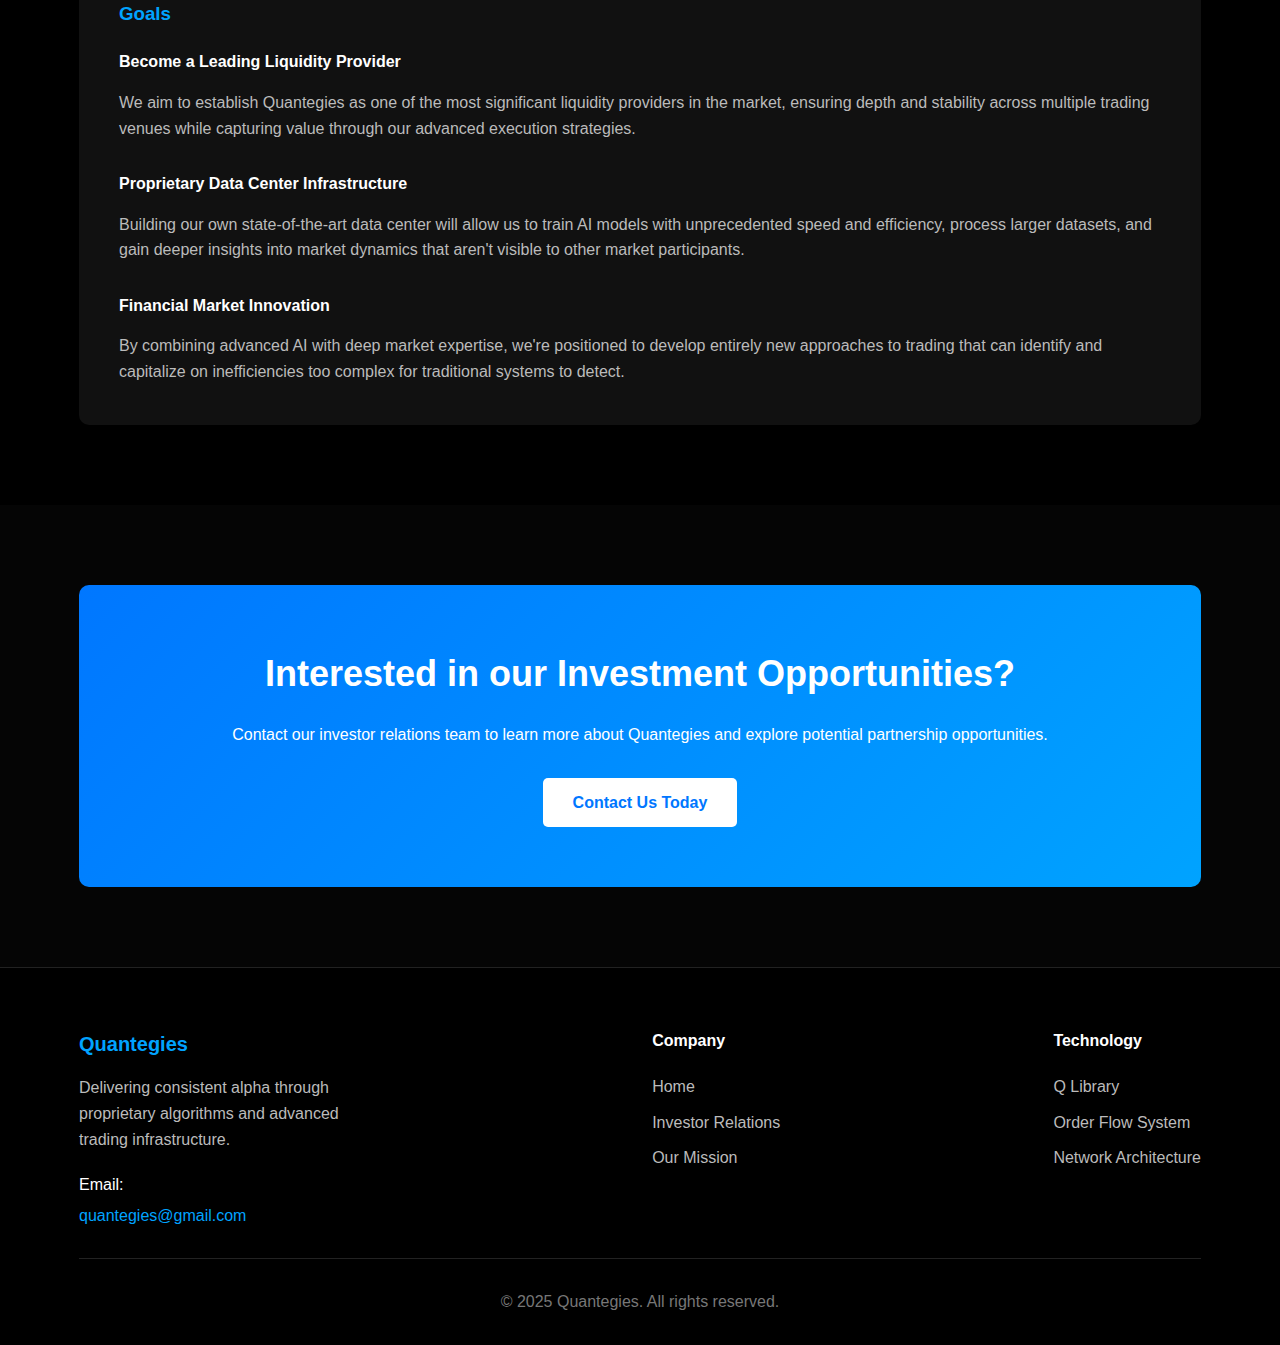
==== commit b0c5ae61: "Update index.html" ====
--- a/index.html
+++ b/index.html
@@ -70,7 +70,7 @@
     border-radius: 4px;
     text-decoration: none;
     font-weight: bold;
-    font-size: 13px; /* Added smaller font size */
+    font-size: 11px; /* Added smaller font size */
 }
         
         /* Hero Section */
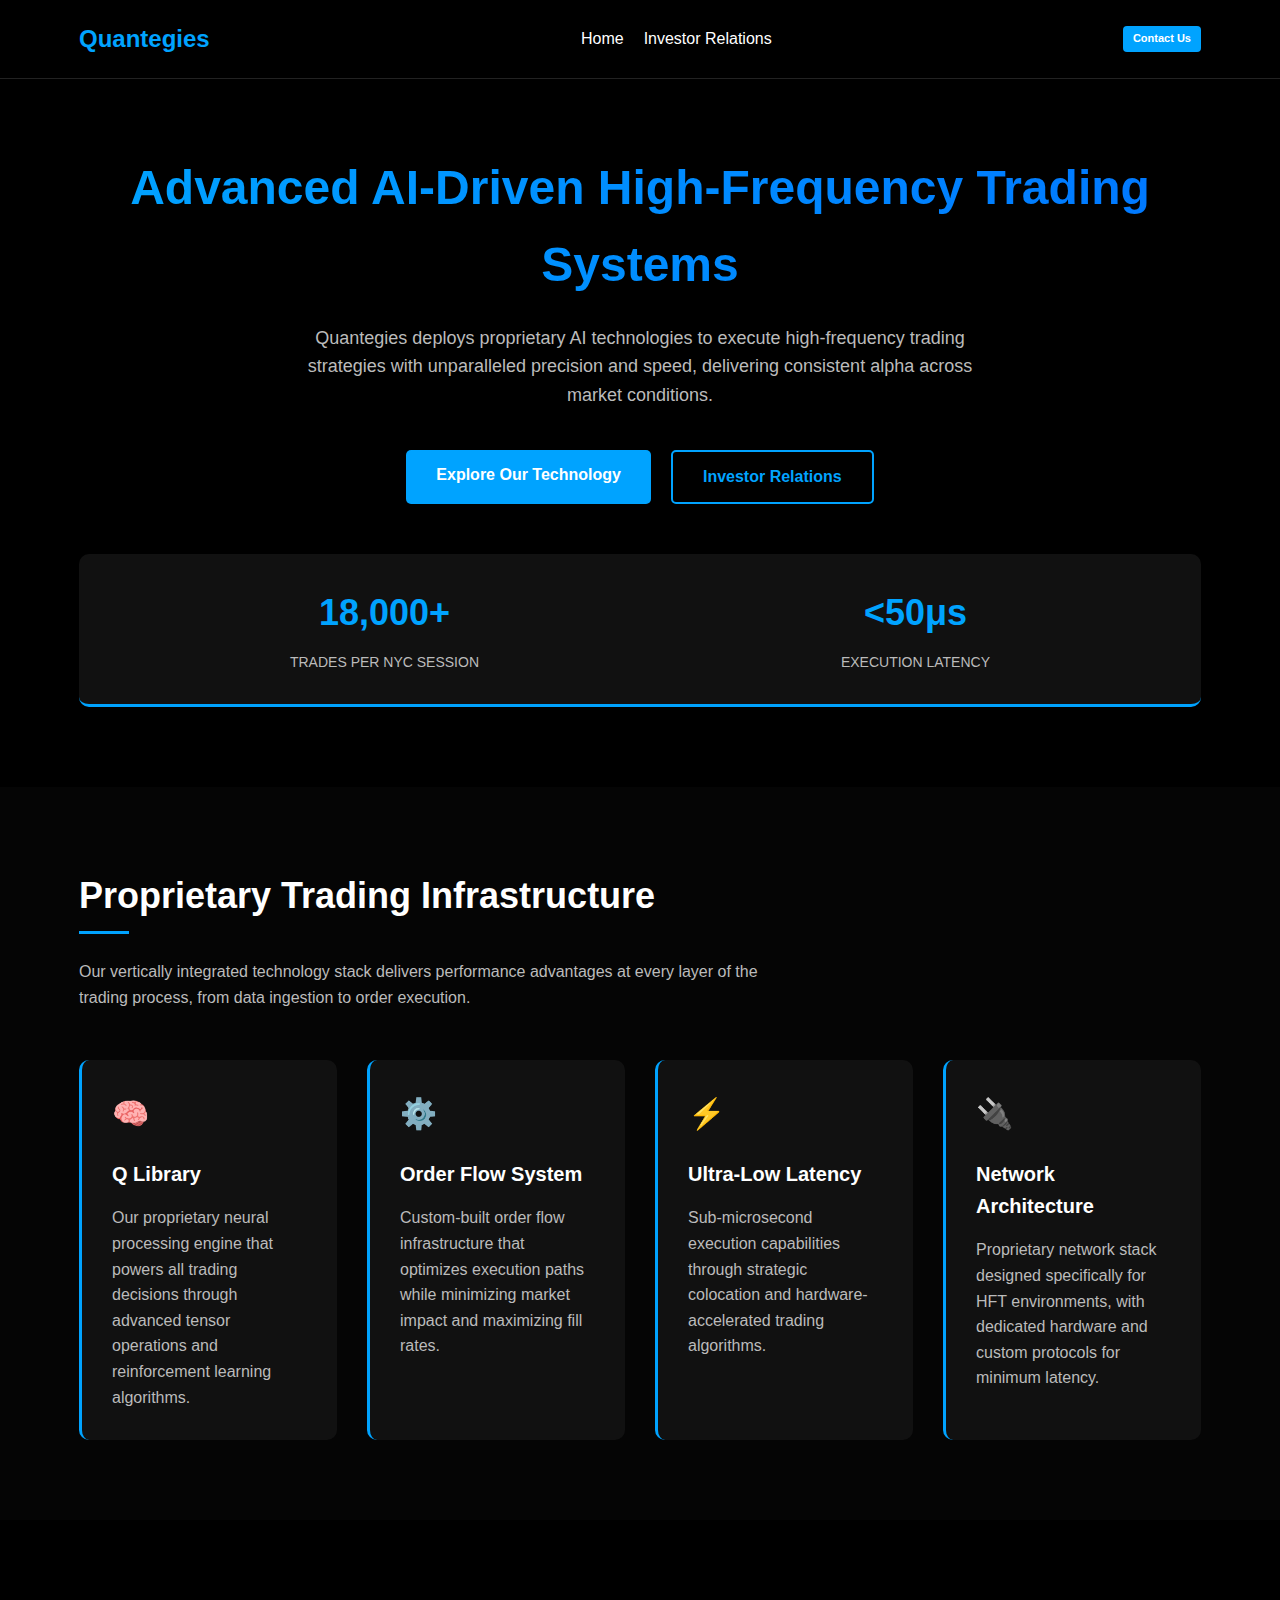
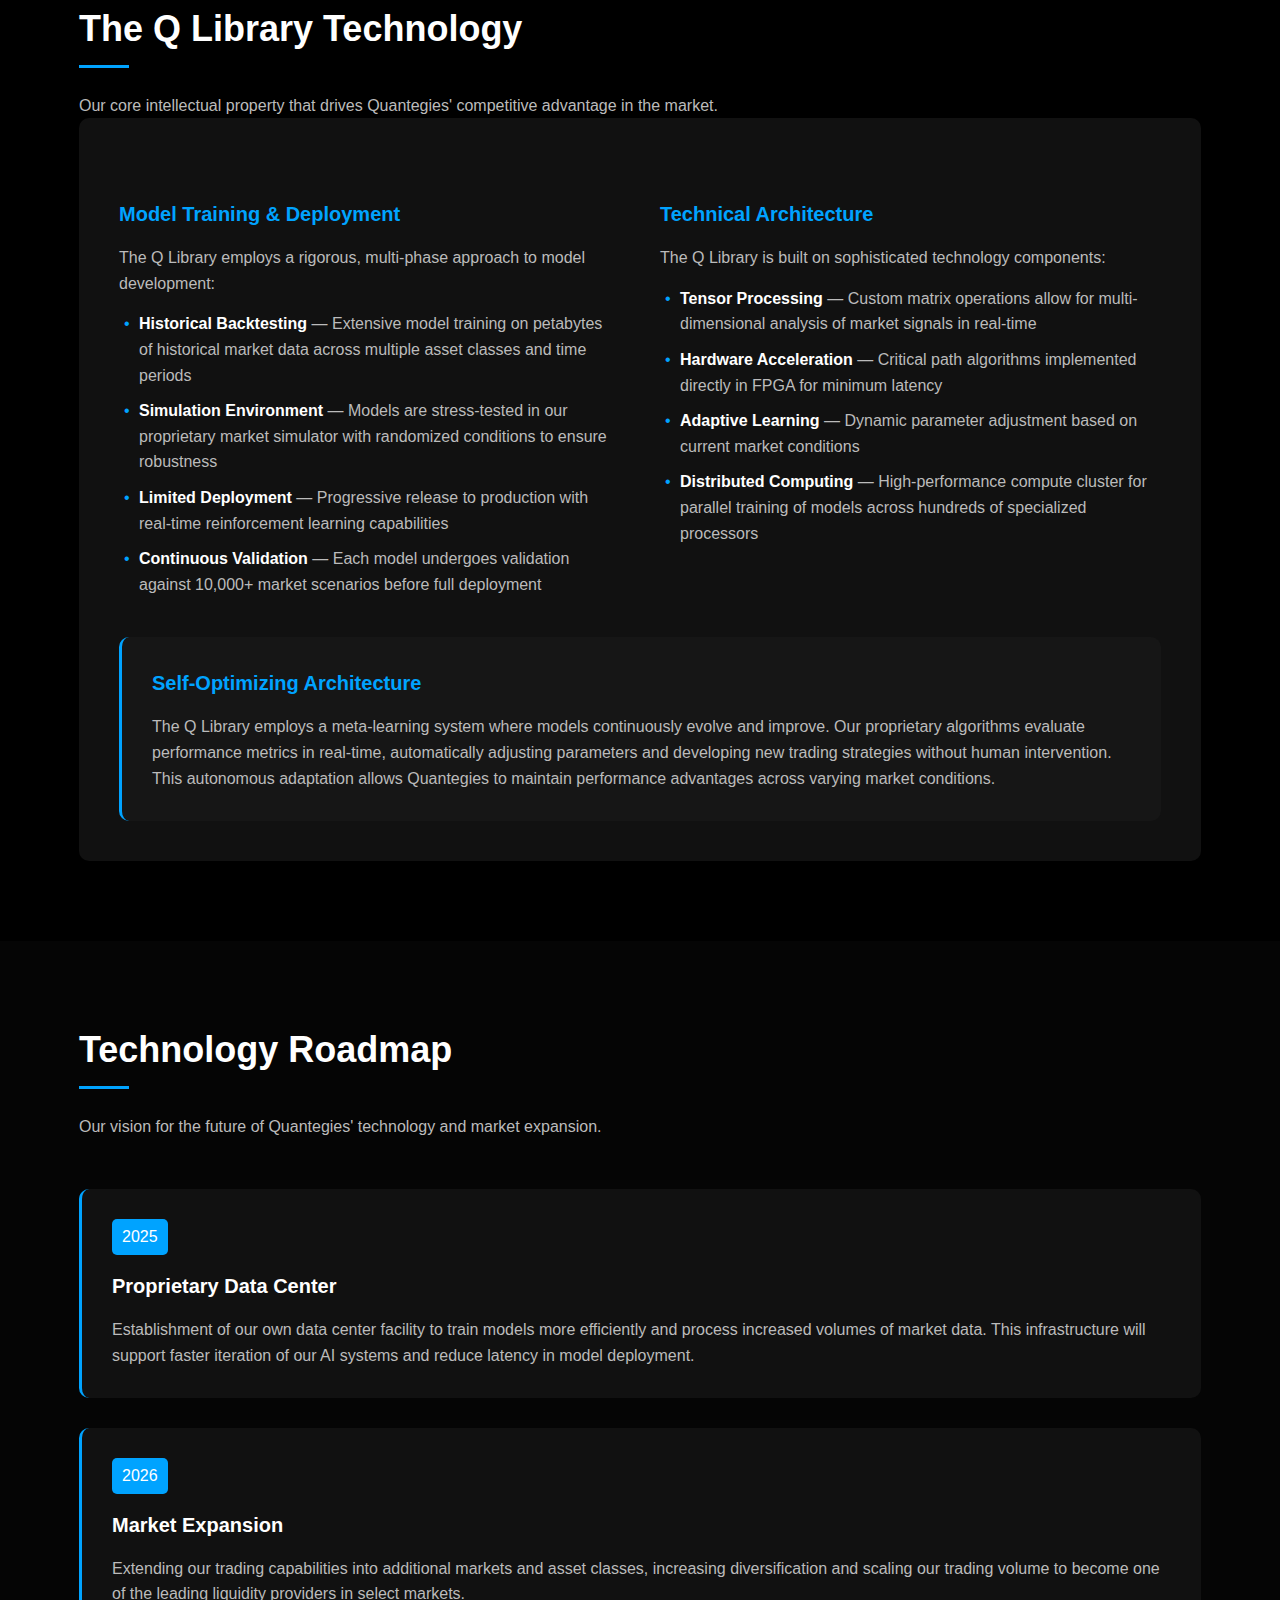
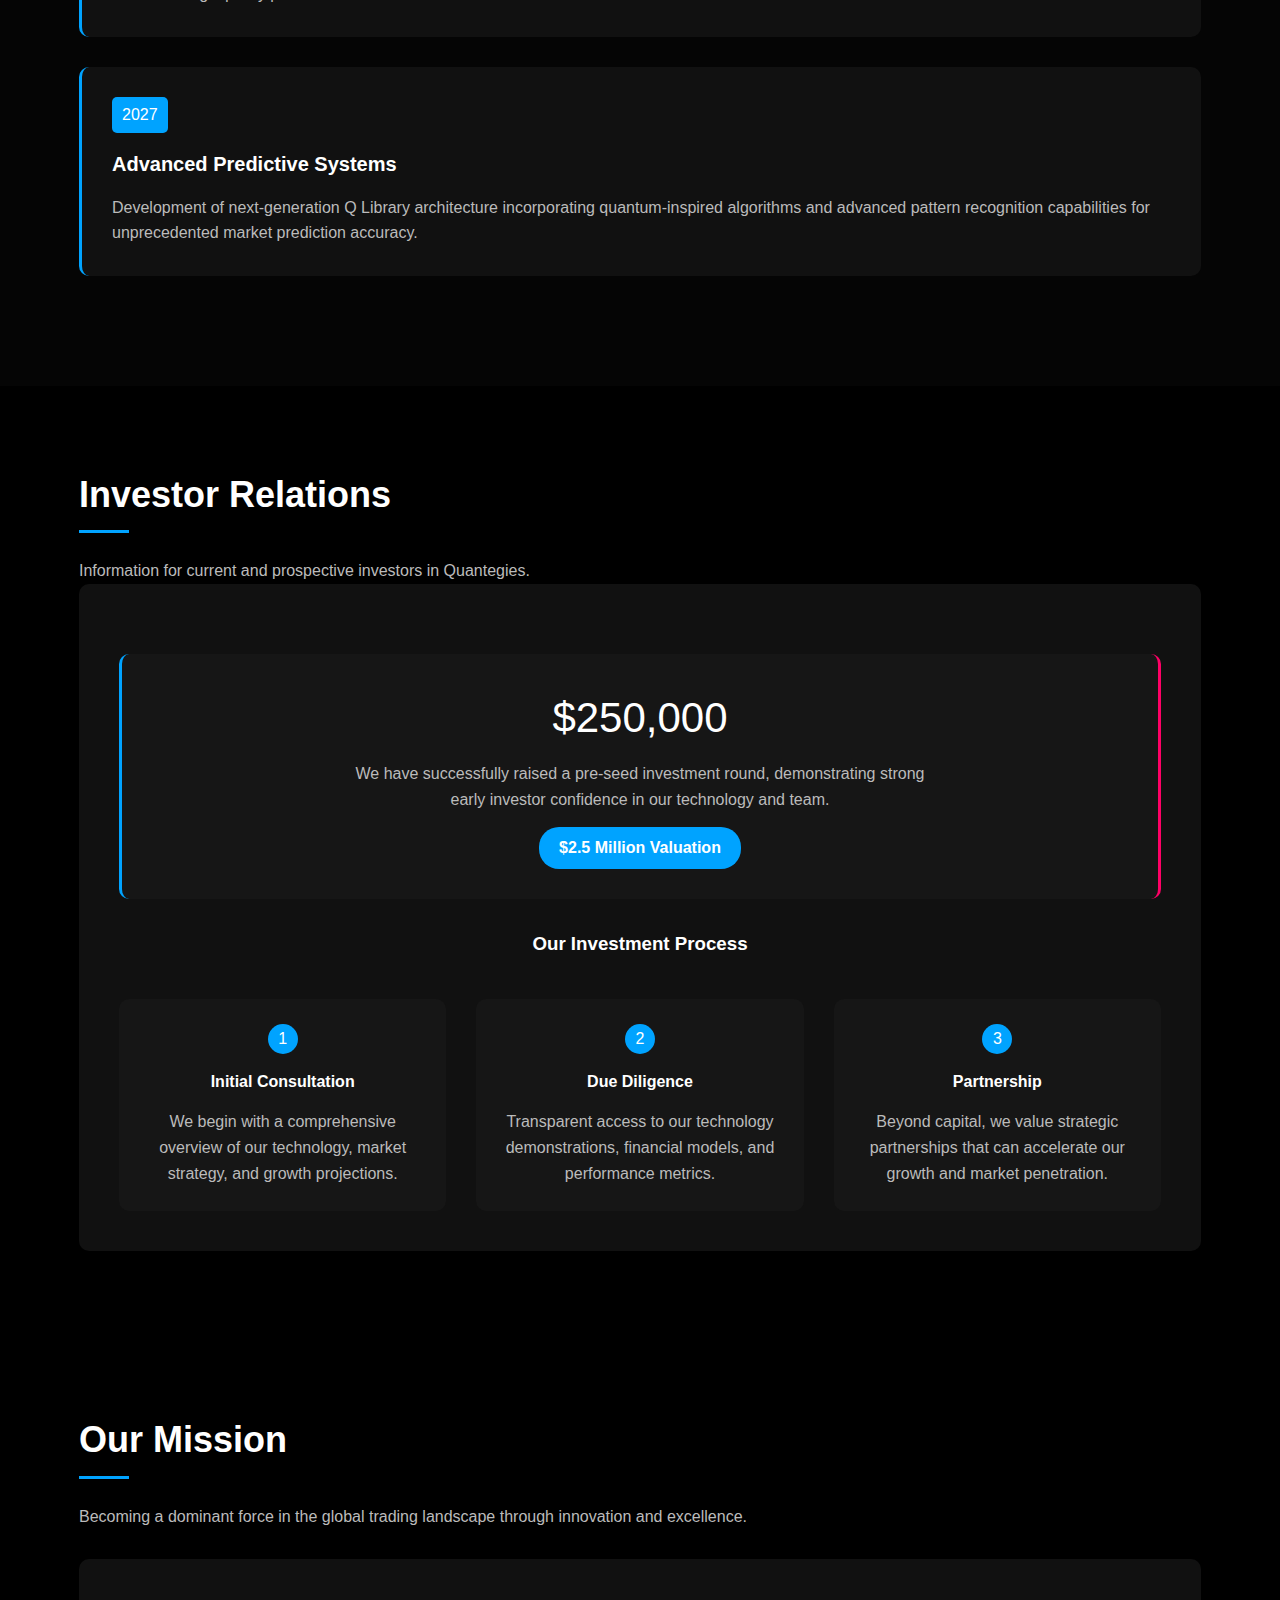
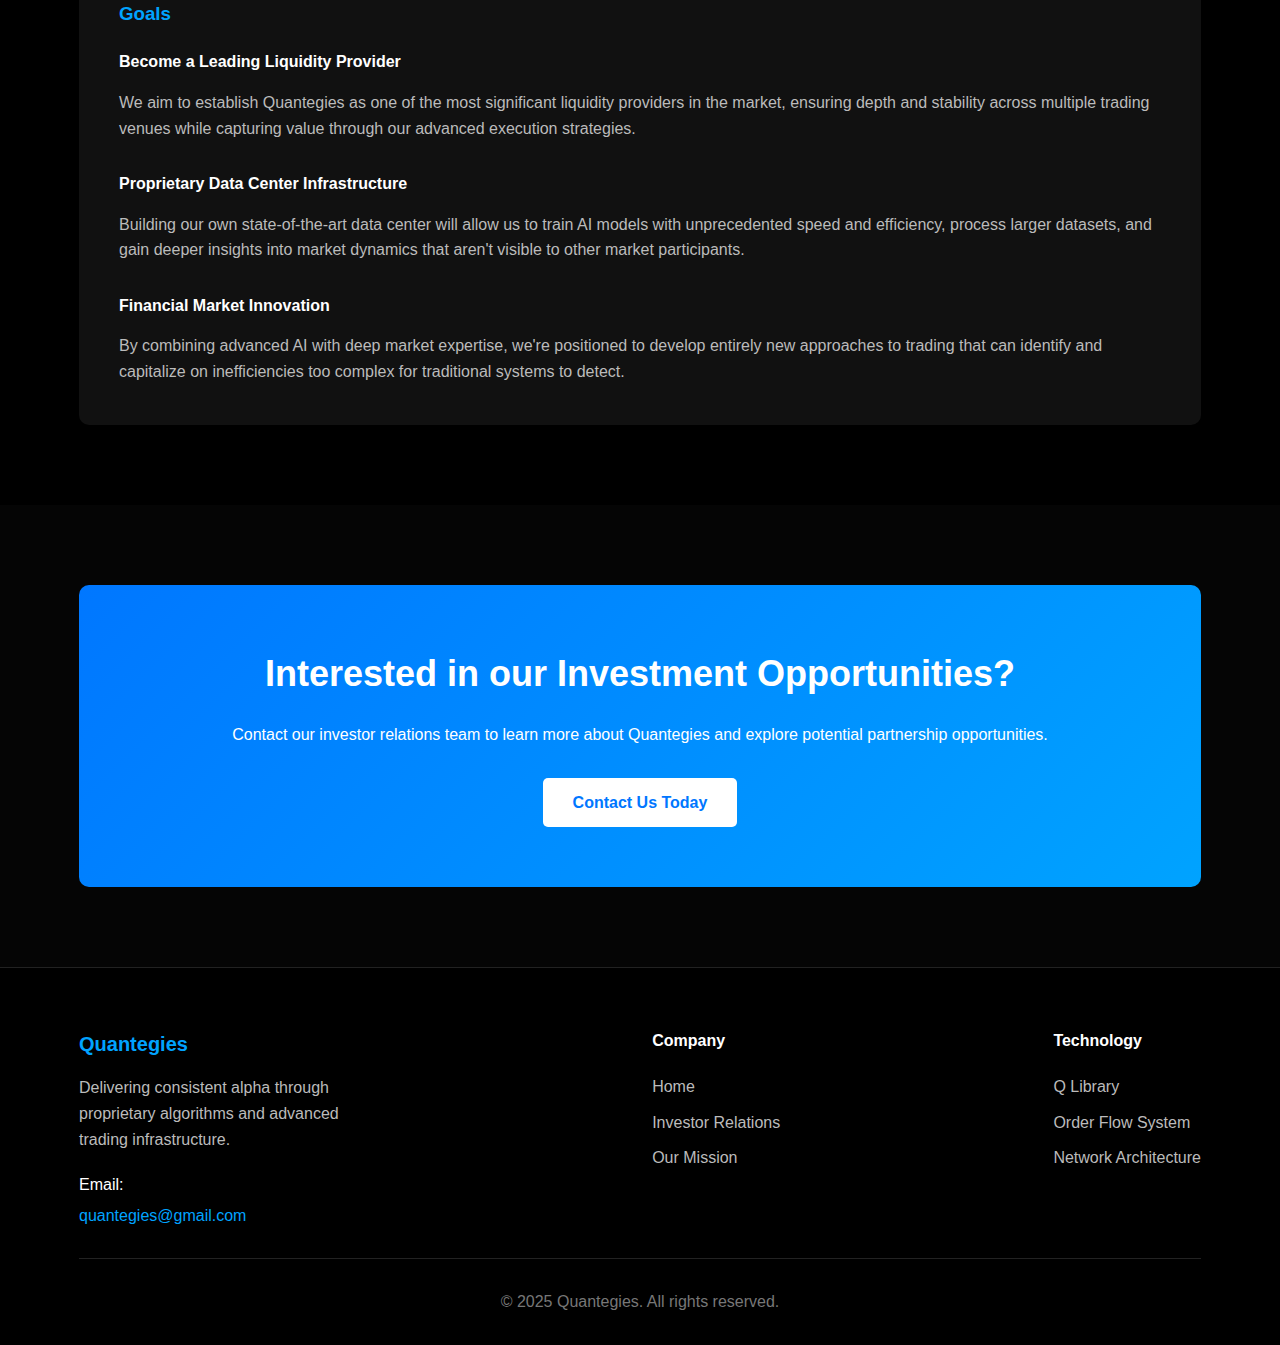
==== commit b980edd4: "Update index.html" ====
--- a/index.html
+++ b/index.html
@@ -610,9 +610,9 @@
             
             <div class="investor-content">
                 <div class="investment-box">
-                    <div class="amount">$300,000</div>
+                    <div class="amount">$250,000</div>
                     <p style="color: #BBBBBB; max-width: 600px; margin: 0 auto;">We have successfully raised a pre-seed investment round, demonstrating strong early investor confidence in our technology and team.</p>
-                    <div class="valuation">$3 Million Valuation</div>
+                    <div class="valuation">$2.5 Million Valuation</div>
                 </div>
                 
                 <h3 style="margin-bottom: 30px;">Our Investment Process</h3>
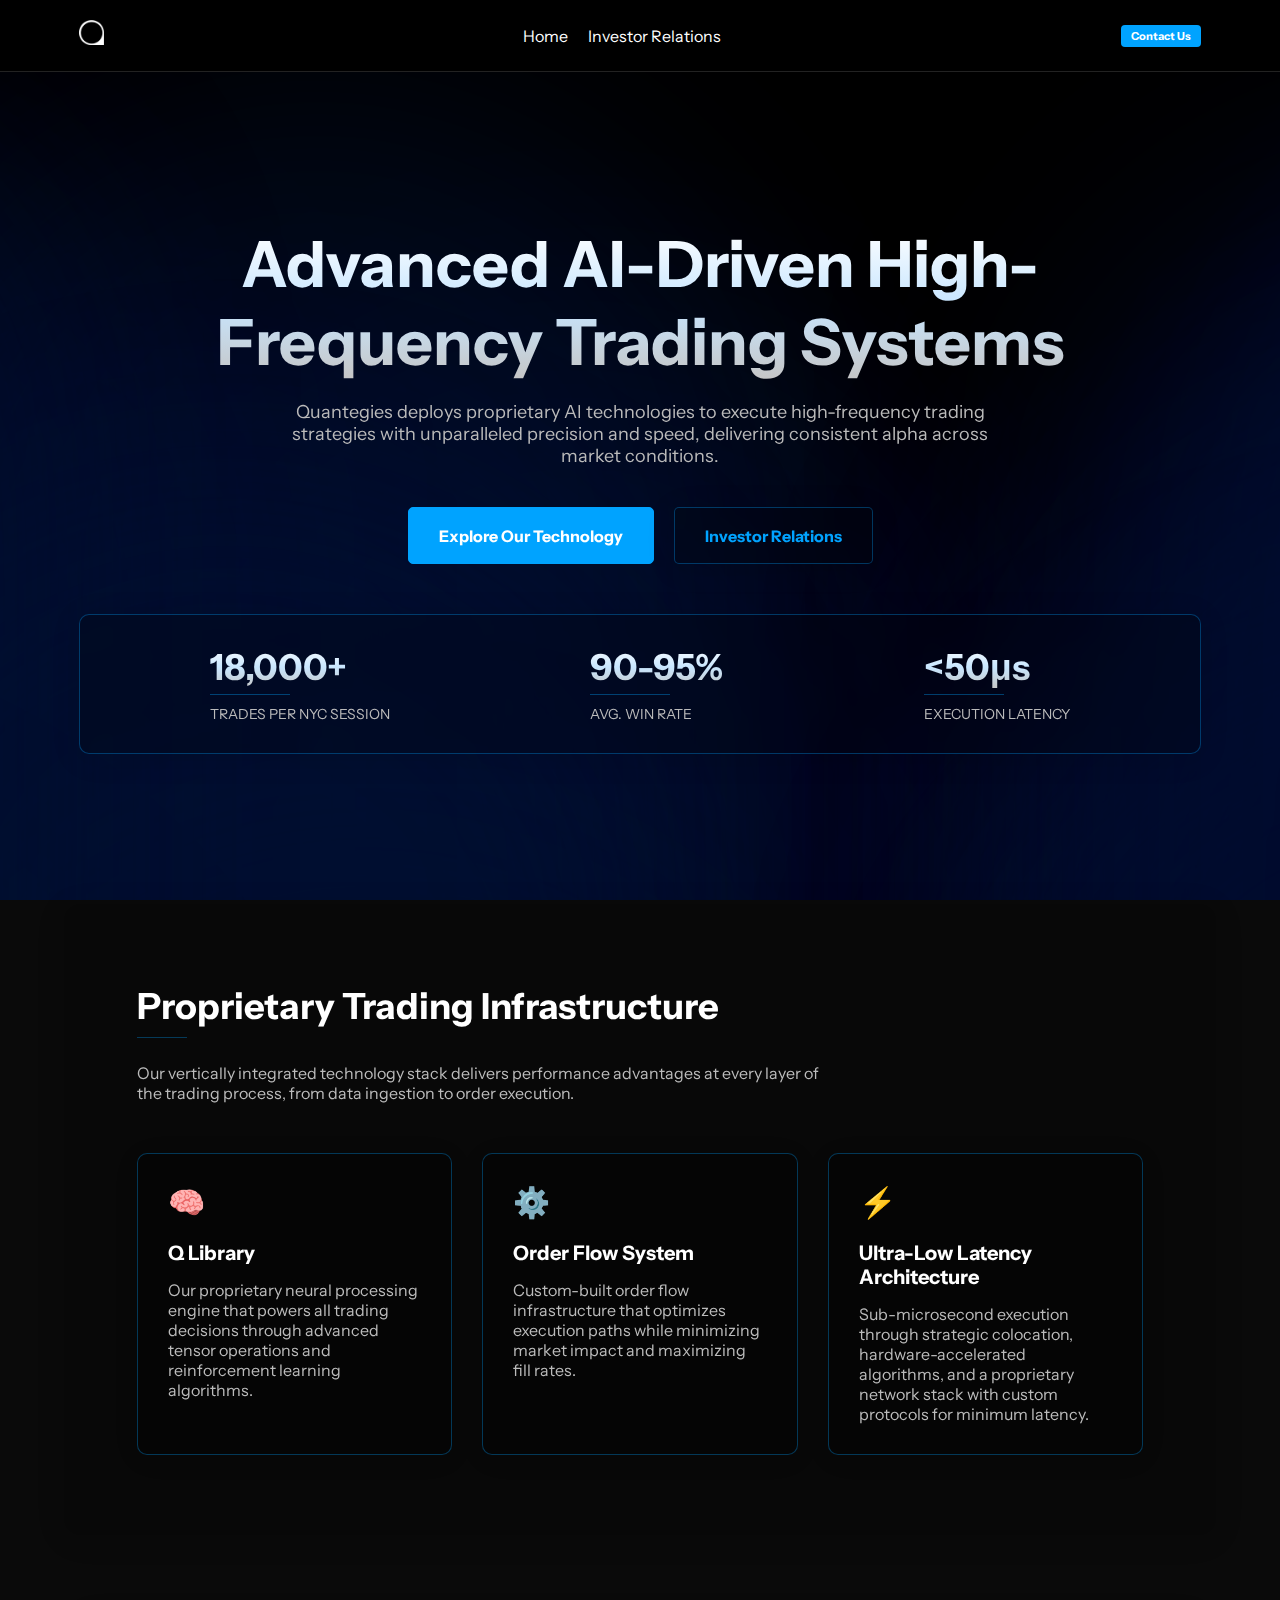
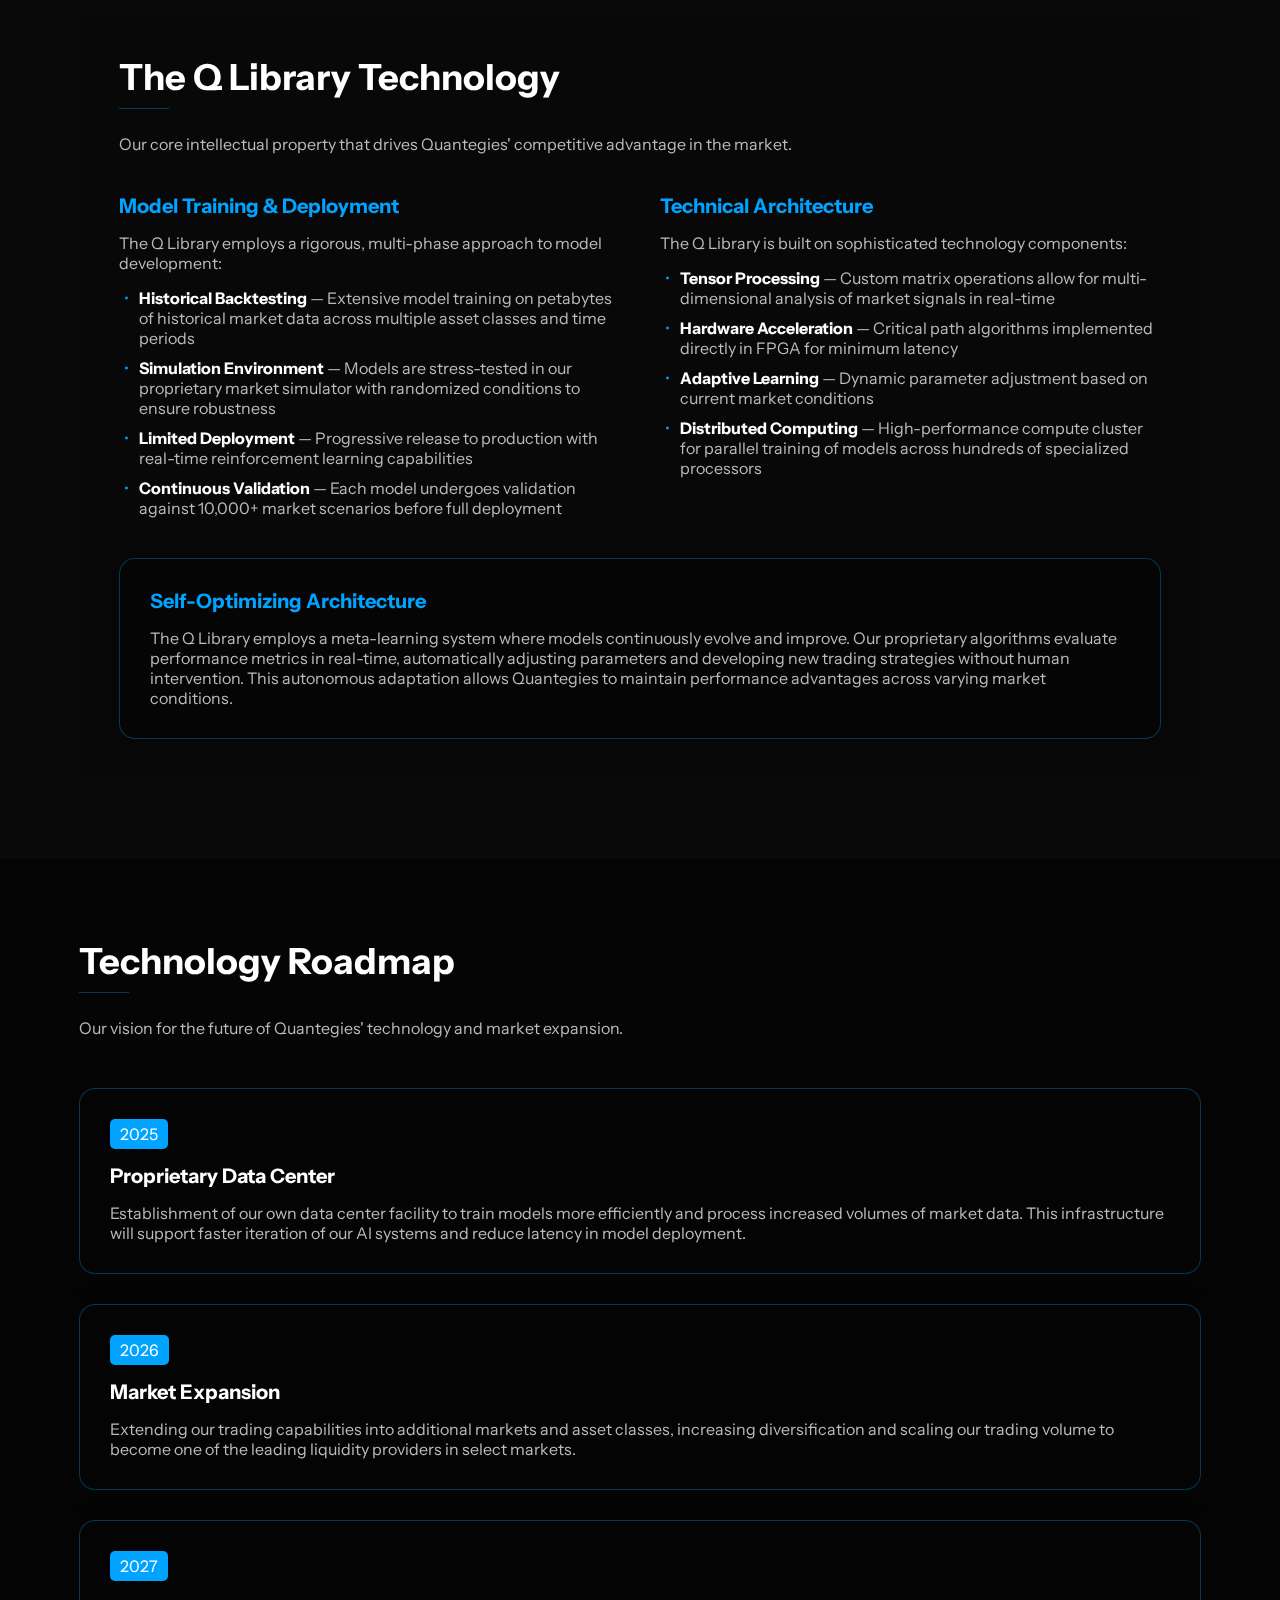
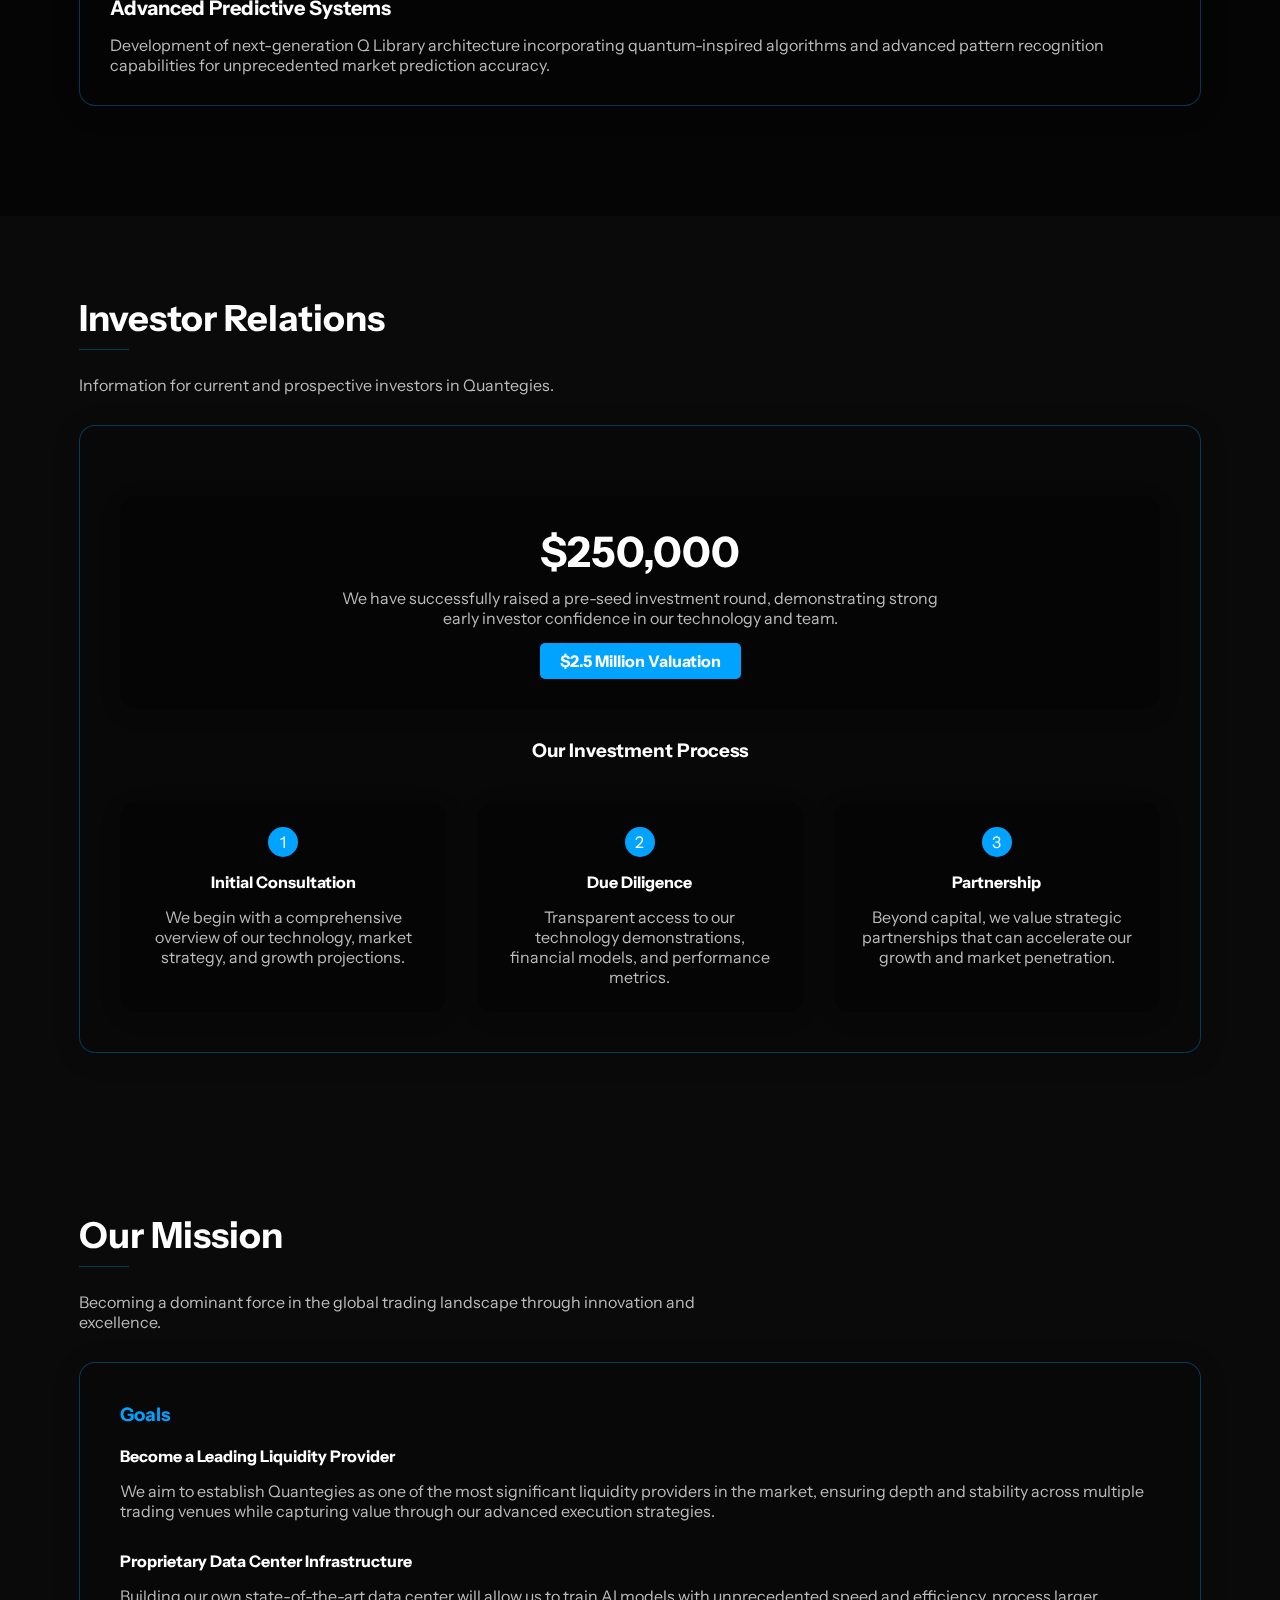
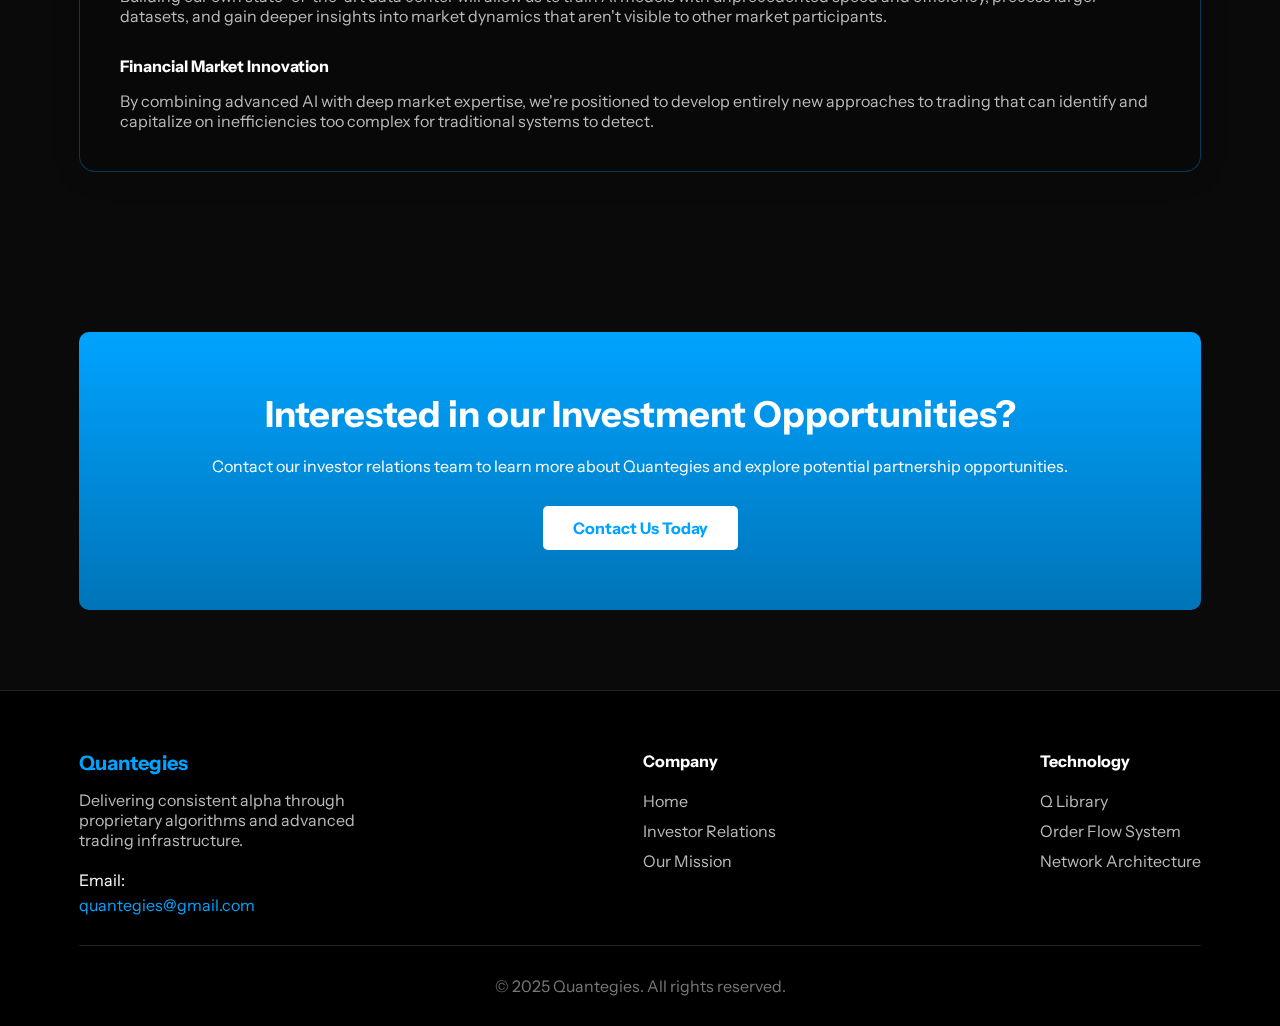
==== commit ae2034a0: "Add files via upload" ====
--- a/index.html
+++ b/index.html
@@ -1,729 +1,364 @@
 <!DOCTYPE html>
 <html lang="en">
+
 <head>
     <meta charset="UTF-8">
     <meta name="viewport" content="width=device-width, initial-scale=1.0">
-    <title>Quantegies | AI-Powered Trading</title>
-    <style>
-        /* Basic reset */
-        * {
-            margin: 0;
-            padding: 0;
-            box-sizing: border-box;
-        }
-        
-        body {
-            font-family: Arial, sans-serif;
-            background: #000000;
-            color: #FFFFFF;
-            line-height: 1.6;
-        }
-        
-        .container {
-            width: 90%;
-            max-width: 1200px;
-            margin: 0 auto;
-            padding: 0 15px;
-        }
-        
-        /* Header */
-        header {
-            background: #000000;
-            padding: 20px 0;
-            position: fixed;
-            width: 100%;
-            z-index: 1000;
-            border-bottom: 1px solid #222222;
-        }
-        
-        .header-container {
-            display: flex;
-            justify-content: space-between;
-            align-items: center;
-        }
-        
-        .logo {
-            color: #00A3FF;
-            font-size: 24px;
-            font-weight: bold;
-            text-decoration: none;
-        }
-        
-        nav ul {
-            display: flex;
-            list-style: none;
-        }
-        
-        nav ul li {
-            margin-left: 20px;
-        }
-        
-        nav ul li a {
-            color: #FFFFFF;
-            text-decoration: none;
-        }
-        
-       .contact-btn {
-    background: #00A3FF;
-    color: #FFFFFF;
-    padding: 4px 10px; /* Reduced padding */
-    border-radius: 4px;
-    text-decoration: none;
-    font-weight: bold;
-    font-size: 11px; /* Added smaller font size */
-}
-        
-        /* Hero Section */
-        .hero {
-            padding: 150px 0 80px;
-            text-align: center;
-        }
-        
-        .hero h1 {
-            font-size: 48px;
-            margin-bottom: 20px;
-            background: linear-gradient(to right, #00A3FF, #0077FF);
-            -webkit-background-clip: text;
-            background-clip: text;
-            color: transparent;
-        }
-        
-        .hero p {
-            font-size: 18px;
-            color: #BBBBBB;
-            max-width: 700px;
-            margin: 0 auto 40px;
-        }
-        
-        .hero-btns {
-            display: flex;
-            justify-content: center;
-            gap: 20px;
-        }
-        
-        .primary-btn {
-            background: #00A3FF;
-            color: #FFFFFF;
-            padding: 12px 30px;
-            border-radius: 5px;
-            text-decoration: none;
-            font-weight: bold;
-        }
-        
-        .secondary-btn {
-            background: transparent;
-            color: #00A3FF;
-            padding: 12px 30px;
-            border-radius: 5px;
-            text-decoration: none;
-            font-weight: bold;
-            border: 2px solid #00A3FF;
-        }
-        
-        .stats-box {
-            background: #111111;
-            margin-top: 50px;
-            padding: 30px;
-            border-radius: 10px;
-            display: flex;
-            justify-content: space-around;
-            border-bottom: 3px solid #00A3FF;
-        }
-        
-        .stat-item {
-            text-align: center;
-        }
-        
-        .stat-number {
-            font-size: 36px;
-            font-weight: bold;
-            color: #00A3FF;
-            margin-bottom: 10px;
-        }
-        
-        .stat-label {
-            color: #BBBBBB;
-            text-transform: uppercase;
-            font-size: 14px;
-        }
-        
-        /* Features Section */
-        .features {
-            padding: 80px 0;
-            background: #050505;
-        }
-        
-        .section-title {
-            font-size: 36px;
-            margin-bottom: 15px;
-            color: #FFFFFF;
-            position: relative;
-            display: inline-block;
-        }
-        
-        .section-title:after {
-            content: '';
-            position: absolute;
-            bottom: -10px;
-            left: 0;
-            width: 50px;
-            height: 3px;
-            background: #00A3FF;
-        }
-        
-        .feature-grid {
-            display: grid;
-            grid-template-columns: repeat(auto-fit, minmax(250px, 1fr));
-            gap: 30px;
-            margin-top: 50px;
-        }
-        
-        .feature-card {
-            background: #111111;
-            padding: 30px;
-            border-radius: 10px;
-            border-left: 3px solid #00A3FF;
-        }
-        
-        .feature-icon {
-            font-size: 30px;
-            color: #00A3FF;
-            margin-bottom: 20px;
-        }
-        
-        .feature-title {
-            font-size: 20px;
-            margin-bottom: 15px;
-        }
-        
-        .feature-description {
-            color: #BBBBBB;
-        }
-        
-        /* Q Library Section */
-        .q-library {
-            padding: 80px 0;
-        }
-        
-        .q-library-box {
-            background: #111111;
-            padding: 40px;
-            border-radius: 10px;
-        }
-        
-        .q-library-grid {
-            display: grid;
-            grid-template-columns: 1fr 1fr;
-            gap: 40px;
-            margin-top: 40px;
-        }
-        
-        .highlight-box {
-            background: #161616;
-            padding: 30px;
-            border-radius: 10px;
-            border-left: 3px solid #00A3FF;
-            margin-top: 30px;
-        }
-        
-        .detail-title {
-            color: #00A3FF;
-            font-size: 20px;
-            margin-bottom: 15px;
-        }
-        
-        ul.detail-list {
-            list-style: none;
-            margin-left: 20px;
-        }
-        
-        ul.detail-list li {
-            margin-bottom: 10px;
-            position: relative;
-            color: #BBBBBB;
-        }
-        
-        ul.detail-list li:before {
-            content: '•';
-            color: #00A3FF;
-            position: absolute;
-            left: -15px;
-        }
-        
-        /* Roadmap Section */
-        .roadmap {
-            padding: 80px 0;
-            background: #050505;
-        }
-        
-        .roadmap-content {
-            margin-top: 50px;
-        }
-        
-        .roadmap-item {
-            background: #111111;
-            padding: 30px;
-            border-radius: 10px;
-            margin-bottom: 30px;
-            border-left: 3px solid #00A3FF;
-        }
-        
-        .roadmap-date {
-            display: inline-block;
-            background: #00A3FF;
-            color: #FFFFFF;
-            padding: 5px 10px;
-            border-radius: 5px;
-            margin-bottom: 15px;
-        }
-        
-        /* Investor Section */
-        .investor {
-            padding: 80px 0;
-        }
-        
-        .investor-content {
-            background: #111111;
-            padding: 40px;
-            border-radius: 10px;
-            text-align: center;
-        }
-        
-        .investment-box {
-            background: #161616;
-            padding: 30px;
-            border-radius: 10px;
-            margin: 30px 0;
-            border-left: 3px solid #00A3FF;
-            border-right: 3px solid #FF0066;
-        }
-        
-        .amount {
-            font-size: 42px;
-            color: #FFFFFF;
-            margin-bottom: 10px;
-        }
-        
-        .valuation {
-            display: inline-block;
-            background: #00A3FF;
-            color: #FFFFFF;
-            padding: 8px 20px;
-            border-radius: 20px;
-            font-weight: bold;
-            margin-top: 15px;
-        }
-        
-        .process-grid {
-            display: grid;
-            grid-template-columns: repeat(auto-fit, minmax(200px, 1fr));
-            gap: 30px;
-            margin-top: 40px;
-        }
-        
-        .process-item {
-            background: #161616;
-            padding: 25px;
-            border-radius: 10px;
-            text-align: center;
-        }
-        
-        .process-number {
-            display: inline-block;
-            width: 30px;
-            height: 30px;
-            line-height: 30px;
-            background: #00A3FF;
-            color: #FFFFFF;
-            border-radius: 50%;
-            margin-bottom: 15px;
-        }
-        
-        /* CTA Section */
-        .cta {
-            padding: 80px 0;
-            background: #050505;
-        }
-        
-        .cta-box {
-            background: linear-gradient(135deg, #0077FF, #00A3FF);
-            padding: 60px;
-            border-radius: 10px;
-            text-align: center;
-            color: #FFFFFF;
-        }
-        
-        .cta-title {
-            font-size: 36px;
-            margin-bottom: 20px;
-        }
-        
-        .cta-btn {
-            display: inline-block;
-            background: #FFFFFF;
-            color: #0077FF;
-            padding: 12px 30px;
-            border-radius: 5px;
-            text-decoration: none;
-            font-weight: bold;
-            margin-top: 30px;
-        }
-        
-        /* Footer */
-        footer {
-            padding: 60px 0 30px;
-            background: #000000;
-            border-top: 1px solid #222222;
-        }
-        
-        .footer-content {
-            display: flex;
-            justify-content: space-between;
-            margin-bottom: 30px;
-        }
-        
-        .footer-logo {
-            color: #00A3FF;
-            font-size: 20px;
-            font-weight: bold;
-            margin-bottom: 15px;
-        }
-        
-        .footer-description {
-            max-width: 300px;
-            color: #BBBBBB;
-            margin-bottom: 20px;
-        }
-        
-        .footer-email {
-            color: #00A3FF;
-            text-decoration: none;
-        }
-        
-        .footer-column h4 {
-            color: #FFFFFF;
-            margin-bottom: 20px;
-        }
-        
-        .footer-column ul {
-            list-style: none;
-        }
-        
-        .footer-column ul li {
-            margin-bottom: 10px;
-        }
-        
-        .footer-column ul li a {
-            color: #BBBBBB;
-            text-decoration: none;
-        }
-        
-        .copyright {
-            text-align: center;
-            padding-top: 30px;
-            border-top: 1px solid #222222;
-            color: #777777;
-        }
-        
-        /* Responsive */
-        @media (max-width: 768px) {
-            .hero h1 {
-                font-size: 36px;
-            }
-            
-            .hero-btns {
-                flex-direction: column;
-                align-items: center;
-            }
-            
-            .stats-box {
-                flex-direction: column;
-                gap: 30px;
-            }
-            
-            .q-library-grid {
-                grid-template-columns: 1fr;
-            }
-            
-            .section-title:after {
-                left: 50%;
-                transform: translateX(-50%);
-            }
-            
-            .section-title {
-                display: block;
-                text-align: center;
-            }
-            
-            .footer-content {
-                flex-direction: column;
-                gap: 30px;
-            }
-        }
-    </style>
+    <title>Quantegies - AI-Driven High-Frequency Trading Systems</title>
+    <link rel="preconnect" href="https://fonts.googleapis.com">
+<link rel="preconnect" href="https://fonts.gstatic.com" crossorigin>
+<link href="https://fonts.googleapis.com/css2?family=Instrument+Sans:wght@400..700&display=swap" rel="stylesheet">
+    <link rel="stylesheet" href="./index.css">
 </head>
+
 <body>
-    <!-- Header -->
-    <header>
-        <div class="container header-container">
-            <a href="#" class="logo">Quantegies</a>
-            <nav>
-                <ul>
-                    <li><a href="#">Home</a></li>
-                    <li><a href="#investor">Investor Relations</a></li>
-                </ul>
-            </nav>
-            <a href="mailto:quantegies@gmail.com" class="contact-btn">Contact Us</a>
-        </div>
-    </header>
-
-    <!-- Hero Section -->
-    <section class="hero">
-        <div class="container">
-            <h1>Advanced AI-Driven High-Frequency Trading Systems</h1>
-            <p>Quantegies deploys proprietary AI technologies to execute high-frequency trading strategies with unparalleled precision and speed, delivering consistent alpha across market conditions.</p>
-            
-            <div class="hero-btns">
-                <a href="#q-library" class="primary-btn">Explore Our Technology</a>
-                <a href="#investor" class="secondary-btn">Investor Relations</a>
-            </div>
-            
-            <div class="stats-box">
-                <div class="stat-item">
-                    <div class="stat-number">18,000+</div>
-                    <div class="stat-label">Trades Per NYC Session</div>
-                </div>
-                <div class="stat-item">
-                    <div class="stat-number">&lt;50μs</div>
-                    <div class="stat-label">Execution Latency</div>
-                </div>
-            </div>
-        </div>
-    </section>
-
-    <!-- Features Section -->
-    <section class="features">
-        <div class="container">
-            <h2 class="section-title">Proprietary Trading Infrastructure</h2>
-            <p style="color: #BBBBBB; max-width: 700px; margin-top: 20px;">Our vertically integrated technology stack delivers performance advantages at every layer of the trading process, from data ingestion to order execution.</p>
-            
-            <div class="feature-grid">
-                <div class="feature-card">
-                    <div class="feature-icon">🧠</div>
-                    <h3 class="feature-title">Q Library</h3>
-                    <p class="feature-description">Our proprietary neural processing engine that powers all trading decisions through advanced tensor operations and reinforcement learning algorithms.</p>
-                </div>
-                
-                <div class="feature-card">
-                    <div class="feature-icon">⚙️</div>
-                    <h3 class="feature-title">Order Flow System</h3>
-                    <p class="feature-description">Custom-built order flow infrastructure that optimizes execution paths while minimizing market impact and maximizing fill rates.</p>
-                </div>
-                
-                <div class="feature-card">
-                    <div class="feature-icon">⚡</div>
-                    <h3 class="feature-title">Ultra-Low Latency</h3>
-                    <p class="feature-description">Sub-microsecond execution capabilities through strategic colocation and hardware-accelerated trading algorithms.</p>
-                </div>
-                
-                <div class="feature-card">
-                    <div class="feature-icon">🔌</div>
-                    <h3 class="feature-title">Network Architecture</h3>
-                    <p class="feature-description">Proprietary network stack designed specifically for HFT environments, with dedicated hardware and custom protocols for minimum latency.</p>
-                </div>
-            </div>
-        </div>
-    </section>
-
-    <!-- Q Library Section -->
-    <section class="q-library" id="q-library">
-        <div class="container">
-            <h2 class="section-title">The Q Library Technology</h2>
-            <p style="color: #BBBBBB; max-width: 700px; margin-top: 20px;">Our core intellectual property that drives Quantegies' competitive advantage in the market.</p>
-            
-            <div class="q-library-box">
-                <div class="q-library-grid">
-                    <div>
-                        <h3 class="detail-title">Model Training & Deployment</h3>
-                        <p style="color: #BBBBBB; margin-bottom: 15px;">The Q Library employs a rigorous, multi-phase approach to model development:</p>
-                        <ul class="detail-list">
-                            <li><strong style="color: #FFFFFF;">Historical Backtesting</strong> — Extensive model training on petabytes of historical market data across multiple asset classes and time periods</li>
-                            <li><strong style="color: #FFFFFF;">Simulation Environment</strong> — Models are stress-tested in our proprietary market simulator with randomized conditions to ensure robustness</li>
-                            <li><strong style="color: #FFFFFF;">Limited Deployment</strong> — Progressive release to production with real-time reinforcement learning capabilities</li>
-                            <li><strong style="color: #FFFFFF;">Continuous Validation</strong> — Each model undergoes validation against 10,000+ market scenarios before full deployment</li>
-                        </ul>
-                    </div>
-                    
-                    <div>
-                        <h3 class="detail-title">Technical Architecture</h3>
-                        <p style="color: #BBBBBB; margin-bottom: 15px;">The Q Library is built on sophisticated technology components:</p>
-                        <ul class="detail-list">
-                            <li><strong style="color: #FFFFFF;">Tensor Processing</strong> — Custom matrix operations allow for multi-dimensional analysis of market signals in real-time</li>
-                            <li><strong style="color: #FFFFFF;">Hardware Acceleration</strong> — Critical path algorithms implemented directly in FPGA for minimum latency</li>
-                            <li><strong style="color: #FFFFFF;">Adaptive Learning</strong> — Dynamic parameter adjustment based on current market conditions</li>
-                            <li><strong style="color: #FFFFFF;">Distributed Computing</strong> — High-performance compute cluster for parallel training of models across hundreds of specialized processors</li>
-                        </ul>
-                    </div>
-                </div>
-                
-                <div class="highlight-box">
-                    <h3 class="detail-title">Self-Optimizing Architecture</h3>
-                    <p style="color: #BBBBBB;">The Q Library employs a meta-learning system where models continuously evolve and improve. Our proprietary algorithms evaluate performance metrics in real-time, automatically adjusting parameters and developing new trading strategies without human intervention. This autonomous adaptation allows Quantegies to maintain performance advantages across varying market conditions.</p>
-                </div>
-            </div>
-        </div>
-    </section>
-
-    <!-- Roadmap Section -->
-    <section class="roadmap">
-        <div class="container">
-            <h2 class="section-title">Technology Roadmap</h2>
-            <p style="color: #BBBBBB; max-width: 700px; margin-top: 20px;">Our vision for the future of Quantegies' technology and market expansion.</p>
-            
-            <div class="roadmap-content">
-                <div class="roadmap-item">
-                    <div class="roadmap-date">2025</div>
-                    <h3 class="feature-title">Proprietary Data Center</h3>
-                    <p style="color: #BBBBBB;">Establishment of our own data center facility to train models more efficiently and process increased volumes of market data. This infrastructure will support faster iteration of our AI systems and reduce latency in model deployment.</p>
-                </div>
-                
-                <div class="roadmap-item">
-                    <div class="roadmap-date">2026</div>
-                    <h3 class="feature-title">Market Expansion</h3>
-                    <p style="color: #BBBBBB;">Extending our trading capabilities into additional markets and asset classes, increasing diversification and scaling our trading volume to become one of the leading liquidity providers in select markets.</p>
-                </div>
-                
-                <div class="roadmap-item">
-                    <div class="roadmap-date">2027</div>
-                    <h3 class="feature-title">Advanced Predictive Systems</h3>
-                    <p style="color: #BBBBBB;">Development of next-generation Q Library architecture incorporating quantum-inspired algorithms and advanced pattern recognition capabilities for unprecedented market prediction accuracy.</p>
-                </div>
-            </div>
-        </div>
-    </section>
-
-    <!-- Investor Section -->
-    <section class="investor" id="investor">
-        <div class="container">
-            <h2 class="section-title">Investor Relations</h2>
-            <p style="color: #BBBBBB; max-width: 700px; margin-top: 20px;">Information for current and prospective investors in Quantegies.</p>
-            
-            <div class="investor-content">
-                <div class="investment-box">
-                    <div class="amount">$250,000</div>
-                    <p style="color: #BBBBBB; max-width: 600px; margin: 0 auto;">We have successfully raised a pre-seed investment round, demonstrating strong early investor confidence in our technology and team.</p>
-                    <div class="valuation">$2.5 Million Valuation</div>
-                </div>
-                
-                <h3 style="margin-bottom: 30px;">Our Investment Process</h3>
-                <div class="process-grid">
-                    <div class="process-item">
-                        <div class="process-number">1</div>
-                        <h4 style="margin-bottom: 15px;">Initial Consultation</h4>
-                        <p style="color: #BBBBBB;">We begin with a comprehensive overview of our technology, market strategy, and growth projections.</p>
-                    </div>
-                    
-                    <div class="process-item">
-                        <div class="process-number">2</div>
-                        <h4 style="margin-bottom: 15px;">Due Diligence</h4>
-                        <p style="color: #BBBBBB;">Transparent access to our technology demonstrations, financial models, and performance metrics.</p>
-                    </div>
-                    
-                    <div class="process-item">
-                        <div class="process-number">3</div>
-                        <h4 style="margin-bottom: 15px;">Partnership</h4>
-                        <p style="color: #BBBBBB;">Beyond capital, we value strategic partnerships that can accelerate our growth and market penetration.</p>
-                    </div>
-                </div>
-            </div>
-        </div>
-    </section>
-
-    <!-- About Mission Section -->
-    <section class="investor">
-        <div class="container">
-            <h2 class="section-title">Our Mission</h2>
-            <p style="color: #BBBBBB; max-width: 700px; margin-top: 20px; margin-bottom: 30px;">Becoming a dominant force in the global trading landscape through innovation and excellence.</p>
-            
-            <div class="investor-content" style="text-align: left;">
-                <h3 style="margin-bottom: 20px; color: #00A3FF;">Goals</h3>
-                
-                <div style="margin-bottom: 30px;">
-                    <h4 style="margin-bottom: 15px;">Become a Leading Liquidity Provider</h4>
-                    <p style="color: #BBBBBB;">We aim to establish Quantegies as one of the most significant liquidity providers in the market, ensuring depth and stability across multiple trading venues while capturing value through our advanced execution strategies.</p>
-                </div>
-                
-                <div style="margin-bottom: 30px;">
-                    <h4 style="margin-bottom: 15px;">Proprietary Data Center Infrastructure</h4>
-                    <p style="color: #BBBBBB;">Building our own state-of-the-art data center will allow us to train AI models with unprecedented speed and efficiency, process larger datasets, and gain deeper insights into market dynamics that aren't visible to other market participants.</p>
-                </div>
-                
-                <div>
-                    <h4 style="margin-bottom: 15px;">Financial Market Innovation</h4>
-                    <p style="color: #BBBBBB;">By combining advanced AI with deep market expertise, we're positioned to develop entirely new approaches to trading that can identify and capitalize on inefficiencies too complex for traditional systems to detect.</p>
-                </div>
-            </div>
-        </div>
-    </section>
-
-    <!-- CTA Section -->
-    <section class="cta">
-        <div class="container">
-            <div class="cta-box">
-                <h2 class="cta-title">Interested in our Investment Opportunities?</h2>
-                <p>Contact our investor relations team to learn more about Quantegies and explore potential partnership opportunities.</p>
-                <a href="mailto:quantegies@gmail.com" class="cta-btn">Contact Us Today</a>
-            </div>
-        </div>
-    </section>
-
-    <!-- Footer -->
-    <footer>
-        <div class="container">
-            <div class="footer-content">
-                <div>
-                    <div class="footer-logo">Quantegies</div>
-                    <p class="footer-description">Delivering consistent alpha through proprietary algorithms and advanced trading infrastructure.</p>
-                    <p style="color: #FFFFFF; margin-bottom: 5px;">Email:</p>
-                    <a href="mailto:quantegies@gmail.com" class="footer-email">quantegies@gmail.com</a>
-                </div>
-                
-                <div class="footer-column">
-                    <h4>Company</h4>
+    <div class="background">
+        <span></span>
+   <span></span>
+   <span></span>
+   <span></span>
+   <span></span>
+   <span></span>
+   <span></span>
+   <span></span>
+   <span></span>
+   <span></span>
+   <span></span>
+   <span></span>
+   <span></span>
+   <span></span>
+   <span></span>
+   <span></span>
+   <span></span>
+   <span></span>
+   <span></span>
+   <span></span>
+   <span></span>
+   <span></span>
+   <span></span>
+   <span></span>
+   <span></span>
+   <span></span>
+   <span></span>
+   <span></span>
+   <span></span>
+   <span></span>
+   <span></span>
+   <span></span>
+   <span></span>
+   <span></span>
+   <span></span>
+   <span></span>
+   <span></span>
+    </div>
+    <div class="content">
+        <!-- Header -->
+        <header>
+            <div class="container header-container">
+                <a href="#" class="logo"><img src="./Quantegies signature.png" height="25px" alt=""></a>
+                <nav>
                     <ul>
                         <li><a href="#">Home</a></li>
                         <li><a href="#investor">Investor Relations</a></li>
-                        <li><a href="#">Our Mission</a></li>
                     </ul>
-                </div>
-                
-                <div class="footer-column">
-                    <h4>Technology</h4>
-                    <ul>
-                        <li><a href="#q-library">Q Library</a></li>
-                        <li><a href="#">Order Flow System</a></li>
-                        <li><a href="#">Network Architecture</a></li>
-                    </ul>
-                </div>
-            </div>
-            
-            <div class="copyright">
-                © 2025 Quantegies. All rights reserved.
-            </div>
-        </div>
-    </footer>
+                </nav>
+                <a href="mailto:quantegies@gmail.com" class="contact-btn">Contact Us</a>
+            </div>
+        </header>
+
+        <!-- Hero Section -->
+        <section class="hero">
+            <div class="container">
+                <h1>Advanced AI-Driven High-Frequency Trading Systems</h1>
+                <p>Quantegies deploys proprietary AI technologies to execute high-frequency trading strategies with
+                    unparalleled precision and speed, delivering consistent alpha across market conditions.</p>
+
+                <div class="hero-btns">
+                    <a href="#q-library" class="primary-btn">Explore Our Technology</a>
+                    <a href="#investor" class="secondary-btn">Investor Relations</a>
+                </div>
+
+                <div class="stats-box">
+                    <div class="stat-item">
+                        <div class="stat-number">18,000+</div>
+                        <div class="divider"></div>
+                        <div class="stat-label">Trades Per NYC Session</div>
+                    </div>
+                    <div class="stat-item">
+                        <div class="stat-number">90-95%</div>
+                        <div class="divider"></div>
+                        <div class="stat-label">Avg. Win Rate</div>
+                    </div>
+                    <div class="stat-item">
+                        <div class="stat-number">&lt;50μs</div>
+                        <div class="divider"></div>
+                        <div class="stat-label">Execution Latency</div>
+                    </div>
+                </div>
+            </div>
+        </section>
+
+        <!-- Features Section -->
+        <section class="features">
+            <div class="container">
+                <h2 class="section-title">Proprietary Trading Infrastructure</h2>
+                <p style="color: #BBBBBB; max-width: 700px; margin-top: 20px;">Our vertically integrated technology
+                    stack delivers performance advantages at every layer of the trading process, from data ingestion to
+                    order execution.</p>
+
+                <div class="feature-grid">
+                    <div class="feature-card">
+                        <div class="feature-icon">🧠</div>
+                        <h3 class="feature-title">Q Library</h3>
+                        <p class="feature-description">Our proprietary neural processing engine that powers all trading
+                            decisions through advanced tensor operations and reinforcement learning algorithms.</p>
+                    </div>
+
+                    <div class="feature-card">
+                        <div class="feature-icon">⚙️</div>
+                        <h3 class="feature-title">Order Flow System</h3>
+                        <p class="feature-description">Custom-built order flow infrastructure that optimizes execution
+                            paths while minimizing market impact and maximizing fill rates.</p>
+                    </div>
+
+                    <div class="feature-card">
+                        <div class="feature-icon">⚡</div>
+                        <h3 class="feature-title">Ultra-Low Latency Architecture</h3>
+                        <p class="feature-description">Sub-microsecond execution through strategic colocation, hardware-accelerated algorithms, and a proprietary network stack with custom protocols for minimum latency.</p>
+                    </div>
+                </div>
+            </div>
+        </section>
+
+        <!-- Q Library Section -->
+        <section class="q-library" id="q-library">
+            <div class="container">
+                <div class="q-library-box">
+                    <h2 class="section-title">The Q Library Technology</h2>
+                <p style="color: #BBBBBB; max-width: 700px; margin-top: 20px;">Our core intellectual property that
+                    drives Quantegies' competitive advantage in the market.</p>
+                    <div class="q-library-grid">
+                        <div>
+                            <h3 class="detail-title">Model Training & Deployment</h3>
+                            <p style="color: #BBBBBB; margin-bottom: 15px;">The Q Library employs a rigorous,
+                                multi-phase approach to model development:</p>
+                            <ul class="detail-list">
+                                <li><strong style="color: #FFFFFF;">Historical Backtesting</strong> — Extensive model
+                                    training on petabytes of historical market data across multiple asset classes and
+                                    time periods</li>
+                                <li><strong style="color: #FFFFFF;">Simulation Environment</strong> — Models are
+                                    stress-tested in our proprietary market simulator with randomized conditions to
+                                    ensure robustness</li>
+                                <li><strong style="color: #FFFFFF;">Limited Deployment</strong> — Progressive release to
+                                    production with real-time reinforcement learning capabilities</li>
+                                <li><strong style="color: #FFFFFF;">Continuous Validation</strong> — Each model
+                                    undergoes validation against 10,000+ market scenarios before full deployment</li>
+                            </ul>
+                        </div>
+
+                        <div>
+                            <h3 class="detail-title">Technical Architecture</h3>
+                            <p style="color: #BBBBBB; margin-bottom: 15px;">The Q Library is built on sophisticated
+                                technology components:</p>
+                            <ul class="detail-list">
+                                <li><strong style="color: #FFFFFF;">Tensor Processing</strong> — Custom matrix
+                                    operations allow for multi-dimensional analysis of market signals in real-time</li>
+                                <li><strong style="color: #FFFFFF;">Hardware Acceleration</strong> — Critical path
+                                    algorithms implemented directly in FPGA for minimum latency</li>
+                                <li><strong style="color: #FFFFFF;">Adaptive Learning</strong> — Dynamic parameter
+                                    adjustment based on current market conditions</li>
+                                <li><strong style="color: #FFFFFF;">Distributed Computing</strong> — High-performance
+                                    compute cluster for parallel training of models across hundreds of specialized
+                                    processors</li>
+                            </ul>
+                        </div>
+                    </div>
+
+                    <div class="highlight-box">
+                        <h3 class="detail-title">Self-Optimizing Architecture</h3>
+                        <p style="color: #BBBBBB;">The Q Library employs a meta-learning system where models
+                            continuously evolve and improve. Our proprietary algorithms evaluate performance metrics in
+                            real-time, automatically adjusting parameters and developing new trading strategies without
+                            human intervention. This autonomous adaptation allows Quantegies to maintain performance
+                            advantages across varying market conditions.</p>
+                    </div>
+                </div>
+            </div>
+        </section>
+
+        <!-- Roadmap Section -->
+        <section class="roadmap">
+            <div class="container">
+                <h2 class="section-title">Technology Roadmap</h2>
+                <p style="color: #BBBBBB; max-width: 700px; margin-top: 20px;">Our vision for the future of Quantegies'
+                    technology and market expansion.</p>
+
+                <div class="roadmap-content">
+                    <div class="roadmap-item">
+                        <div class="roadmap-date">2025</div>
+                        <h3 class="feature-title">Proprietary Data Center</h3>
+                        <p style="color: #BBBBBB;">Establishment of our own data center facility to train models more
+                            efficiently and process increased volumes of market data. This infrastructure will support
+                            faster iteration of our AI systems and reduce latency in model deployment.</p>
+                    </div>
+
+                    <div class="roadmap-item">
+                        <div class="roadmap-date">2026</div>
+                        <h3 class="feature-title">Market Expansion</h3>
+                        <p style="color: #BBBBBB;">Extending our trading capabilities into additional markets and asset
+                            classes, increasing diversification and scaling our trading volume to become one of the
+                            leading liquidity providers in select markets.</p>
+                    </div>
+
+                    <div class="roadmap-item">
+                        <div class="roadmap-date">2027</div>
+                        <h3 class="feature-title">Advanced Predictive Systems</h3>
+                        <p style="color: #BBBBBB;">Development of next-generation Q Library architecture incorporating
+                            quantum-inspired algorithms and advanced pattern recognition capabilities for unprecedented
+                            market prediction accuracy.</p>
+                    </div>
+                </div>
+            </div>
+        </section>
+
+        <!-- Investor Section -->
+        <section class="investor" id="investor">
+            <div class="container">
+                    <h2 class="section-title">Investor Relations</h2>
+                <p style="color: #BBBBBB; max-width: 700px; margin-top: 20px; margin-bottom: 30px;">Information for current and prospective
+                    investors in Quantegies.</p>
+                <div class="investor-content">
+                    <div class="investment-box">
+                        <h6 class="amount">$250,000</h6>
+                        <p style="color: #BBBBBB; max-width: 600px; margin: 0 auto;">We have successfully raised a
+                            pre-seed investment round, demonstrating strong early investor confidence in our technology
+                            and team.</p>
+                        <div class="valuation">$2.5 Million Valuation</div>
+                    </div>
+
+                    <h3 style="margin-bottom: 30px;">Our Investment Process</h3>
+                    <div class="process-grid">
+                        <div class="process-item">
+                            <div class="process-number">1</div>
+                            <h4 style="margin-bottom: 15px;">Initial Consultation</h4>
+                            <p style="color: #BBBBBB;">We begin with a comprehensive overview of our technology, market
+                                strategy, and growth projections.</p>
+                        </div>
+
+                        <div class="process-item">
+                            <div class="process-number">2</div>
+                            <h4 style="margin-bottom: 15px;">Due Diligence</h4>
+                            <p style="color: #BBBBBB;">Transparent access to our technology demonstrations, financial
+                                models, and performance metrics.</p>
+                        </div>
+
+                        <div class="process-item">
+                            <div class="process-number">3</div>
+                            <h4 style="margin-bottom: 15px;">Partnership</h4>
+                            <p style="color: #BBBBBB;">Beyond capital, we value strategic partnerships that can
+                                accelerate our growth and market penetration.</p>
+                        </div>
+                    </div>
+                </div>
+            </div>
+        </section>
+
+        <!-- About Mission Section -->
+        <section class="investor" id="mission">
+            <div class="container">
+                <h2 class="section-title">Our Mission</h2>
+                <p style="color: #BBBBBB; max-width: 700px; margin-top: 20px; margin-bottom: 30px;">Becoming a dominant
+                    force in the global trading landscape through innovation and excellence.</p>
+
+                <div class="investor-content" style="text-align: left;">
+                    <h3 style="margin-bottom: 20px; color: #00A3FF;">Goals</h3>
+
+                    <div style="margin-bottom: 30px;">
+                        <h4 style="margin-bottom: 15px;">Become a Leading Liquidity Provider</h4>
+                        <p style="color: #BBBBBB;">We aim to establish Quantegies as one of the most significant
+                            liquidity providers in the market, ensuring depth and stability across multiple trading
+                            venues while capturing value through our advanced execution strategies.</p>
+                    </div>
+
+                    <div style="margin-bottom: 30px;">
+                        <h4 style="margin-bottom: 15px;">Proprietary Data Center Infrastructure</h4>
+                        <p style="color: #BBBBBB;">Building our own state-of-the-art data center will allow us to train
+                            AI models with unprecedented speed and efficiency, process larger datasets, and gain deeper
+                            insights into market dynamics that aren't visible to other market participants.</p>
+                    </div>
+
+                    <div>
+                        <h4 style="margin-bottom: 15px;">Financial Market Innovation</h4>
+                        <p style="color: #BBBBBB;">By combining advanced AI with deep market expertise, we're positioned
+                            to develop entirely new approaches to trading that can identify and capitalize on
+                            inefficiencies too complex for traditional systems to detect.</p>
+                    </div>
+                </div>
+            </div>
+        </section>
+
+        <!-- CTA Section -->
+        <section class="cta">
+            <div class="container">
+                <div class="cta-box">
+                    <h2 class="cta-title">Interested in our Investment Opportunities?</h2>
+                    <p>Contact our investor relations team to learn more about Quantegies and explore potential
+                        partnership opportunities.</p>
+                    <a href="mailto:quantegies@gmail.com" class="cta-btn">Contact Us Today</a>
+                </div>
+            </div>
+        </section>
+
+        <!-- Footer -->
+        <footer>
+            <div class="container">
+                <div class="footer-content">
+                    <div>
+                        <div class="footer-logo">Quantegies</div>
+                        <p class="footer-description">Delivering consistent alpha through proprietary algorithms and
+                            advanced trading infrastructure.</p>
+                        <p style="color: #FFFFFF; margin-bottom: 5px;">Email:</p>
+                        <a href="mailto:quantegies@gmail.com" class="footer-email">quantegies@gmail.com</a>
+                    </div>
+
+                    <div class="footer-column">
+                        <h4>Company</h4>
+                        <ul>
+                            <li><a href="#">Home</a></li>
+                            <li><a href="#investor">Investor Relations</a></li>
+                            <li><a href="#mission">Our Mission</a></li>
+                        </ul>
+                    </div>
+
+                    <div class="footer-column">
+                        <h4>Technology</h4>
+                        <ul>
+                            <li><a href="#q-library">Q Library</a></li>
+                            <li><a href="#">Order Flow System</a></li>
+                            <li><a href="#">Network Architecture</a></li>
+                        </ul>
+                    </div>
+                </div>
+
+                <div class="copyright">
+                    © 2025 Quantegies. All rights reserved.
+                </div>
+            </div>
+        </footer>
+    </div>
+
 
     <script>
         // Simple scroll behavior for navigation
         document.querySelectorAll('a[href^="#"]').forEach(anchor => {
             anchor.addEventListener('click', function (e) {
                 e.preventDefault();
-                
+
                 const targetId = this.getAttribute('href');
-                if(targetId === "#") return;
-                
+                if (targetId === "#") return;
+
                 const targetElement = document.querySelector(targetId);
-                if(targetElement) {
+                if (targetElement) {
                     window.scrollTo({
                         top: targetElement.offsetTop - 80,
                         behavior: 'smooth'
@@ -733,4 +368,5 @@
         });
     </script>
 </body>
-</html>
+
+</html>--- a/index.css
+++ b/index.css
@@ -0,0 +1,974 @@
+/* Basic reset */
+* {
+    margin: 0;
+    padding: 0;
+    box-sizing: border-box;
+}
+
+body {
+    margin: 0;
+    background-color: #0a0a0a;
+    color: #ffffff;
+    font-family: "Instrument Sans", sans-serif;
+}
+
+.divider {
+    width: 80px;
+    height: 1px;
+    background: #00a2ff5e;
+}
+
+/* @keyframes move {
+    100% {
+        transform: translate3d(0, 0, 1px) rotate(360deg);
+    }
+} */
+
+.background {
+    position: fixed;
+    width: 100vw;
+    height: 100vh;
+    top: 0;
+    left: 0;
+    background: #000000;
+    overflow: hidden;
+}
+
+.background span {
+    width: 100vmin;
+    height: 150vmin;
+    border-radius: 50vmin;
+    backface-visibility: hidden;
+    position: absolute;
+    animation: move;
+    animation-duration: 7;
+    animation-timing-function: linear;
+    animation-iteration-count: infinite;
+    opacity: .5;
+    filter: blur(100px);
+}
+
+.background span:nth-child(2) {
+    color: #000b2e;
+    top: 59%;
+    left: 82%;
+    animation-duration: 196s;
+    animation-delay: -419s;
+    transform-origin: 7vw -6vh;
+    box-shadow: -100vmin 0 12.794416035480683vmin currentColor;
+}
+
+.background span:nth-child(3) {
+    color: #001133;
+    top: 4%;
+    left: 57%;
+    animation-duration: 394s;
+    animation-delay: -147s;
+    transform-origin: -13vw 1vh;
+    box-shadow: 100vmin 0 12.872080193460611vmin currentColor;
+}
+
+.background span:nth-child(4) {
+    color: #000b2e;
+    top: 17%;
+    left: 95%;
+    animation-duration: 203s;
+    animation-delay: -3s;
+    transform-origin: 1vw 17vh;
+    box-shadow: 100vmin 0 12.520141401152866vmin currentColor;
+}
+
+.background span:nth-child(5) {
+    color: #001133;
+    top: 7%;
+    left: 63%;
+    animation-duration: 245s;
+    animation-delay: -340s;
+    transform-origin: 16vw -13vh;
+    box-shadow: 100vmin 0 12.883239333257164vmin currentColor;
+}
+
+.background span:nth-child(7) {
+    color: #001133;
+    top: 33%;
+    left: 80%;
+    animation-duration: 37s;
+    animation-delay: -424s;
+    transform-origin: 18vw 18vh;
+    box-shadow: -100vmin 0 12.54479396940491vmin currentColor;
+}
+
+.background span:nth-child(8) {
+    color: #000b2e;
+    top: 39%;
+    left: 48%;
+    animation-duration: 68s;
+    animation-delay: -182s;
+    transform-origin: 10vw 14vh;
+    box-shadow: -100vmin 0 12.67942754689708vmin currentColor;
+}
+
+.background span:nth-child(11) {
+    color: #001133;
+    top: 28%;
+    left: 27%;
+    animation-duration: 89s;
+    animation-delay: -190s;
+    transform-origin: -18vw -19vh;
+    box-shadow: 100vmin 0 13.105009510398624vmin currentColor;
+}
+
+.background span:nth-child(12) {
+    color: #001133;
+    top: 54%;
+    left: 72%;
+    animation-duration: 403s;
+    animation-delay: -333s;
+    transform-origin: 16vw 11vh;
+    box-shadow: 100vmin 0 13.172510246688345vmin currentColor;
+}
+
+.background span:nth-child(13) {
+    color: #000b2e;
+    top: 59%;
+    left: 9%;
+    animation-duration: 142s;
+    animation-delay: -333s;
+    transform-origin: -8vw -5vh;
+    box-shadow: 100vmin 0 13.099764307739223vmin currentColor;
+}
+
+.background span:nth-child(14) {
+    color: #000;
+    top: 34%;
+    left: 86%;
+    animation-duration: 266s;
+    animation-delay: -65s;
+    transform-origin: 13vw 16vh;
+    box-shadow: 100vmin 0 13.404970754104289vmin currentColor;
+}
+
+.background span:nth-child(16) {
+    color: #000b2e;
+    top: 47%;
+    left: 51%;
+    animation-duration: 378s;
+    animation-delay: -199s;
+    transform-origin: -3vw 1vh;
+    box-shadow: -100vmin 0 12.613200898826637vmin currentColor;
+}
+
+.background span:nth-child(17) {
+    color: #000b2e;
+    top: 17%;
+    left: 21%;
+    animation-duration: 263s;
+    animation-delay: -69s;
+    transform-origin: -9vw -2vh;
+    box-shadow: -100vmin 0 12.652016760101645vmin currentColor;
+}
+
+.background span:nth-child(18) {
+    color: #001133;
+    top: 11%;
+    left: 60%;
+    animation-duration: 24s;
+    animation-delay: -394s;
+    transform-origin: 15vw 23vh;
+    box-shadow: -100vmin 0 12.64065517373846vmin currentColor;
+}
+
+.background span:nth-child(19) {
+    color: #001133;
+    top: 98%;
+    left: 64%;
+    animation-duration: 71s;
+    animation-delay: -9s;
+    transform-origin: 22vw -1vh;
+    box-shadow: -100vmin 0 13.154310599691613vmin currentColor;
+}
+
+.background span:nth-child(20) {
+    color: #001133;
+    top: 41%;
+    left: 5%;
+    animation-duration: 64s;
+    animation-delay: -314s;
+    transform-origin: 18vw -20vh;
+    box-shadow: 100vmin 0 12.870462371369658vmin currentColor;
+}
+
+.background span:nth-child(21) {
+    color: #001133;
+    top: 89%;
+    left: 9%;
+    animation-duration: 350s;
+    animation-delay: -203s;
+    transform-origin: 23vw -22vh;
+    box-shadow: 100vmin 0 12.714760399407123vmin currentColor;
+}
+
+.background span:nth-child(22) {
+    color: #001133;
+    top: 13%;
+    left: 29%;
+    animation-duration: 206s;
+    animation-delay: -149s;
+    transform-origin: 7vw -17vh;
+    box-shadow: 100vmin 0 13.289601719665523vmin currentColor;
+}
+
+.background span:nth-child(25) {
+    color: #001133;
+    top: 12%;
+    left: 25%;
+    animation-duration: 227s;
+    animation-delay: -239s;
+    transform-origin: -4vw -19vh;
+    box-shadow: 100vmin 0 12.663404746119761vmin currentColor;
+}
+
+.background span:nth-child(26) {
+    color: #001133;
+    top: 76%;
+    left: 4%;
+    animation-duration: 240s;
+    animation-delay: -197s;
+    transform-origin: -23vw -2vh;
+    box-shadow: 100vmin 0 12.559006627812101vmin currentColor;
+}
+
+.background span:nth-child(27) {
+    color: #001133;
+    top: 43%;
+    left: 8%;
+    animation-duration: 272s;
+    animation-delay: -151s;
+    transform-origin: 9vw 17vh;
+    box-shadow: 100vmin 0 12.966920142815416vmin currentColor;
+}
+
+.background span:nth-child(28) {
+    color: #000b2e;
+    top: 76%;
+    left: 6%;
+    animation-duration: 364s;
+    animation-delay: -64s;
+    transform-origin: -5vw -2vh;
+    box-shadow: 100vmin 0 12.721414110173866vmin currentColor;
+}
+
+.background span:nth-child(30) {
+    color: #001133;
+    top: 98%;
+    left: 10%;
+    animation-duration: 248s;
+    animation-delay: -176s;
+    transform-origin: 19vw -11vh;
+    box-shadow: -100vmin 0 13.451131751507372vmin currentColor;
+}
+
+.background span:nth-child(32) {
+    color: #000b2e;
+    top: 16%;
+    left: 9%;
+    animation-duration: 180s;
+    animation-delay: -415s;
+    transform-origin: 17vw -16vh;
+    box-shadow: 100vmin 0 12.656983594829756vmin currentColor;
+}
+
+.background span:nth-child(33) {
+    color: #001133;
+    top: 59%;
+    left: 53%;
+    animation-duration: 158s;
+    animation-delay: -311s;
+    transform-origin: -10vw 23vh;
+    box-shadow: -100vmin 0 12.648745371628365vmin currentColor;
+}
+
+.background span:nth-child(34) {
+    color: #001133;
+    top: 18%;
+    left: 85%;
+    animation-duration: 318s;
+    animation-delay: -164s;
+    transform-origin: -20vw -6vh;
+    box-shadow: 100vmin 0 13.293224753538318vmin currentColor;
+}
+
+.background span:nth-child(36) {
+    color: #000b2e;
+    top: 63%;
+    left: 45%;
+    animation-duration: 54s;
+    animation-delay: -55s;
+    transform-origin: 22vw 15vh;
+    box-shadow: 100vmin 0 12.702986132073292vmin currentColor;
+}
+
+.background span:nth-child(37) {
+    color: #001133;
+    top: 5%;
+    left: 7%;
+    animation-duration: 360s;
+    animation-delay: -64s;
+    transform-origin: 2vw -7vh;
+    box-shadow: -100vmin 0 12.524584157371425vmin currentColor;
+}
+
+.background span:nth-child(38) {
+    color: #001133;
+    top: 48%;
+    left: 95%;
+    animation-duration: 247s;
+    animation-delay: -170s;
+    transform-origin: 13vw -14vh;
+    box-shadow: 100vmin 0 13.364523928124413vmin currentColor;
+}
+
+.background span:nth-child(39) {
+    color: #001133;
+    top: 24%;
+    left: 65%;
+    animation-duration: 353s;
+    animation-delay: -233s;
+    transform-origin: -2vw 24vh;
+    box-shadow: 100vmin 0 12.975226037772572vmin currentColor;
+}
+
+.background span:nth-child(40) {
+    color: #000b2e;
+    top: 15%;
+    left: 78%;
+    animation-duration: 27s;
+    animation-delay: -204s;
+    transform-origin: 14vw 15vh;
+    box-shadow: -100vmin 0 13.245133244959478vmin currentColor;
+}
+
+.background span:nth-child(41) {
+    color: #001133;
+    top: 3%;
+    left: 41%;
+    animation-duration: 217s;
+    animation-delay: -174s;
+    transform-origin: 12vw 21vh;
+    box-shadow: 100vmin 0 13.035567625262779vmin currentColor;
+}
+
+.background span:nth-child(42) {
+    color: #000;
+    top: 10%;
+    left: 10%;
+    animation-duration: 300s;
+    animation-delay: -339s;
+    transform-origin: -8vw -18vh;
+    box-shadow: 100vmin 0 12.540547547771519vmin currentColor;
+}
+
+.background span:nth-child(44) {
+    color: #000b2e;
+    top: 73%;
+    left: 84%;
+    animation-duration: 307s;
+    animation-delay: -300s;
+    transform-origin: 8vw -9vh;
+    box-shadow: 100vmin 0 12.797343697897695vmin currentColor;
+}
+
+.background span:nth-child(45) {
+    color: #000b2e;
+    top: 44%;
+    left: 51%;
+    animation-duration: 365s;
+    animation-delay: -8s;
+    transform-origin: -19vw -14vh;
+    box-shadow: -100vmin 0 13.086207120387591vmin currentColor;
+}
+
+.background span:nth-child(46) {
+    color: #000b2e;
+    top: 69%;
+    left: 89%;
+    animation-duration: 209s;
+    animation-delay: -151s;
+    transform-origin: 2vw -4vh;
+    box-shadow: -100vmin 0 13.015091942447603vmin currentColor;
+}
+
+.background span:nth-child(47) {
+    color: #000b2e;
+    top: 46%;
+    left: 59%;
+    animation-duration: 284s;
+    animation-delay: -304s;
+    transform-origin: 9vw 10vh;
+    box-shadow: -100vmin 0 12.899159595519178vmin currentColor;
+}
+
+.background span:nth-child(48) {
+    color: #000b2e;
+    top: 35%;
+    left: 48%;
+    animation-duration: 189s;
+    animation-delay: -285s;
+    transform-origin: 7vw -4vh;
+    box-shadow: 100vmin 0 13.292126922127318vmin currentColor;
+}
+
+.content {
+    position: relative;
+    z-index: 1;
+}
+
+.container {
+    width: 90%;
+    max-width: 1200px;
+    margin: 0 auto;
+    padding: 0 15px;
+}
+
+/* Header */
+header {
+    background: #000000;
+    padding: 20px 0;
+    position: fixed;
+    width: 100%;
+    z-index: 1000;
+    border-bottom: 1px solid #222222;
+}
+
+.header-container {
+    display: flex;
+    justify-content: space-between;
+    align-items: center;
+}
+
+.logo {
+    color: #00A3FF;
+    font-size: 24px;
+    font-weight: bold;
+    text-decoration: none;
+}
+
+nav ul {
+    display: flex;
+    list-style: none;
+}
+
+nav ul li {
+    margin-left: 20px;
+}
+
+nav ul li a {
+    color: #FFFFFF;
+    text-decoration: none;
+}
+
+.contact-btn {
+    background: #00A3FF;
+    color: #FFFFFF;
+    padding: 4px 10px;
+    /* Reduced padding */
+    border-radius: 4px;
+    text-decoration: none;
+    font-weight: bold;
+    font-size: 11px;
+    /* Added smaller font size */
+}
+
+.logo img {
+    filter: brightness(0) invert(1);
+}
+
+/* Hero Section */
+.hero {
+    padding: 225px 0 150px;
+    text-align: center;
+}
+
+.hero h1 {
+    font-size: 64px;
+    margin-bottom: 20px;
+    background: linear-gradient(to bottom, #ffffff, #c8e6ff, #c5c5c5);
+    -webkit-background-clip: text;
+    background-clip: text;
+    color: transparent;
+}
+
+.hero p {
+    font-size: 18px;
+    color: #BBBBBB;
+    max-width: 700px;
+    margin: 0 auto 40px;
+}
+
+.hero-btns {
+    display: flex;
+    justify-content: center;
+    align-items: center;
+    gap: 20px;
+}
+
+.primary-btn {
+    background: #00A3FF;
+    color: #FFFFFF;
+    padding: 17.5px 30px;
+    border-radius: 5px;
+    text-decoration: none;
+    font-weight: bold;
+    border: 1px solid #00A3FF;
+}
+
+.secondary-btn {
+    background: rgba(0, 0, 0, 0.2);
+    border-radius: 16px;
+    box-shadow: 0 4px 30px rgba(0, 0, 0, 0.1);
+    backdrop-filter: blur(9.5px);
+    -webkit-backdrop-filter: blur(9.5px);
+    border: 1px solid #00a2ff54;
+    color: #00A3FF;
+    padding: 17.5px 30px;
+    border-radius: 5px;
+    text-decoration: none;
+    font-weight: bold;
+}
+
+.stats-box {
+    background: rgba(0, 0, 0, 0.2);
+    border-radius: 16px;
+    box-shadow: 0 4px 30px rgba(0, 0, 0, 0.1);
+    backdrop-filter: blur(9.5px);
+    -webkit-backdrop-filter: blur(9.5px);
+    border: 1px solid #00a2ff54;
+    margin-top: 50px;
+    padding: 30px;
+    border-radius: 10px;
+    display: flex;
+    justify-content: space-around;
+    /* border-bottom: 3px solid #00A3FF; */
+}
+
+.stat-item {
+    text-align: left;
+}
+
+.stat-number {
+    font-size: 36px;
+    font-weight: bold;
+    color: #00A3FF;
+    background: linear-gradient(to bottom, #ffffff, #c8e6ff, #c5c5c5);
+    -webkit-background-clip: text;
+    background-clip: text;
+    color: transparent;
+    margin-bottom: 5px;
+}
+
+.stat-label {
+    color: #BBBBBB;
+    text-transform: uppercase;
+    font-size: 14px;
+    margin-top: 10px;
+}
+
+/* Features Section */
+.features {
+    padding: 80px 0;
+    background: #050505;
+    background: rgba(0, 0, 0, 0.2);
+    border-radius: 16px;
+    box-shadow: 0 4px 30px rgba(0, 0, 0, 0.1);
+    backdrop-filter: blur(9.5px);
+    -webkit-backdrop-filter: blur(9.5px);
+    width: 90%;
+    max-width: 1200px;
+    margin: 0 auto;
+}
+
+.section-title {
+    font-size: 36px;
+    margin-bottom: 15px;
+    color: #FFFFFF;
+    position: relative;
+    display: inline-block;
+}
+
+.section-title:after {
+    content: '';
+    position: absolute;
+    bottom: -10px;
+    left: 0;
+    width: 50px;
+    height: 1px;
+    background: #00a2ff54;
+}
+
+.feature-grid {
+    display: grid;
+    grid-template-columns: repeat(auto-fit, minmax(250px, 1fr));
+    gap: 30px;
+    margin-top: 50px;
+}
+
+.feature-card {
+    background: rgba(0, 0, 0, 0.2);
+    border-radius: 16px;
+    box-shadow: 0 4px 30px rgba(0, 0, 0, 0.1);
+    backdrop-filter: blur(9.5px);
+    -webkit-backdrop-filter: blur(9.5px);
+    border: 1px solid #00a2ff54;
+    padding: 30px;
+    border-radius: 10px;
+}
+
+.feature-icon {
+    font-size: 30px;
+    color: #00A3FF;
+    margin-bottom: 20px;
+}
+
+.feature-title {
+    font-size: 20px;
+    margin-bottom: 15px;
+}
+
+.feature-description {
+    color: #BBBBBB;
+}
+
+/* Q Library Section */
+.q-library {
+    padding: 80px 0;
+}
+
+.q-library-box {
+    background: rgba(0, 0, 0, 0.2);
+    border-radius: 16px;
+    box-shadow: 0 4px 30px rgba(0, 0, 0, 0.1);
+    backdrop-filter: blur(9.5px);
+    -webkit-backdrop-filter: blur(9.5px);
+    padding: 40px;
+    border-radius: 10px;
+}
+
+.q-library-grid {
+    display: grid;
+    grid-template-columns: 1fr 1fr;
+    gap: 40px;
+    margin-top: 40px;
+}
+
+.highlight-box { 
+    padding: 30px;
+    border-radius: 10px;
+    margin-top: 30px;
+    background: rgba(0, 0, 0, 0.2);
+    border-radius: 16px;
+    box-shadow: 0 4px 30px rgba(0, 0, 0, 0.1);
+    backdrop-filter: blur(9.5px);
+    -webkit-backdrop-filter: blur(9.5px);
+    border: 1px solid #00a2ff54;
+}
+
+.detail-title {
+    color: #00A3FF;
+    font-size: 20px;
+    margin-bottom: 15px;
+}
+
+ul.detail-list {
+    list-style: none;
+    margin-left: 20px;
+}
+
+ul.detail-list li {
+    margin-bottom: 10px;
+    position: relative;
+    color: #BBBBBB;
+}
+
+ul.detail-list li:before {
+    content: '•';
+    color: #00A3FF;
+    position: absolute;
+    left: -15px;
+}
+
+/* Roadmap Section */
+.roadmap {
+    padding: 80px 0;
+    background: #050505;
+}
+
+.roadmap-content {
+    margin-top: 50px;
+}
+
+.roadmap-item {
+    background: #111111;
+    padding: 30px;
+    border-radius: 10px;
+    margin-bottom: 30px;
+    background: rgba(0, 0, 0, 0.2);
+    border-radius: 16px;
+    box-shadow: 0 4px 30px rgba(0, 0, 0, 0.1);
+    backdrop-filter: blur(9.5px);
+    -webkit-backdrop-filter: blur(9.5px);
+    border: 1px solid #00a2ff54;
+}
+
+.roadmap-date {
+    display: inline-block;
+    background: #00A3FF;
+    color: #FFFFFF;
+    padding: 5px 10px;
+    border-radius: 5px;
+    margin-bottom: 15px;
+}
+
+/* Investor Section */
+.investor {
+    padding: 80px 0;
+}
+
+.investor-content {
+    padding: 40px;
+    border-radius: 10px;
+    text-align: center;
+    background: rgba(0, 0, 0, 0.2);
+    border-radius: 16px;
+    box-shadow: 0 4px 30px rgba(0, 0, 0, 0.1);
+    backdrop-filter: blur(9.5px);
+    -webkit-backdrop-filter: blur(9.5px);
+    border: 1px solid #00a2ff54;
+}
+
+.investment-box {
+    background: #161616;
+    padding: 30px;
+    border-radius: 10px;
+    margin: 30px 0;
+    background: rgba(0, 0, 0, 0.2);
+    border-radius: 16px;
+    box-shadow: 0 4px 30px rgba(0, 0, 0, 0.1);
+    backdrop-filter: blur(9.5px);
+    -webkit-backdrop-filter: blur(9.5px);
+}
+
+.amount {
+    font-size: 42px;
+    color: #FFFFFF;
+    margin-bottom: 10px;
+}
+
+.valuation {
+    display: inline-block;
+    background: #00A3FF;
+    color: #FFFFFF;
+    padding: 8px 20px;
+    border-radius: 5px;
+    font-weight: bold;
+    margin-top: 15px;
+}
+
+.process-grid {
+    display: grid;
+    grid-template-columns: repeat(auto-fit, minmax(200px, 1fr));
+    gap: 30px;
+    margin-top: 40px;
+}
+
+.process-item {
+    background: #161616;
+    padding: 25px;
+    border-radius: 10px;
+    text-align: center;
+    background: rgba(0, 0, 0, 0.2);
+    border-radius: 16px;
+    box-shadow: 0 4px 30px rgba(0, 0, 0, 0.1);
+    backdrop-filter: blur(9.5px);
+    -webkit-backdrop-filter: blur(9.5px);
+}
+
+.process-number {
+    display: inline-block;
+    width: 30px;
+    height: 30px;
+    line-height: 30px;
+    background: #00A3FF;
+    color: #FFFFFF;
+    border-radius: 50%;
+    margin-bottom: 15px;
+}
+
+/* CTA Section */
+.cta {
+    padding: 80px 0;
+    /* background: #050505; */
+}
+
+.cta-box {
+    background: linear-gradient(180deg, #00A3FF, #0074b8);
+    padding: 60px;
+    border-radius: 10px;
+    text-align: center;
+    color: #FFFFFF;
+}
+
+.cta-title {
+    font-size: 36px;
+    margin-bottom: 20px;
+}
+
+.cta-btn {
+    display: inline-block;
+    background: #FFFFFF;
+    color: #00A3FF;
+    padding: 12px 30px;
+    border-radius: 5px;
+    text-decoration: none;
+    font-weight: bold;
+    margin-top: 30px;
+}
+
+/* Footer */
+footer {
+    padding: 60px 0 30px;
+    background: #000000;
+    border-top: 1px solid #222222;
+}
+
+.footer-content {
+    display: flex;
+    justify-content: space-between;
+    margin-bottom: 30px;
+}
+
+.footer-logo {
+    color: #00A3FF;
+    font-size: 20px;
+    font-weight: bold;
+    margin-bottom: 15px;
+}
+
+.footer-description {
+    max-width: 300px;
+    color: #BBBBBB;
+    margin-bottom: 20px;
+}
+
+.footer-email {
+    color: #00A3FF;
+    text-decoration: none;
+}
+
+.footer-column h4 {
+    color: #FFFFFF;
+    margin-bottom: 20px;
+}
+
+.footer-column ul {
+    list-style: none;
+}
+
+.footer-column ul li {
+    margin-bottom: 10px;
+}
+
+.footer-column ul li a {
+    color: #BBBBBB;
+    text-decoration: none;
+}
+
+.copyright {
+    text-align: center;
+    padding-top: 30px;
+    border-top: 1px solid #222222;
+    color: #777777;
+}
+
+/* Responsive */
+@media (max-width: 768px) {
+    .hero h1 {
+        font-size: 36px;
+    }
+
+    .hero-btns {
+        flex-direction: column;
+        align-items: center;
+    }
+
+    .stats-box {
+        flex-direction: column;
+        gap: 30px;
+    }
+
+    .q-library-grid {
+        grid-template-columns: 1fr;
+    }
+
+    .section-title:after {
+        left: 50%;
+        transform: translateX(-50%);
+    }
+
+    .section-title {
+        display: block;
+        text-align: center;
+    }
+
+    .footer-content {
+        flex-direction: column;
+        gap: 30px;
+    }
+}
+
+@media (max-width: 500px) {
+    .hero h1 {
+        font-size: 36px;
+    }
+
+    .hero-btns {
+        flex-direction: column;
+        align-items: center;
+        width: 100%;
+    }
+
+    .stats-box {
+        flex-direction: column;
+        gap: 30px;
+    }
+
+    .q-library-grid {
+        grid-template-columns: 1fr;
+    }
+
+    .section-title:after {
+        left: 50%;
+        transform: translateX(-50%);
+    }
+
+    .section-title {
+        display: block;
+        text-align: center;
+    }
+
+    .footer-content {
+        flex-direction: column;
+        gap: 30px;
+    }
+    
+    .amount {
+        font-size: 25px;
+    }
+
+    .cta-title {
+        font-size: 25px;
+    }
+
+    .contact-btn {
+        display: none;
+    }
+}